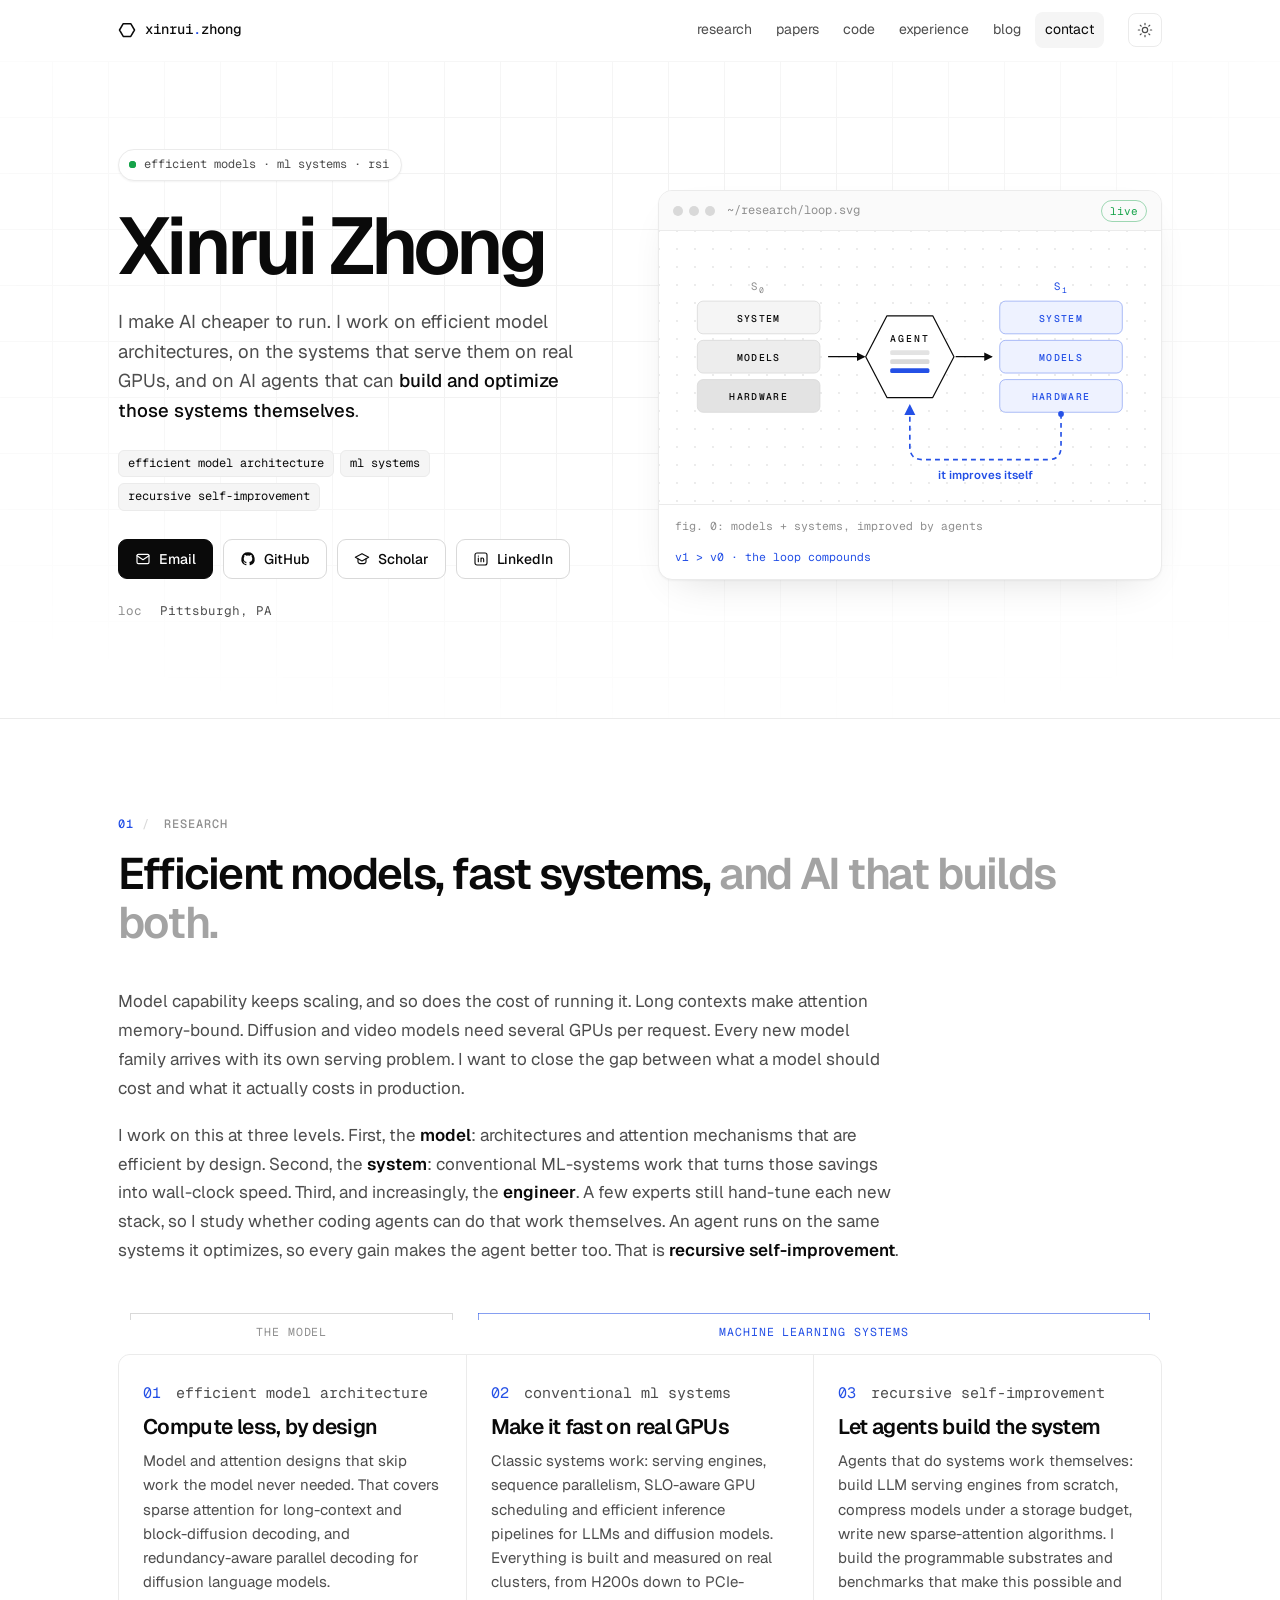
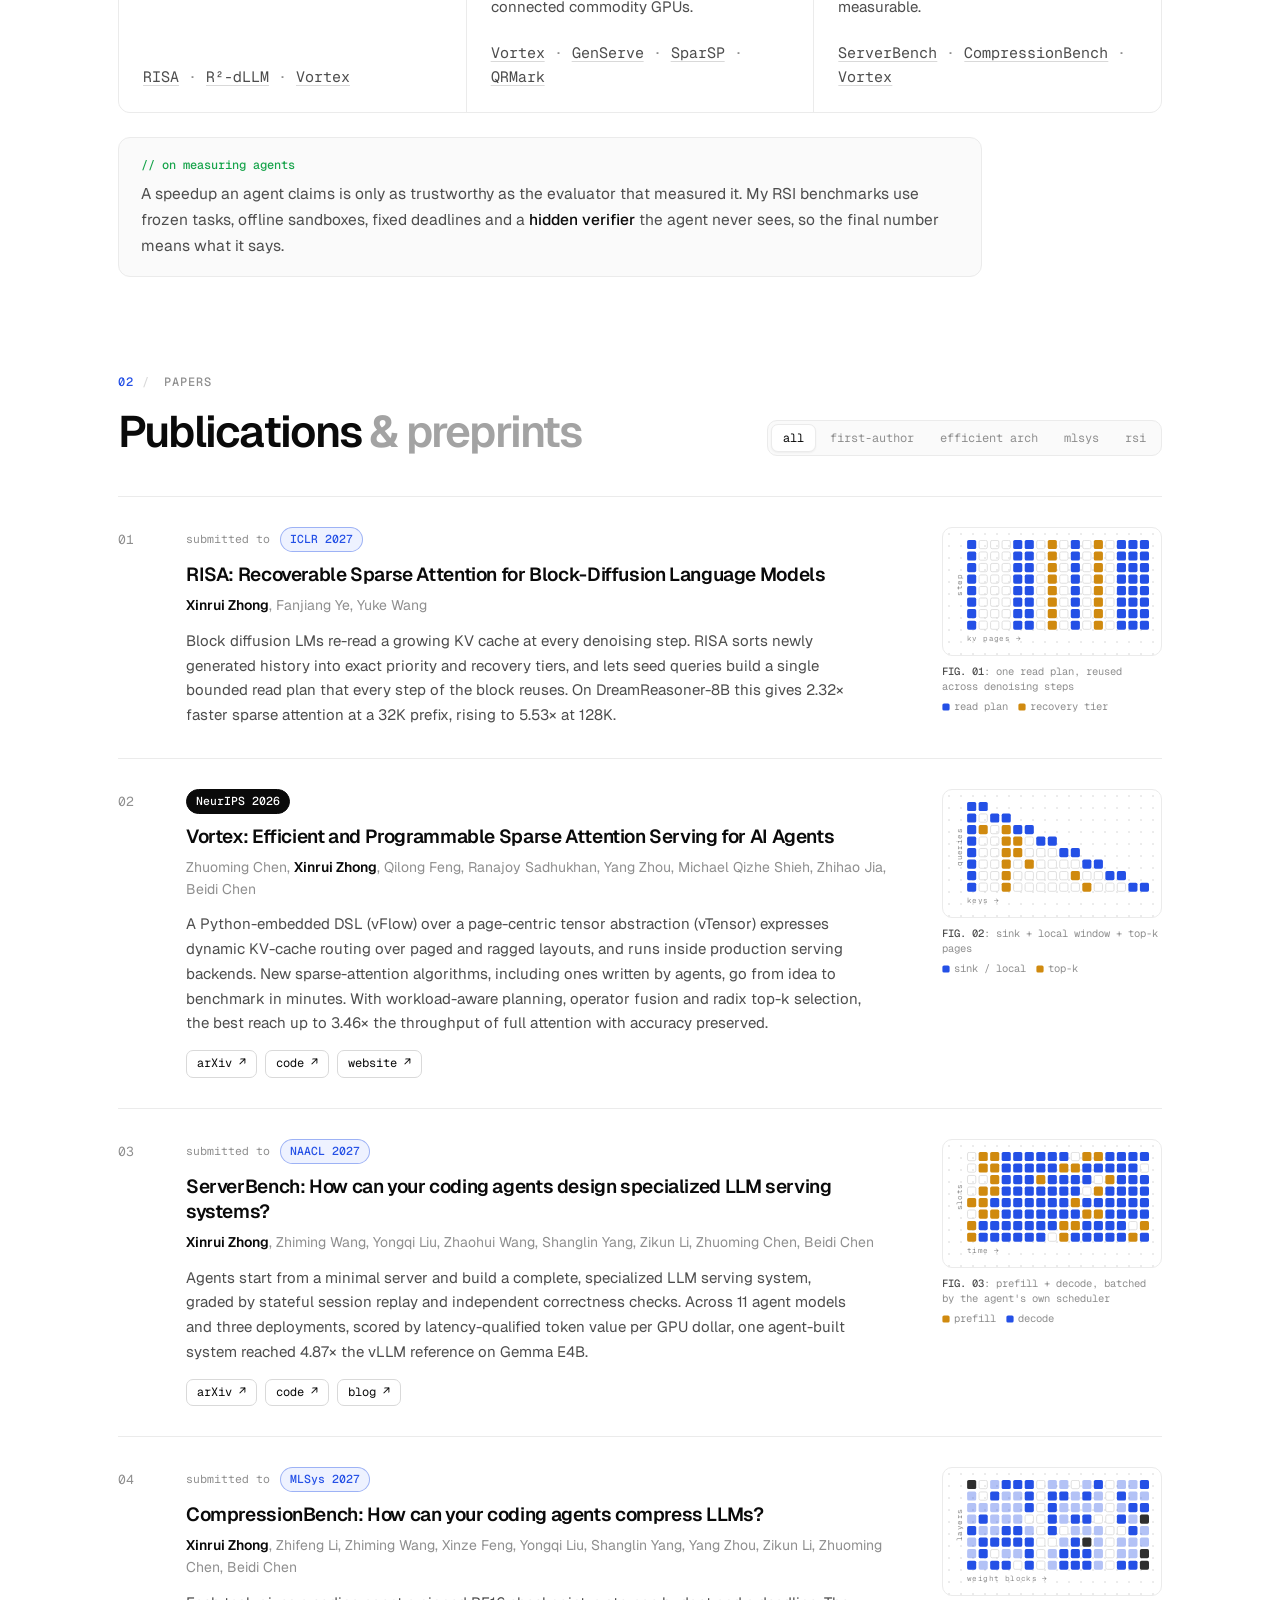
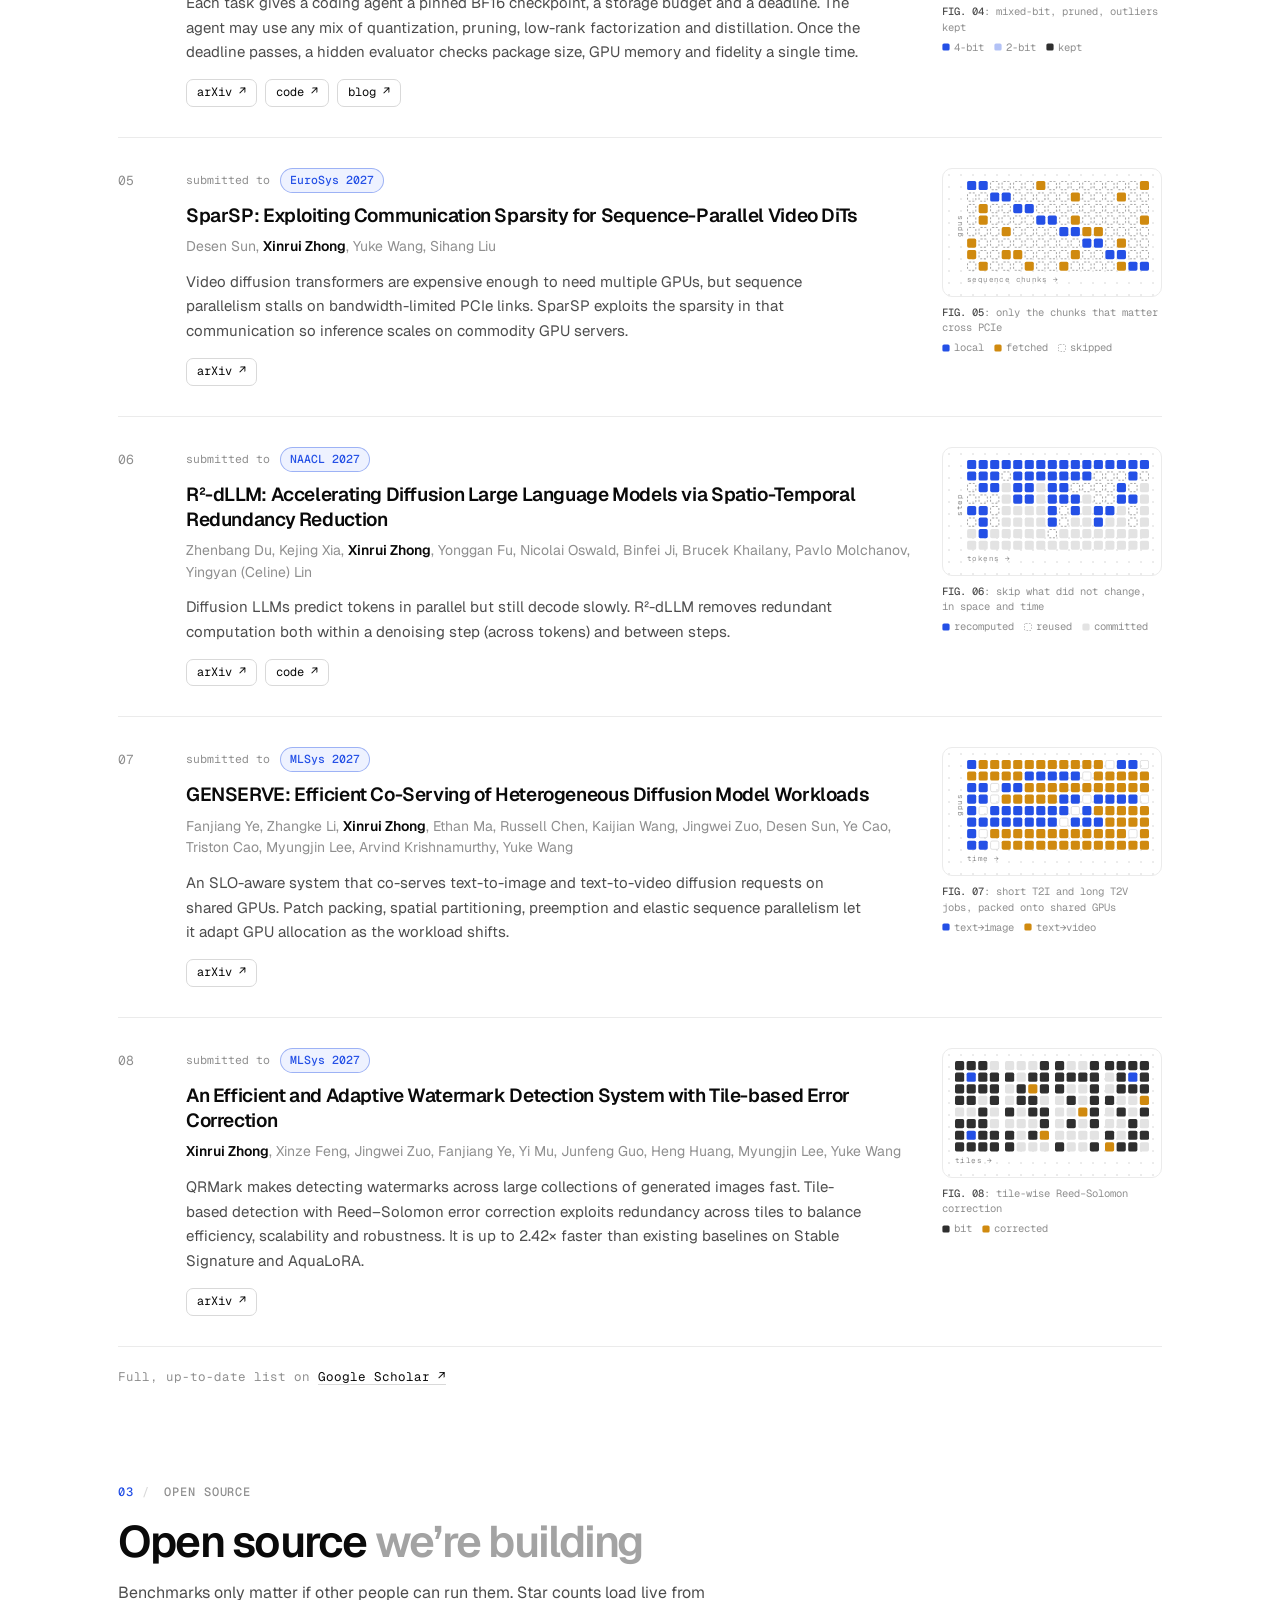
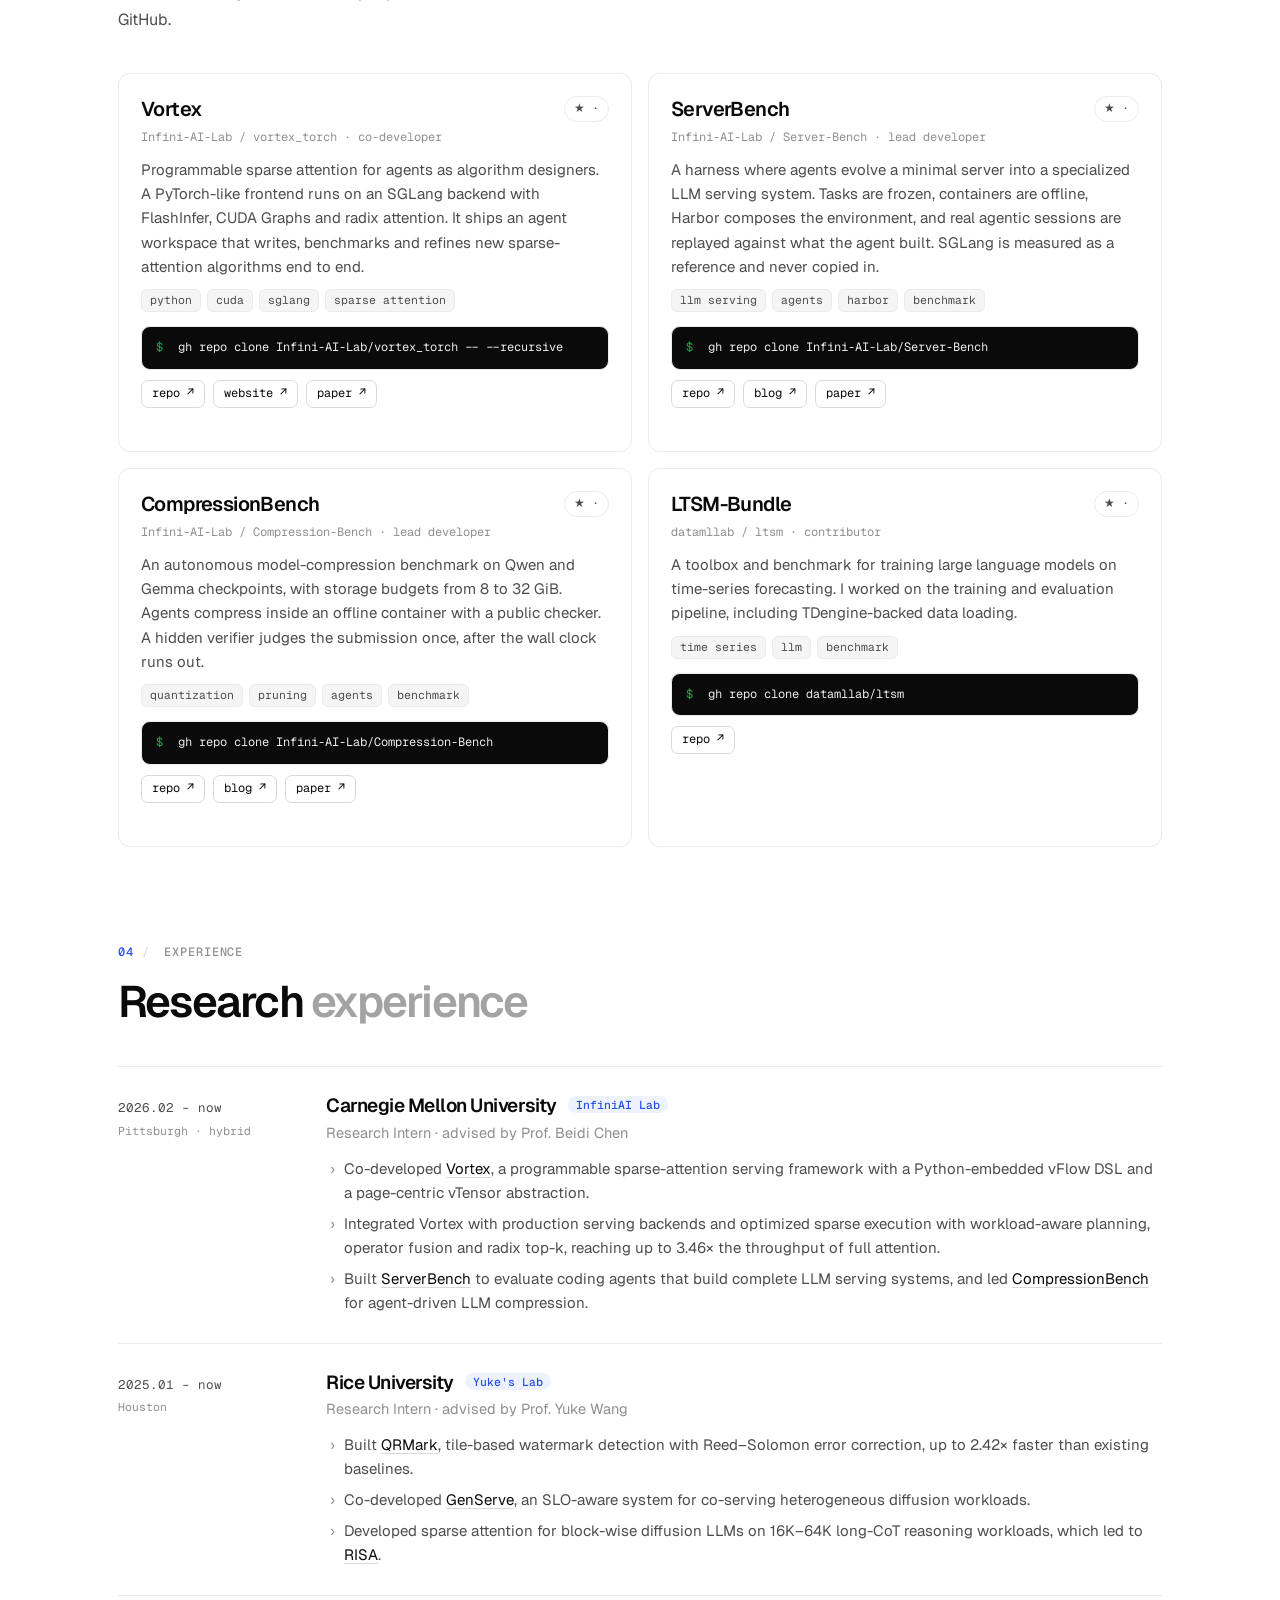
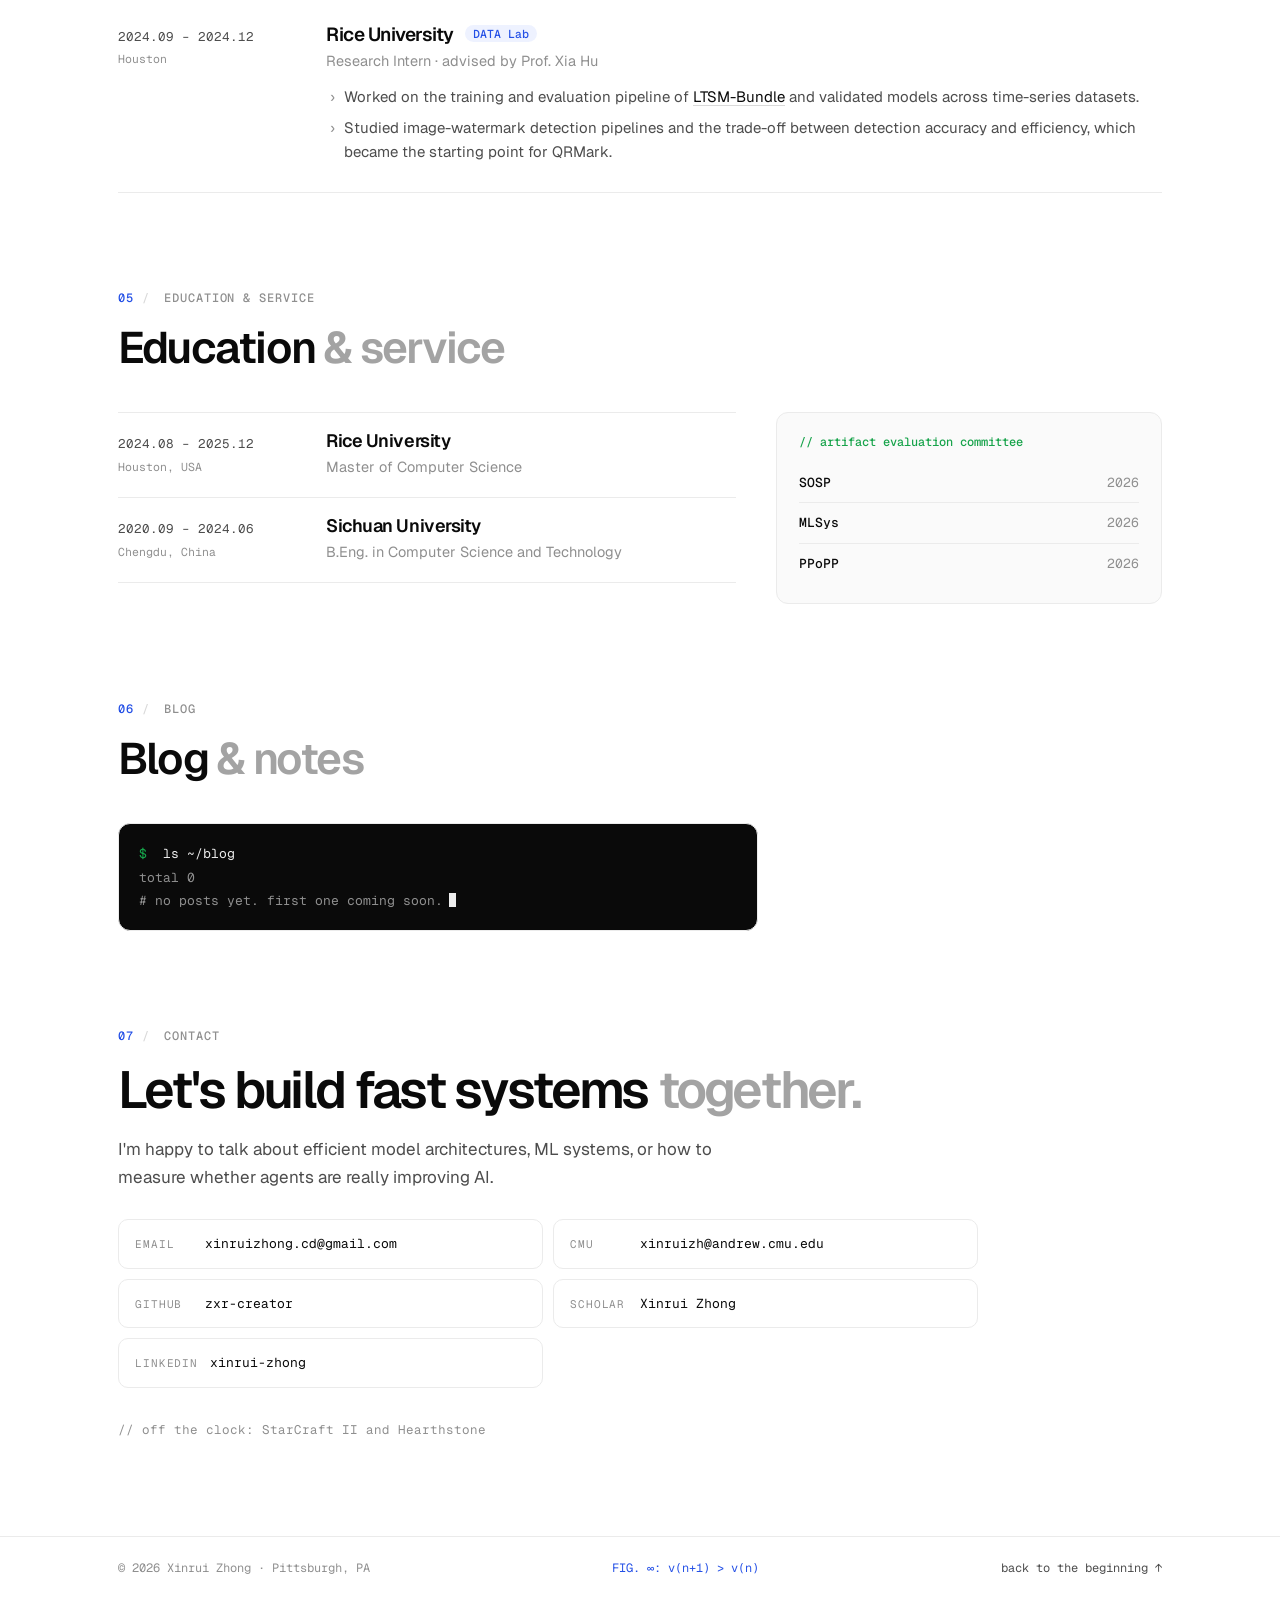
==== index.html @ 5c2dce3d "Link public ServerBench/CompressionBench repos and blogs; add Blog section - Papers and open-source " ====
<!doctype html>
<html lang="en">
<head>
  <meta charset="utf-8" />
  <meta name="viewport" content="width=device-width, initial-scale=1" />
  <title>Xinrui Zhong</title>
  <meta name="description" content="Xinrui Zhong works on efficient model architectures, machine learning systems, and recursive self-improvement: sparse attention, LLM and diffusion serving, and benchmarks for AI agents that build ML systems." />
  <meta name="author" content="Xinrui Zhong" />
  <meta property="og:title" content="Xinrui Zhong" />
  <meta property="og:description" content="Efficient model architecture · ML systems · recursive self-improvement." />
  <meta property="og:type" content="website" />
  <meta property="og:url" content="https://zxr-creator.github.io/" />
  <meta name="theme-color" content="#ffffff" media="(prefers-color-scheme: light)" />
  <meta name="theme-color" content="#000000" media="(prefers-color-scheme: dark)" />
  <link rel="icon" href="assets/favicon.svg" type="image/svg+xml" />
  <link rel="canonical" href="https://zxr-creator.github.io/" />

  <script>
    // Apply a saved theme before first paint so there is no flash.
    (function () {
      var t = null;
      try { t = localStorage.getItem("theme"); } catch (e) {}
      if (t === "light" || t === "dark") document.documentElement.setAttribute("data-theme", t);
    })();
  </script>

  <link rel="preconnect" href="https://fonts.googleapis.com" />
  <link rel="preconnect" href="https://fonts.gstatic.com" crossorigin />
  <link href="https://fonts.googleapis.com/css2?family=Geist:wght@300..700&family=Geist+Mono:wght@400..600&display=swap" rel="stylesheet" />
  <link rel="stylesheet" href="assets/css/style.css" />
</head>

<body>
  <a class="skip" href="#research">Skip to content</a>

  <!-- ─────────────────────────── nav ─────────────────────────── -->
  <header class="nav" id="top">
    <div class="wrap nav__inner">
      <a class="brand" href="#top" aria-label="Back to top">
        <svg class="brand__mark" viewBox="0 0 24 24" aria-hidden="true"><path d="M7 3.5h10L22 12l-5 8.5H7L2 12z" /></svg>
        <span>xinrui<span class="brand__dot">.</span>zhong</span>
      </a>
      <nav class="nav__links" aria-label="Sections">
        <a href="#research">research</a>
        <a href="#papers">papers</a>
        <a href="#code">code</a>
        <a href="#experience">experience</a>
        <a href="#blog">blog</a>
        <a href="#contact">contact</a>
      </nav>
      <button class="theme" id="theme-toggle" type="button" aria-label="Toggle dark mode" title="Toggle theme (t)">
        <svg class="theme__sun" viewBox="0 0 24 24" aria-hidden="true"><circle cx="12" cy="12" r="4" /><path d="M12 2v2M12 20v2M4.9 4.9l1.4 1.4M17.7 17.7l1.4 1.4M2 12h2M20 12h2M4.9 19.1l1.4-1.4M17.7 6.3l1.4-1.4" /></svg>
        <svg class="theme__moon" viewBox="0 0 24 24" aria-hidden="true"><path d="M20 14.5A8 8 0 0 1 9.5 4a8 8 0 1 0 10.5 10.5z" /></svg>
      </button>
    </div>
  </header>

  <main>
    <!-- ─────────────────────────── hero ─────────────────────────── -->
    <section class="hero-band" aria-labelledby="name">
      <div class="hero wrap">
        <div class="hero__text">
          <p class="status"><span class="status__dot" aria-hidden="true"></span>efficient models · ml systems · rsi</p>
          <h1 id="name">Xinrui Zhong</h1>
          <p class="lede">
            I make AI cheaper to run. I work on efficient model architectures, on the systems that serve
            them on real GPUs, and on AI agents that can <em>build and optimize those systems themselves</em>.
          </p>
          <ul class="focus" aria-label="Research interests">
            <li>efficient model architecture</li>
            <li>ml systems</li>
            <li>recursive self-improvement</li>
          </ul>
          <div class="cta">
            <a class="btn btn--primary js-mail" data-u="xinruizhong.cd" data-d="gmail.com" href="#contact">
              <svg viewBox="0 0 24 24" aria-hidden="true"><rect x="3" y="5" width="18" height="14" rx="2" /><path d="m3 7 9 6 9-6" /></svg>Email
            </a>
            <a class="btn" href="https://github.com/zxr-creator">
              <svg viewBox="0 0 24 24" aria-hidden="true" class="fill"><path d="M12 2a10 10 0 0 0-3.16 19.49c.5.09.68-.22.68-.48v-1.7c-2.78.6-3.37-1.34-3.37-1.34-.45-1.16-1.11-1.47-1.11-1.47-.91-.62.07-.6.07-.6 1 .07 1.53 1.03 1.53 1.03.9 1.52 2.34 1.08 2.91.83.09-.65.35-1.09.63-1.34-2.22-.25-4.55-1.11-4.55-4.94 0-1.09.39-1.98 1.03-2.68-.1-.25-.45-1.27.1-2.64 0 0 .84-.27 2.75 1.02a9.58 9.58 0 0 1 5 0c1.91-1.29 2.75-1.02 2.75-1.02.55 1.37.2 2.39.1 2.64.64.7 1.03 1.59 1.03 2.68 0 3.84-2.34 4.68-4.57 4.93.36.31.68.92.68 1.85v2.74c0 .27.18.58.69.48A10 10 0 0 0 12 2z" /></svg>GitHub
            </a>
            <a class="btn" href="https://scholar.google.com/citations?user=-AMCkEIAAAAJ&amp;hl=en">
              <svg viewBox="0 0 24 24" aria-hidden="true"><path d="M2 9.5 12 4l10 5.5L12 15z" /><path d="M6 11.8V16c0 1.7 2.7 3 6 3s6-1.3 6-3v-4.2" /></svg>Scholar
            </a>
            <a class="btn" href="https://www.linkedin.com/in/xinrui-zhong/">
              <svg viewBox="0 0 24 24" aria-hidden="true"><rect x="3" y="3" width="18" height="18" rx="3" /><path d="M8 10.5V16M8 7.6v.01M12 16v-3.2c0-1.4.9-2.3 2.1-2.3s1.9.9 1.9 2.3V16M12 10.5V16" /></svg>LinkedIn
            </a>
          </div>
          <p class="hero__loc"><span>loc</span> Pittsburgh, PA</p>
        </div>

        <figure class="window" aria-label="Diagram: an agent improves the system stack it runs on, and the improved stack becomes the next agent">
          <div class="window__bar">
            <span class="window__dots" aria-hidden="true"><i></i><i></i><i></i></span>
            <span class="window__title">~/research/loop.svg</span>
            <span class="window__tag">live</span>
          </div>
          <div class="window__body">
            <svg class="loop" viewBox="0 0 560 290" role="img" aria-labelledby="loop-title">
              <title id="loop-title">The self-improvement loop: the system stack S0 feeds an agent, the agent produces an improved stack S1, and S1 becomes the next agent.</title>
              <defs>
                <marker id="arrow" viewBox="0 0 10 10" refX="8.5" refY="5" markerWidth="7" markerHeight="7" orient="auto-start-reverse">
                  <path d="M0 0L10 5L0 10z" class="loop__head" />
                </marker>
                <marker id="arrow-acc" viewBox="0 0 10 10" refX="8.5" refY="5" markerWidth="7" markerHeight="7" orient="auto-start-reverse">
                  <path d="M0 0L10 5L0 10z" class="loop__head--acc" />
                </marker>
              </defs>

              <text class="loop__label" x="95" y="40" text-anchor="middle">S<tspan class="loop__sub" dy="4" id="v-left">0</tspan></text>
              <g class="stack">
                <rect x="20" y="54" width="150" height="40" rx="7" class="tier tier--1" />
                <text x="95" y="79" text-anchor="middle" class="tier__t">SYSTEM</text>
                <rect x="20" y="102" width="150" height="40" rx="7" class="tier tier--2" />
                <text x="95" y="127" text-anchor="middle" class="tier__t">MODELS</text>
                <rect x="20" y="150" width="150" height="40" rx="7" class="tier tier--3" />
                <text x="95" y="175" text-anchor="middle" class="tier__t">HARDWARE</text>
              </g>

              <line x1="180" y1="122" x2="224" y2="122" class="loop__edge" marker-end="url(#arrow)" />
              <line x1="336" y1="122" x2="380" y2="122" class="loop__edge" marker-end="url(#arrow)" />

              <g class="agent">
                <path d="M252 72h56l26 50-26 50h-56l-26-50z" class="agent__hex" />
                <text x="280" y="104" text-anchor="middle" class="agent__t">AGENT</text>
                <rect x="256" y="114" width="48" height="6" rx="2" class="agent__bar" />
                <rect x="256" y="125" width="48" height="6" rx="2" class="agent__bar agent__bar--b" />
                <rect x="256" y="136" width="48" height="6" rx="2" class="agent__bar agent__bar--c" />
              </g>

              <text class="loop__label loop__label--acc" x="465" y="40" text-anchor="middle">S<tspan class="loop__sub" dy="4" id="v-right">1</tspan></text>
              <g class="stack stack--acc">
                <rect x="390" y="54" width="150" height="40" rx="7" class="tier tier--1" />
                <text x="465" y="79" text-anchor="middle" class="tier__t">SYSTEM</text>
                <rect x="390" y="102" width="150" height="40" rx="7" class="tier tier--2" />
                <text x="465" y="127" text-anchor="middle" class="tier__t">MODELS</text>
                <rect x="390" y="150" width="150" height="40" rx="7" class="tier tier--3" />
                <text x="465" y="175" text-anchor="middle" class="tier__t">HARDWARE</text>
              </g>

              <path d="M465 192v40q0 16-16 16H296q-16 0-16-16v-50" class="loop__back" marker-end="url(#arrow-acc)" />
              <circle cx="465" cy="192" r="3.5" class="loop__dot" />
              <text x="372" y="272" text-anchor="middle" class="loop__note">it improves itself</text>
            </svg>
          </div>
          <figcaption class="figcap">
            <span>fig. 0: models + systems, improved by agents</span>
            <span class="figcap__acc"><span id="v-cap">v1 &gt; v0</span> · the loop compounds</span>
          </figcaption>
        </figure>
      </div>
    </section>

    <!-- ─────────────────────────── research ─────────────────────────── -->
    <section class="section wrap" id="research" aria-labelledby="research-h">
      <header class="section__head">
        <p class="kicker"><span class="num">01</span> research</p>
        <h2 id="research-h">Efficient models, fast systems, <span class="dim">and AI that builds both.</span></h2>
      </header>

      <div class="prose">
        <p>
          Model capability keeps scaling, and so does the cost of running it. Long contexts make attention
          memory-bound. Diffusion and video models need several GPUs per request. Every new model family
          arrives with its own serving problem. I want to close the gap between what a model should cost
          and what it actually costs in production.
        </p>
        <p>
          I work on this at three levels. First, the <strong>model</strong>: architectures and attention
          mechanisms that are efficient by design. Second, the <strong>system</strong>: conventional
          ML-systems work that turns those savings into wall-clock speed. Third, and increasingly, the
          <strong>engineer</strong>. A few experts still hand-tune each new stack, so I study whether coding
          agents can do that work themselves. An agent runs on the same systems it optimizes, so every gain
          makes the agent better too. That is <strong>recursive self-improvement</strong>.
        </p>
      </div>

      <div class="areas">
        <div class="areas__groups" aria-hidden="true">
          <span class="areas__group areas__group--a">the model</span>
          <span class="areas__group areas__group--b">machine learning systems</span>
        </div>
        <ol class="pillars">
          <li class="pillar">
            <p class="pillar__idx"><span>01</span> efficient model architecture</p>
            <h3>Compute less, by design</h3>
            <p>
              Model and attention designs that skip work the model never needed. That covers sparse
              attention for long-context and block-diffusion decoding, and redundancy-aware parallel
              decoding for diffusion language models.
            </p>
            <p class="pillar__refs"><a href="#p-risa">RISA</a> · <a href="#p-r2dllm">R²-dLLM</a> · <a href="#p-vortex">Vortex</a></p>
          </li>
          <li class="pillar">
            <p class="pillar__idx"><span>02</span> conventional ml systems</p>
            <h3>Make it fast on real GPUs</h3>
            <p>
              Classic systems work: serving engines, sequence parallelism, SLO-aware GPU scheduling and
              efficient inference pipelines for LLMs and diffusion models. Everything is built and measured on
              real clusters, from H200s down to PCIe-connected commodity GPUs.
            </p>
            <p class="pillar__refs"><a href="#p-vortex">Vortex</a> · <a href="#p-genserve">GenServe</a> · <a href="#p-sparsp">SparSP</a> · <a href="#p-qrmark">QRMark</a></p>
          </li>
          <li class="pillar">
            <p class="pillar__idx"><span>03</span> recursive self-improvement</p>
            <h3>Let agents build the system</h3>
            <p>
              Agents that do systems work themselves: build LLM serving engines from scratch, compress models
              under a storage budget, write new sparse-attention algorithms. I build the programmable
              substrates and benchmarks that make this possible and measurable.
            </p>
            <p class="pillar__refs"><a href="#p-serverbench">ServerBench</a> · <a href="#p-compressionbench">CompressionBench</a> · <a href="#p-vortex">Vortex</a></p>
          </li>
        </ol>
      </div>

      <aside class="principle">
        <p class="kicker">// on measuring agents</p>
        <p>
          A speedup an agent claims is only as trustworthy as the evaluator that measured it. My RSI
          benchmarks use frozen tasks, offline sandboxes, fixed deadlines and a <em>hidden verifier</em>
          the agent never sees, so the final number means what it says.
        </p>
      </aside>
    </section>

    <!-- ─────────────────────────── papers ─────────────────────────── -->
    <section class="section wrap" id="papers" aria-labelledby="papers-h">
      <header class="section__head section__head--row">
        <div>
          <p class="kicker"><span class="num">02</span> papers</p>
          <h2 id="papers-h">Publications <span class="dim">&amp; preprints</span></h2>
        </div>
        <div class="filters" role="group" aria-label="Filter papers">
          <button type="button" class="chip" data-filter="all" aria-pressed="true">all</button>
          <button type="button" class="chip" data-filter="first" aria-pressed="false">first-author</button>
          <button type="button" class="chip" data-filter="arch" aria-pressed="false">efficient arch</button>
          <button type="button" class="chip" data-filter="sys" aria-pressed="false">mlsys</button>
          <button type="button" class="chip" data-filter="rsi" aria-pressed="false">rsi</button>
        </div>
      </header>

      <ol class="pubs" id="pubs">
        <!-- RISA -->
        <li class="pub" id="p-risa" data-tags="first arch sys">
          <div class="pub__body">
            <p class="pub__venue"><span class="pub__status">submitted to</span><span class="badge badge--review">ICLR 2027</span></p>
            <h3 class="pub__title">RISA: Recoverable Sparse Attention for Block-Diffusion Language Models</h3>
            <p class="pub__authors"><b>Xinrui Zhong</b>, Fanjiang Ye, Yuke Wang</p>
            <p class="pub__tldr">
              Block diffusion LMs re-read a growing KV cache at every denoising step. RISA sorts newly
              generated history into exact priority and recovery tiers, and lets seed queries build a
              single bounded read plan that every step of the block reuses. On DreamReasoner-8B this gives
              2.32× faster sparse attention at a 32K prefix, rising to 5.53× at 128K.
            </p>
          </div>
          <figure class="plate" data-glyph="risa" data-cap="one read plan, reused across denoising steps"></figure>
        </li>

        <!-- Vortex -->
        <li class="pub" id="p-vortex" data-tags="arch sys rsi">
          <div class="pub__body">
            <p class="pub__venue"><span class="badge badge--accept">NeurIPS 2026</span></p>
            <h3 class="pub__title">Vortex: Efficient and Programmable Sparse Attention Serving for AI Agents</h3>
            <p class="pub__authors">Zhuoming Chen, <b>Xinrui Zhong</b>, Qilong Feng, Ranajoy Sadhukhan, Yang Zhou, Michael Qizhe Shieh, Zhihao Jia, Beidi Chen</p>
            <p class="pub__tldr">
              A Python-embedded DSL (vFlow) over a page-centric tensor abstraction (vTensor) expresses
              dynamic KV-cache routing over paged and ragged layouts, and runs inside production serving
              backends. New sparse-attention algorithms, including ones written by agents, go from idea to
              benchmark in minutes. With workload-aware planning, operator fusion and radix top-k
              selection, the best reach up to 3.46× the throughput of full attention with accuracy preserved.
            </p>
            <p class="pub__links">
              <a href="https://arxiv.org/abs/2606.06453">arXiv ↗</a>
              <a href="https://github.com/Infini-AI-Lab/vortex_torch">code ↗</a>
              <a href="https://infini-ai-lab.github.io/vortex_torch/">website ↗</a>
            </p>
          </div>
          <figure class="plate" data-glyph="vortex" data-cap="sink + local window + top-k pages"></figure>
        </li>

        <!-- ServerBench -->
        <li class="pub" id="p-serverbench" data-tags="first sys rsi">
          <div class="pub__body">
            <p class="pub__venue"><span class="pub__status">submitted to</span><span class="badge badge--review">NAACL 2027</span></p>
            <h3 class="pub__title">ServerBench: How can your coding agents design specialized LLM serving systems?</h3>
            <p class="pub__authors"><b>Xinrui Zhong</b>, Zhiming Wang, Yongqi Liu, Zhaohui Wang, Shanglin Yang, Zikun Li, Zhuoming Chen, Beidi Chen</p>
            <p class="pub__tldr">
              Agents start from a minimal server and build a complete, specialized LLM serving system,
              graded by stateful session replay and independent correctness checks. Across 11 agent models
              and three deployments, scored by latency-qualified token value per GPU dollar, one
              agent-built system reached 4.87× the vLLM reference on Gemma E4B.
            </p>
            <p class="pub__links">
              <a href="https://arxiv.org/abs/2611.06841">arXiv ↗</a>
              <a href="https://github.com/Infini-AI-Lab/Server-Bench">code ↗</a>
              <a href="https://infini-ai-lab.github.io/Server-Bench/">blog ↗</a>
            </p>
          </div>
          <figure class="plate" data-glyph="serverbench" data-cap="prefill + decode, batched by the agent's own scheduler"></figure>
        </li>

        <!-- CompressionBench -->
        <li class="pub" id="p-compressionbench" data-tags="first rsi">
          <div class="pub__body">
            <p class="pub__venue"><span class="pub__status">submitted to</span><span class="badge badge--review">MLSys 2027</span></p>
            <h3 class="pub__title">CompressionBench: How can your coding agents compress LLMs?</h3>
            <p class="pub__authors"><b>Xinrui Zhong</b>, Zhifeng Li, Zhiming Wang, Xinze Feng, Yongqi Liu, Shanglin Yang, Yang Zhou, Zikun Li, Zhuoming Chen, Beidi Chen</p>
            <p class="pub__tldr">
              Each task gives a coding agent a pinned BF16 checkpoint, a storage budget and a deadline. The
              agent may use any mix of quantization, pruning, low-rank factorization and distillation. Once
              the deadline passes, a hidden evaluator checks package size, GPU memory and fidelity a single
              time.
            </p>
            <p class="pub__links">
              <a href="https://arxiv.org/abs/2611.06858">arXiv ↗</a>
              <a href="https://github.com/Infini-AI-Lab/Compression-Bench">code ↗</a>
              <a href="https://infini-ai-lab.github.io/Compression-Bench/">blog ↗</a>
            </p>
          </div>
          <figure class="plate" data-glyph="compressionbench" data-cap="mixed-bit, pruned, outliers kept"></figure>
        </li>

        <!-- SparSP -->
        <li class="pub" id="p-sparsp" data-tags="sys">
          <div class="pub__body">
            <p class="pub__venue"><span class="pub__status">submitted to</span><span class="badge badge--review">EuroSys 2027</span></p>
            <h3 class="pub__title">SparSP: Exploiting Communication Sparsity for Sequence-Parallel Video DiTs</h3>
            <p class="pub__authors">Desen Sun, <b>Xinrui Zhong</b>, Yuke Wang, Sihang Liu</p>
            <p class="pub__tldr">
              Video diffusion transformers are expensive enough to need multiple GPUs, but sequence
              parallelism stalls on bandwidth-limited PCIe links. SparSP exploits the sparsity in that
              communication so inference scales on commodity GPU servers.
            </p>
            <p class="pub__links">
              <a href="https://arxiv.org/abs/2609.32197">arXiv ↗</a>
            </p>
          </div>
          <figure class="plate" data-glyph="sparsp" data-cap="only the chunks that matter cross PCIe"></figure>
        </li>

        <!-- R2-dLLM -->
        <li class="pub" id="p-r2dllm" data-tags="arch">
          <div class="pub__body">
            <p class="pub__venue"><span class="pub__status">submitted to</span><span class="badge badge--review">NAACL 2027</span></p>
            <h3 class="pub__title">R²-dLLM: Accelerating Diffusion Large Language Models via Spatio-Temporal Redundancy Reduction</h3>
            <p class="pub__authors">Zhenbang Du, Kejing Xia, <b>Xinrui Zhong</b>, Yonggan Fu, Nicolai Oswald, Binfei Ji, Brucek Khailany, Pavlo Molchanov, Yingyan (Celine) Lin</p>
            <p class="pub__tldr">
              Diffusion LLMs predict tokens in parallel but still decode slowly. R²-dLLM removes redundant
              computation both within a denoising step (across tokens) and between steps.
            </p>
            <p class="pub__links">
              <a href="https://arxiv.org/abs/2604.18995">arXiv ↗</a>
              <a href="https://github.com/GATECH-EIC/R2-dLLM">code ↗</a>
            </p>
          </div>
          <figure class="plate" data-glyph="r2dllm" data-cap="skip what did not change, in space and time"></figure>
        </li>

        <!-- GenServe -->
        <li class="pub" id="p-genserve" data-tags="sys">
          <div class="pub__body">
            <p class="pub__venue"><span class="pub__status">submitted to</span><span class="badge badge--review">MLSys 2027</span></p>
            <h3 class="pub__title">GENSERVE: Efficient Co-Serving of Heterogeneous Diffusion Model Workloads</h3>
            <p class="pub__authors">Fanjiang Ye, Zhangke Li, <b>Xinrui Zhong</b>, Ethan Ma, Russell Chen, Kaijian Wang, Jingwei Zuo, Desen Sun, Ye Cao, Triston Cao, Myungjin Lee, Arvind Krishnamurthy, Yuke Wang</p>
            <p class="pub__tldr">
              An SLO-aware system that co-serves text-to-image and text-to-video diffusion requests on shared
              GPUs. Patch packing, spatial partitioning, preemption and elastic sequence parallelism let it
              adapt GPU allocation as the workload shifts.
            </p>
            <p class="pub__links">
              <a href="https://arxiv.org/abs/2604.04335">arXiv ↗</a>
            </p>
          </div>
          <figure class="plate" data-glyph="genserve" data-cap="short T2I and long T2V jobs, packed onto shared GPUs"></figure>
        </li>

        <!-- QRMark -->
        <li class="pub" id="p-qrmark" data-tags="first sys">
          <div class="pub__body">
            <p class="pub__venue"><span class="pub__status">submitted to</span><span class="badge badge--review">MLSys 2027</span></p>
            <h3 class="pub__title">An Efficient and Adaptive Watermark Detection System with Tile-based Error Correction</h3>
            <p class="pub__authors"><b>Xinrui Zhong</b>, Xinze Feng, Jingwei Zuo, Fanjiang Ye, Yi Mu, Junfeng Guo, Heng Huang, Myungjin Lee, Yuke Wang</p>
            <p class="pub__tldr">
              QRMark makes detecting watermarks across large collections of generated images fast. Tile-based
              detection with Reed–Solomon error correction exploits redundancy across tiles to balance
              efficiency, scalability and robustness. It is up to 2.42× faster than existing baselines on
              Stable Signature and AquaLoRA.
            </p>
            <p class="pub__links">
              <a href="https://arxiv.org/abs/2509.02447">arXiv ↗</a>
            </p>
          </div>
          <figure class="plate" data-glyph="qrmark" data-cap="tile-wise Reed–Solomon correction"></figure>
        </li>
      </ol>
      <p class="footnote">Full, up-to-date list on <a href="https://scholar.google.com/citations?user=-AMCkEIAAAAJ&amp;hl=en">Google Scholar ↗</a></p>
    </section>

    <!-- ─────────────────────────── open source ─────────────────────────── -->
    <section class="section wrap" id="code" aria-labelledby="code-h">
      <header class="section__head">
        <p class="kicker"><span class="num">03</span> open source</p>
        <h2 id="code-h">Open source <span class="dim">we&rsquo;re building</span></h2>
        <p class="section__sub">Benchmarks only matter if other people can run them. Star counts load live from GitHub.</p>
      </header>

      <div class="repos">
        <article class="repo" data-repo="Infini-AI-Lab/vortex_torch">
          <header class="repo__head">
            <h3><a href="https://github.com/Infini-AI-Lab/vortex_torch">Vortex</a></h3>
            <span class="repo__stars" title="GitHub stars">★ <span data-stars>·</span></span>
          </header>
          <p class="repo__path">Infini-AI-Lab / vortex_torch · co-developer</p>
          <p class="repo__desc">
            Programmable sparse attention for agents as algorithm designers. A PyTorch-like frontend runs on
            an SGLang backend with FlashInfer, CUDA Graphs and radix attention. It ships an agent workspace
            that writes, benchmarks and refines new sparse-attention algorithms end to end.
          </p>
          <ul class="tags"><li>python</li><li>cuda</li><li>sglang</li><li>sparse attention</li></ul>
          <pre class="repo__cmd"><span class="prompt">$</span> gh repo clone Infini-AI-Lab/vortex_torch -- --recursive</pre>
          <p class="repo__links"><a href="https://github.com/Infini-AI-Lab/vortex_torch">repo ↗</a><a href="https://infini-ai-lab.github.io/vortex_torch/">website ↗</a><a href="https://arxiv.org/abs/2606.06453">paper ↗</a></p>
          <p class="repo__meta" data-pushed></p>
        </article>

        <article class="repo" data-repo="Infini-AI-Lab/Server-Bench">
          <header class="repo__head">
            <h3><a href="https://github.com/Infini-AI-Lab/Server-Bench">ServerBench</a></h3>
            <span class="repo__stars" title="GitHub stars">★ <span data-stars>·</span></span>
          </header>
          <p class="repo__path">Infini-AI-Lab / Server-Bench · lead developer</p>
          <p class="repo__desc">
            A harness where agents evolve a minimal server into a specialized LLM serving system. Tasks are
            frozen, containers are offline, Harbor composes the environment, and real agentic sessions are
            replayed against what the agent built. SGLang is measured as a reference and never copied in.
          </p>
          <ul class="tags"><li>llm serving</li><li>agents</li><li>harbor</li><li>benchmark</li></ul>
          <pre class="repo__cmd"><span class="prompt">$</span> gh repo clone Infini-AI-Lab/Server-Bench</pre>
          <p class="repo__links"><a href="https://github.com/Infini-AI-Lab/Server-Bench">repo ↗</a><a href="https://infini-ai-lab.github.io/Server-Bench/">blog ↗</a><a href="https://arxiv.org/abs/2611.06841">paper ↗</a></p>
          <p class="repo__meta" data-pushed></p>
        </article>

        <article class="repo" data-repo="Infini-AI-Lab/Compression-Bench">
          <header class="repo__head">
            <h3><a href="https://github.com/Infini-AI-Lab/Compression-Bench">CompressionBench</a></h3>
            <span class="repo__stars" title="GitHub stars">★ <span data-stars>·</span></span>
          </header>
          <p class="repo__path">Infini-AI-Lab / Compression-Bench · lead developer</p>
          <p class="repo__desc">
            An autonomous model-compression benchmark on Qwen and Gemma checkpoints, with storage budgets from
            8 to 32 GiB. Agents compress inside an offline container with a public checker. A hidden verifier
            judges the submission once, after the wall clock runs out.
          </p>
          <ul class="tags"><li>quantization</li><li>pruning</li><li>agents</li><li>benchmark</li></ul>
          <pre class="repo__cmd"><span class="prompt">$</span> gh repo clone Infini-AI-Lab/Compression-Bench</pre>
          <p class="repo__links"><a href="https://github.com/Infini-AI-Lab/Compression-Bench">repo ↗</a><a href="https://infini-ai-lab.github.io/Compression-Bench/">blog ↗</a><a href="https://arxiv.org/abs/2611.06858">paper ↗</a></p>
          <p class="repo__meta" data-pushed></p>
        </article>

        <article class="repo" data-repo="datamllab/ltsm">
          <header class="repo__head">
            <h3><a href="https://github.com/datamllab/ltsm">LTSM-Bundle</a></h3>
            <span class="repo__stars" title="GitHub stars">★ <span data-stars>·</span></span>
          </header>
          <p class="repo__path">datamllab / ltsm · contributor</p>
          <p class="repo__desc">
            A toolbox and benchmark for training large language models on time-series forecasting. I worked
            on the training and evaluation pipeline, including TDengine-backed data loading.
          </p>
          <ul class="tags"><li>time series</li><li>llm</li><li>benchmark</li></ul>
          <pre class="repo__cmd"><span class="prompt">$</span> gh repo clone datamllab/ltsm</pre>
          <p class="repo__links"><a href="https://github.com/datamllab/ltsm">repo ↗</a></p>
          <p class="repo__meta" data-pushed></p>
        </article>
      </div>
    </section>

    <!-- ─────────────────────────── experience ─────────────────────────── -->
    <section class="section wrap" id="experience" aria-labelledby="exp-h">
      <header class="section__head">
        <p class="kicker"><span class="num">04</span> experience</p>
        <h2 id="exp-h">Research <span class="dim">experience</span></h2>
      </header>

      <ol class="timeline">
        <li class="tl">
          <div class="tl__when"><time>2026.02 – now</time><span>Pittsburgh · hybrid</span></div>
          <div class="tl__what">
            <h3>Carnegie Mellon University <span class="tl__lab">InfiniAI Lab</span></h3>
            <p class="tl__role">Research Intern · advised by Prof. Beidi Chen</p>
            <ul>
              <li>Co-developed <a href="#p-vortex">Vortex</a>, a programmable sparse-attention serving framework with a Python-embedded vFlow DSL and a page-centric vTensor abstraction.</li>
              <li>Integrated Vortex with production serving backends and optimized sparse execution with workload-aware planning, operator fusion and radix top-k, reaching up to 3.46× the throughput of full attention.</li>
              <li>Built <a href="#p-serverbench">ServerBench</a> to evaluate coding agents that build complete LLM serving systems, and led <a href="#p-compressionbench">CompressionBench</a> for agent-driven LLM compression.</li>
            </ul>
          </div>
        </li>
        <li class="tl">
          <div class="tl__when"><time>2025.01 – now</time><span>Houston</span></div>
          <div class="tl__what">
            <h3>Rice University <span class="tl__lab">Yuke's Lab</span></h3>
            <p class="tl__role">Research Intern · advised by Prof. Yuke Wang</p>
            <ul>
              <li>Built <a href="#p-qrmark">QRMark</a>, tile-based watermark detection with Reed–Solomon error correction, up to 2.42× faster than existing baselines.</li>
              <li>Co-developed <a href="#p-genserve">GenServe</a>, an SLO-aware system for co-serving heterogeneous diffusion workloads.</li>
              <li>Developed sparse attention for block-wise diffusion LLMs on 16K–64K long-CoT reasoning workloads, which led to <a href="#p-risa">RISA</a>.</li>
            </ul>
          </div>
        </li>
        <li class="tl">
          <div class="tl__when"><time>2024.09 – 2024.12</time><span>Houston</span></div>
          <div class="tl__what">
            <h3>Rice University <span class="tl__lab">DATA Lab</span></h3>
            <p class="tl__role">Research Intern · advised by Prof. Xia Hu</p>
            <ul>
              <li>Worked on the training and evaluation pipeline of <a href="https://github.com/datamllab/ltsm">LTSM-Bundle</a> and validated models across time-series datasets.</li>
              <li>Studied image-watermark detection pipelines and the trade-off between detection accuracy and efficiency, which became the starting point for QRMark.</li>
            </ul>
          </div>
        </li>
      </ol>
    </section>

    <!-- ─────────────────────────── education & service ─────────────────────────── -->
    <section class="section wrap" id="education" aria-labelledby="edu-h">
      <header class="section__head">
        <p class="kicker"><span class="num">05</span> education &amp; service</p>
        <h2 id="edu-h">Education <span class="dim">&amp; service</span></h2>
      </header>
      <div class="edu">
        <ol class="edu__list">
          <li>
            <div class="tl__when"><time>2024.08 – 2025.12</time><span>Houston, USA</span></div>
            <div><h3>Rice University</h3><p class="tl__role">Master of Computer Science</p></div>
          </li>
          <li>
            <div class="tl__when"><time>2020.09 – 2024.06</time><span>Chengdu, China</span></div>
            <div><h3>Sichuan University</h3><p class="tl__role">B.Eng. in Computer Science and Technology</p></div>
          </li>
        </ol>
        <div class="service">
          <p class="kicker">// artifact evaluation committee</p>
          <ul class="service__list">
            <li><span>SOSP</span> 2026</li>
            <li><span>MLSys</span> 2026</li>
            <li><span>PPoPP</span> 2026</li>
          </ul>
        </div>
      </div>
    </section>

    <!-- ─────────────────────────── blog ─────────────────────────── -->
    <section class="section wrap" id="blog" aria-labelledby="blog-h">
      <header class="section__head">
        <p class="kicker"><span class="num">06</span> blog</p>
        <h2 id="blog-h">Blog <span class="dim">&amp; notes</span></h2>
      </header>
      <div class="empty" role="note">
        <p><span class="prompt">$</span> ls ~/blog</p>
        <p class="empty__out">total 0</p>
        <p class="empty__out"># no posts yet. first one coming soon.</p>
      </div>
    </section>

    <!-- ─────────────────────────── contact ─────────────────────────── -->
    <section class="section wrap contact" id="contact" aria-labelledby="contact-h">
      <p class="kicker"><span class="num">07</span> contact</p>
      <h2 id="contact-h">Let's build fast systems <span class="dim">together.</span></h2>
      <p class="contact__lede">
        I'm happy to talk about efficient model architectures, ML systems, or how to measure whether
        agents are really improving AI.
      </p>
      <ul class="contact__links">
        <li><a class="js-mail" data-show data-u="xinruizhong.cd" data-d="gmail.com" href="#contact"><span class="contact__k">email</span><span class="contact__v">xinruizhong.cd [at] gmail [dot] com</span></a></li>
        <li><a class="js-mail" data-show data-u="xinruizh" data-d="andrew.cmu.edu" href="#contact"><span class="contact__k">cmu</span><span class="contact__v">xinruizh [at] andrew [dot] cmu [dot] edu</span></a></li>
        <li><a href="https://github.com/zxr-creator"><span class="contact__k">github</span><span class="contact__v">zxr-creator</span></a></li>
        <li><a href="https://scholar.google.com/citations?user=-AMCkEIAAAAJ&amp;hl=en"><span class="contact__k">scholar</span><span class="contact__v">Xinrui Zhong</span></a></li>
        <li><a href="https://www.linkedin.com/in/xinrui-zhong/"><span class="contact__k">linkedin</span><span class="contact__v">xinrui-zhong</span></a></li>
      </ul>
      <p class="offclock">// off the clock: StarCraft II and Hearthstone</p>
    </section>
  </main>

  <footer class="footer">
    <div class="wrap footer__inner">
      <span>© <span id="year">2026</span> Xinrui Zhong · Pittsburgh, PA</span>
      <span class="footer__fig">FIG. ∞: v(n+1) &gt; v(n)</span>
      <a href="#top">back to the beginning ↑</a>
    </div>
  </footer>

  <script src="assets/js/main.js" defer></script>
</body>
</html>
---- assets/css/style.css ----
/* ───────────────────────────────────────────────────────────────
   xinrui zhong · personal site
   white canvas · Geist / Geist Mono · one cobalt accent · hairlines
   ─────────────────────────────────────────────────────────────── */

:root {
  --bg: #ffffff;
  --surface: #ffffff;
  --surface-2: #fafafa;
  --ink: #0a0a0a;
  --ink-2: #4d4d4d;
  --ink-3: #8f8f8f;
  --dim: #a3a3a3;
  --line: #ebebeb;
  --line-2: #d9d9d9;
  --grid: #f2f2f2;
  --accent: #2450e6;
  --accent-ink: #ffffff;
  --accent-soft: #eef2ff;
  --amber: #d08a0f;
  --green: #16a34a;
  --tier-1: #f5f5f5;
  --tier-2: #ededed;
  --tier-3: #e3e3e3;
  --dot: rgba(10, 10, 10, 0.08);
  --code-bg: #0a0a0a;
  --code-ink: #ededed;
  --shadow: 0 1px 2px rgba(0, 0, 0, 0.04), 0 16px 40px -20px rgba(0, 0, 0, 0.16);
  --shadow-sm: 0 1px 2px rgba(0, 0, 0, 0.05);

  --sans: "Geist", ui-sans-serif, system-ui, -apple-system, "Segoe UI", Roboto, sans-serif;
  --mono: "Geist Mono", ui-monospace, SFMono-Regular, Menlo, Consolas, monospace;

  --wrap: 1100px;
  --gutter: 28px;
  --radius: 12px;
  color-scheme: light;
}

@media (prefers-color-scheme: dark) {
  :root:not([data-theme="light"]) {
    --bg: #000000;
    --surface: #0a0a0a;
    --surface-2: #111111;
    --ink: #ededed;
    --ink-2: #a1a1a1;
    --ink-3: #737373;
    --dim: #5c5c5c;
    --line: #1f1f1f;
    --line-2: #2e2e2e;
    --grid: #111111;
    --accent: #6f8cff;
    --accent-ink: #000000;
    --accent-soft: #10172e;
    --amber: #e6a83a;
    --green: #3ccf7a;
    --tier-1: #141414;
    --tier-2: #1a1a1a;
    --tier-3: #232323;
    --dot: rgba(237, 237, 237, 0.07);
    --code-bg: #111111;
    --code-ink: #ededed;
    --shadow: 0 0 0 1px rgba(255, 255, 255, 0.02), 0 16px 40px -20px rgba(0, 0, 0, 0.9);
    --shadow-sm: none;
    color-scheme: dark;
  }
}

:root[data-theme="dark"] {
  --bg: #000000;
  --surface: #0a0a0a;
  --surface-2: #111111;
  --ink: #ededed;
  --ink-2: #a1a1a1;
  --ink-3: #737373;
  --dim: #5c5c5c;
  --line: #1f1f1f;
  --line-2: #2e2e2e;
  --grid: #111111;
  --accent: #6f8cff;
  --accent-ink: #000000;
  --accent-soft: #10172e;
  --amber: #e6a83a;
  --green: #3ccf7a;
  --tier-1: #141414;
  --tier-2: #1a1a1a;
  --tier-3: #232323;
  --dot: rgba(237, 237, 237, 0.07);
  --code-bg: #111111;
  --code-ink: #ededed;
  --shadow: 0 0 0 1px rgba(255, 255, 255, 0.02), 0 16px 40px -20px rgba(0, 0, 0, 0.9);
  --shadow-sm: none;
  color-scheme: dark;
}

/* ─────────── base ─────────── */
*,
*::before,
*::after { box-sizing: border-box; }

html { scroll-behavior: smooth; scroll-padding-top: 72px; -webkit-text-size-adjust: 100%; }

body {
  margin: 0;
  background: var(--bg);
  color: var(--ink);
  font-family: var(--sans);
  font-size: 16px;
  line-height: 1.65;
  -webkit-font-smoothing: antialiased;
  -moz-osx-font-smoothing: grayscale;
  text-rendering: optimizeLegibility;
  transition: background-color 0.25s ease, color 0.25s ease;
}

::selection { background: var(--accent); color: var(--accent-ink); }

a { color: var(--ink); text-decoration: underline; text-decoration-color: var(--line-2); text-underline-offset: 3px; text-decoration-thickness: 1px; transition: color 0.15s ease, text-decoration-color 0.15s ease; }
a:hover { color: var(--accent); text-decoration-color: currentColor; }
a:focus-visible, button:focus-visible { outline: 2px solid var(--accent); outline-offset: 3px; border-radius: 4px; }

b, strong { font-weight: 600; color: var(--ink); }
em { font-style: normal; font-weight: 500; color: var(--ink); }
h1, h2, h3 { margin: 0; font-weight: 600; letter-spacing: -0.03em; line-height: 1.12; }
p { margin: 0; }
ul, ol { margin: 0; padding: 0; list-style: none; }

.wrap { max-width: var(--wrap); margin: 0 auto; padding: 0 var(--gutter); }
.muted { color: var(--ink-3); }
.dim { color: var(--dim); }

.skip { position: absolute; left: -999px; top: 8px; background: var(--ink); color: var(--bg); padding: 6px 10px; border-radius: 6px; z-index: 100; }
.skip:focus { left: 8px; }

.kicker {
  font-family: var(--mono);
  font-size: 12px;
  font-weight: 500;
  letter-spacing: 0.08em;
  text-transform: uppercase;
  color: var(--ink-3);
  margin-bottom: 14px;
}
.kicker .num { color: var(--accent); margin-right: 0.5em; }
.kicker .num::after { content: " /"; color: var(--line-2); }

/* ─────────── nav ─────────── */
.nav {
  position: sticky;
  top: 0;
  z-index: 50;
  background: color-mix(in srgb, var(--bg) 78%, transparent);
  backdrop-filter: saturate(1.8) blur(12px);
  -webkit-backdrop-filter: saturate(1.8) blur(12px);
  border-bottom: 1px solid transparent;
  transition: border-color 0.2s ease;
}
.nav.is-scrolled { border-bottom-color: var(--line); }
.nav__inner { display: flex; align-items: center; gap: 24px; height: 60px; }

.brand {
  display: inline-flex; align-items: center; gap: 9px;
  font-family: var(--mono); font-size: 14px; font-weight: 500; color: var(--ink); text-decoration: none;
}
.brand:hover { color: var(--ink); }
.brand__mark { width: 18px; height: 18px; fill: none; stroke: var(--ink); stroke-width: 2; stroke-linejoin: round; transition: transform 0.6s cubic-bezier(.2,.7,.2,1), stroke 0.2s; }
.brand:hover .brand__mark { transform: rotate(60deg); stroke: var(--accent); }
.brand__dot { color: var(--accent); }

.nav__links { display: flex; gap: 4px; margin-left: auto; font-size: 14px; }
.nav__links a { color: var(--ink-2); text-decoration: none; padding: 6px 10px; border-radius: 8px; transition: background 0.15s, color 0.15s; }
.nav__links a:hover { color: var(--ink); background: var(--surface-2); }
.nav__links a.is-active { color: var(--ink); background: var(--tier-1); }

.theme {
  display: grid; place-items: center;
  width: 34px; height: 34px; padding: 0;
  border: 1px solid var(--line); border-radius: 8px; background: var(--surface);
  color: var(--ink-2); cursor: pointer; transition: border-color 0.2s, color 0.2s;
}
.theme:hover { color: var(--ink); border-color: var(--line-2); }
.theme svg { width: 16px; height: 16px; fill: none; stroke: currentColor; stroke-width: 1.8; stroke-linecap: round; stroke-linejoin: round; grid-area: 1 / 1; }
.theme__moon { display: none; }
:root[data-theme="dark"] .theme__sun { display: none; }
:root[data-theme="dark"] .theme__moon { display: block; }
@media (prefers-color-scheme: dark) {
  :root:not([data-theme="light"]) .theme__sun { display: none; }
  :root:not([data-theme="light"]) .theme__moon { display: block; }
}

/* ─────────── hero ─────────── */
.hero-band { position: relative; border-bottom: 1px solid var(--line); overflow: hidden; }
.hero-band::before {
  content: "";
  position: absolute; inset: 0;
  background-image:
    linear-gradient(to right, var(--grid) 1px, transparent 1px),
    linear-gradient(to bottom, var(--grid) 1px, transparent 1px);
  background-size: 56px 56px;
  background-position: center top;
  -webkit-mask-image: radial-gradient(ellipse 75% 70% at 50% 35%, #000 30%, transparent 100%);
  mask-image: radial-gradient(ellipse 75% 70% at 50% 35%, #000 30%, transparent 100%);
  pointer-events: none;
}
.hero {
  position: relative;
  display: grid;
  grid-template-columns: minmax(0, 1fr) minmax(0, 1.04fr);
  gap: 56px;
  align-items: center;
  padding-top: 88px;
  padding-bottom: 96px;
}

.status {
  display: inline-flex; align-items: center; gap: 8px;
  padding: 5px 12px 5px 10px; margin-bottom: 26px;
  border: 1px solid var(--line); border-radius: 999px; background: var(--surface);
  font-family: var(--mono); font-size: 12px; color: var(--ink-2);
  box-shadow: var(--shadow-sm);
}
.status__dot { position: relative; width: 7px; height: 7px; border-radius: 50%; background: var(--green); }
.status__dot::after {
  content: ""; position: absolute; inset: 0; border-radius: 50%; background: var(--green);
  animation: ping 2s cubic-bezier(0, 0, 0.2, 1) infinite;
}
@keyframes ping { 75%, 100% { transform: scale(2.6); opacity: 0; } }

.hero h1 { font-size: clamp(48px, 7vw, 80px); font-weight: 600; letter-spacing: -0.055em; line-height: 0.98; margin-bottom: 22px; }
.lede { font-size: 18.5px; line-height: 1.6; color: var(--ink-2); max-width: 32em; margin-bottom: 24px; }

.focus { display: flex; flex-wrap: wrap; gap: 6px; margin-bottom: 28px; }
.focus li {
  font-family: var(--mono); font-size: 12px; color: var(--ink);
  padding: 3px 9px; border-radius: 6px; background: var(--tier-1); border: 1px solid var(--line);
}

.cta { display: flex; flex-wrap: wrap; gap: 10px; }
.btn {
  display: inline-flex; align-items: center; gap: 8px;
  height: 40px; padding: 0 16px; border-radius: 9px;
  border: 1px solid var(--line-2); background: var(--surface);
  font-size: 14px; font-weight: 500; color: var(--ink); text-decoration: none;
  transition: border-color 0.15s, background 0.15s, transform 0.15s;
}
.btn:hover { color: var(--ink); border-color: var(--ink-3); background: var(--surface-2); }
.btn:active { transform: translateY(1px); }
.btn svg { width: 16px; height: 16px; fill: none; stroke: currentColor; stroke-width: 1.7; stroke-linecap: round; stroke-linejoin: round; }
.btn svg.fill { fill: currentColor; stroke: none; }
.btn--primary { background: var(--ink); border-color: var(--ink); color: var(--bg); }
.btn--primary:hover { background: color-mix(in srgb, var(--ink) 86%, var(--bg)); border-color: transparent; color: var(--bg); }

.hero__loc { margin-top: 22px; font-family: var(--mono); font-size: 12.5px; color: var(--ink-2); }
.hero__loc span { color: var(--ink-3); margin-right: 10px; }

/* window frame around the loop figure */
.window {
  margin: 0;
  background: var(--surface);
  border: 1px solid var(--line);
  border-radius: 14px;
  box-shadow: var(--shadow);
  overflow: hidden;
}
.window__bar {
  display: flex; align-items: center; gap: 12px;
  height: 40px; padding: 0 14px;
  border-bottom: 1px solid var(--line); background: var(--surface-2);
}
.window__dots { display: inline-flex; gap: 6px; }
.window__dots i { width: 10px; height: 10px; border-radius: 50%; background: var(--line-2); }
.window__title { font-family: var(--mono); font-size: 12px; color: var(--ink-3); }
.window__tag {
  margin-left: auto; font-family: var(--mono); font-size: 11px; color: var(--green);
  border: 1px solid color-mix(in srgb, var(--green) 40%, transparent); padding: 1px 8px; border-radius: 999px;
}
.window__body {
  padding: 26px 22px 10px;
  background-image: radial-gradient(var(--dot) 1px, transparent 1.2px);
  background-size: 18px 18px;
  background-position: 9px 9px;
}

.loop { display: block; width: 100%; height: auto; overflow: visible; font-family: var(--mono); }
.tier { stroke: var(--line-2); stroke-width: 1; }
.tier--1 { fill: var(--tier-1); }
.tier--2 { fill: var(--tier-2); }
.tier--3 { fill: var(--tier-3); }
.tier__t { font-size: 12px; letter-spacing: 0.14em; fill: var(--ink); font-weight: 500; }
.stack--acc .tier { fill: var(--accent-soft); stroke: color-mix(in srgb, var(--accent) 45%, transparent); }
.stack--acc .tier__t { fill: var(--accent); }
.loop__label { font-size: 13px; letter-spacing: 0.16em; fill: var(--ink-3); }
.loop__label--acc { fill: var(--accent); }
.loop__sub { font-size: 10px; }
.loop__edge { stroke: var(--ink); stroke-width: 1.5; }
.loop__head { fill: var(--ink); }
.loop__head--acc { fill: var(--accent); }
.agent__hex { fill: var(--surface); stroke: var(--ink); stroke-width: 1.5; stroke-linejoin: round; }
.agent__t { font-size: 12px; letter-spacing: 0.2em; fill: var(--ink); font-weight: 500; }
.agent__bar { fill: var(--tier-3); }
.agent__bar--b { fill: var(--line-2); }
.agent__bar--c { fill: var(--accent); }
.loop__back { fill: none; stroke: var(--accent); stroke-width: 2; stroke-dasharray: 6 5; animation: flow 1.6s linear infinite; }
.loop__dot { fill: var(--accent); }
.loop__note { font-family: var(--sans); font-size: 14px; font-weight: 600; fill: var(--accent); }
@keyframes flow { to { stroke-dashoffset: -22; } }

.agent .agent__bar { transform-box: fill-box; transform-origin: left center; animation: think 3.2s ease-in-out infinite; }
.agent .agent__bar--b { animation-delay: 0.4s; }
.agent .agent__bar--c { animation-delay: 0.8s; }
@keyframes think { 0%, 100% { transform: scaleX(1); } 50% { transform: scaleX(0.55); } }

.loop.is-tick .stack--acc { animation: settle 0.6s ease; }
@keyframes settle { 0% { opacity: 0.35; transform: translateX(-4px); } 100% { opacity: 1; transform: none; } }

.figcap {
  display: flex; justify-content: space-between; gap: 12px; flex-wrap: wrap;
  padding: 12px 16px; border-top: 1px solid var(--line);
  font-family: var(--mono); font-size: 11.5px; color: var(--ink-3);
}
.figcap__acc { color: var(--accent); }

/* ─────────── sections ─────────── */
.section { padding-top: 96px; }
.section__head { margin-bottom: 40px; }
.section__head h2 { font-size: clamp(30px, 4vw, 44px); letter-spacing: -0.04em; }
.section__head--row { display: flex; align-items: flex-end; justify-content: space-between; gap: 24px; flex-wrap: wrap; }
.section__sub { color: var(--ink-2); margin-top: 14px; max-width: 40em; }

/* research */
.prose { max-width: 46em; display: grid; gap: 18px; color: var(--ink-2); font-size: 17px; line-height: 1.7; }

.pillars {
  display: grid; grid-template-columns: repeat(3, minmax(0, 1fr));
  margin-top: 48px;
  border: 1px solid var(--line); border-radius: var(--radius); overflow: hidden;
  background: var(--line); gap: 1px;
}
.pillar { background: var(--surface); padding: 26px 24px 22px; display: flex; flex-direction: column; gap: 10px; transition: background 0.2s ease; }
.pillar:hover { background: var(--surface-2); }
.pillar__idx { font-family: var(--mono); font-size: 12px; color: var(--ink-3); }
.pillar h3 { font-size: 21px; letter-spacing: -0.03em; }
.pillar p { color: var(--ink-2); font-size: 15px; line-height: 1.62; }
.pillar__refs { margin-top: auto; padding-top: 12px; font-family: var(--mono); font-size: 12.5px; color: var(--ink-3) !important; }
.pillar__refs a { color: var(--ink-2); }

.principle {
  margin-top: 24px; padding: 18px 22px;
  border: 1px solid var(--line); border-radius: var(--radius); background: var(--surface-2);
  max-width: 54em;
}
.principle .kicker { margin-bottom: 6px; text-transform: none; letter-spacing: 0; color: var(--green); }
.principle p:last-child { color: var(--ink-2); font-size: 15.5px; }

/* papers */
.filters { display: inline-flex; gap: 2px; padding: 3px; border: 1px solid var(--line); border-radius: 10px; background: var(--surface-2); flex-wrap: wrap; }
.chip {
  font-family: var(--mono); font-size: 12px;
  padding: 5px 11px; border-radius: 7px; cursor: pointer;
  border: 1px solid transparent; background: transparent; color: var(--ink-3);
  transition: all 0.15s ease;
}
.chip:hover { color: var(--ink); }
.chip[aria-pressed="true"] { background: var(--surface); color: var(--ink); border-color: var(--line); box-shadow: var(--shadow-sm); }

.pubs { counter-reset: pub; display: grid; }
.pub {
  counter-increment: pub;
  display: grid; grid-template-columns: 44px minmax(0, 1fr) 220px; gap: 24px;
  padding: 30px 0; border-top: 1px solid var(--line);
}
.pub:last-child { border-bottom: 1px solid var(--line); }
.pub::before { content: counter(pub, decimal-leading-zero); font-family: var(--mono); font-size: 13px; color: var(--ink-3); padding-top: 2px; }
.pub.is-hidden { display: none; }
.pub__venue { display: flex; align-items: center; gap: 10px; margin-bottom: 10px; }
.badge {
  font-family: var(--mono); font-size: 11.5px; font-weight: 500;
  padding: 2px 9px; border-radius: 999px; border: 1px solid var(--line-2); color: var(--ink-2); background: var(--surface);
}
.badge--accept { background: var(--ink); border-color: var(--ink); color: var(--bg); }
.badge--review { border-color: color-mix(in srgb, var(--accent) 40%, transparent); color: var(--accent); background: var(--accent-soft); }
.pub__status { font-family: var(--mono); font-size: 11.5px; color: var(--ink-3); }
.pub__title { font-size: 19px; line-height: 1.32; letter-spacing: -0.02em; margin-bottom: 8px; }
.pub__authors { font-size: 14px; color: var(--ink-3); margin-bottom: 12px; line-height: 1.55; }
.pub__authors b { color: var(--ink); font-weight: 600; }
.pub__tldr { font-size: 15px; color: var(--ink-2); line-height: 1.65; max-width: 45em; }
.pub__links { display: flex; flex-wrap: wrap; align-items: center; gap: 8px; margin-top: 14px; }
.pub__links a {
  font-family: var(--mono); font-size: 12px; color: var(--ink); text-decoration: none;
  padding: 3px 10px; border: 1px solid var(--line-2); border-radius: 7px; transition: border-color 0.15s, color 0.15s;
}
.pub__links a:hover { border-color: var(--ink); color: var(--ink); }
.soon { font-family: var(--mono); font-size: 12px; color: var(--ink-3); padding: 3px 4px; }

.plate { margin: 0; align-self: start; }
.plate__box {
  background-color: var(--surface);
  background-image: radial-gradient(var(--dot) 1px, transparent 1.2px);
  background-size: 12px 12px;
  border: 1px solid var(--line); border-radius: 10px; padding: 12px;
  transition: border-color 0.2s;
}
.plate__box svg { display: block; width: 100%; height: auto; }
.plate figcaption { margin-top: 8px; font-family: var(--mono); font-size: 10.5px; line-height: 1.45; color: var(--ink-3); }
.plate figcaption b { color: var(--ink-2); font-weight: 500; }
.plate__legend { display: flex; flex-wrap: wrap; gap: 4px 10px; margin-top: 5px; }
.plate__legend > span { display: inline-flex; align-items: center; gap: 4px; }
.plate__legend svg { flex: none; width: 8px; height: 8px; }
.g0 { fill: transparent; stroke: var(--line-2); stroke-width: 0.8; }
.g1 { fill: var(--tier-3); }
.g2 { fill: var(--accent); }
.g3 { fill: var(--amber); }
.g4 { fill: var(--ink); opacity: 0.85; }
.g5 { fill: var(--accent); opacity: 0.35; }
.gd { fill: transparent; stroke: var(--ink-3); stroke-width: 0.8; stroke-dasharray: 2 1.6; }
.pub:hover .plate__box { border-color: var(--line-2); }

.footnote { margin-top: 20px; font-family: var(--mono); font-size: 12.5px; color: var(--ink-3); }

/* open source */
.repos { display: grid; grid-template-columns: repeat(2, minmax(0, 1fr)); gap: 16px; }
.repo {
  display: flex; flex-direction: column; gap: 10px;
  background: var(--surface); border: 1px solid var(--line); border-radius: var(--radius);
  padding: 22px; transition: border-color 0.2s ease, box-shadow 0.2s ease;
}
.repo:hover { border-color: var(--line-2); box-shadow: var(--shadow); }
.repo__head { display: flex; justify-content: space-between; align-items: center; gap: 12px; }
.repo__head h3 { font-size: 20px; letter-spacing: -0.03em; }
.repo__head h3 a { color: var(--ink); text-decoration: none; }
.repo__head h3 a:hover { color: var(--accent); }
.repo__stars {
  font-family: var(--mono); font-size: 12px; color: var(--ink-2); white-space: nowrap;
  border: 1px solid var(--line); padding: 2px 9px; border-radius: 999px;
}
.repo__soon {
  font-family: var(--mono); font-size: 11px; white-space: nowrap;
  color: var(--green); border: 1px solid color-mix(in srgb, var(--green) 40%, transparent);
  padding: 2px 9px; border-radius: 999px;
}
.repo__path { font-family: var(--mono); font-size: 12px; color: var(--ink-3); margin-top: -4px; }
.repo__desc { font-size: 15px; color: var(--ink-2); line-height: 1.62; }
.tags { display: flex; flex-wrap: wrap; gap: 6px; }
.tags li { font-family: var(--mono); font-size: 11.5px; color: var(--ink-2); background: var(--tier-1); border: 1px solid var(--line); padding: 1px 8px; border-radius: 6px; }
.repo__cmd {
  margin: 4px 0 0; padding: 11px 14px; border-radius: 9px;
  background: var(--code-bg); border: 1px solid var(--line);
  font-family: var(--mono); font-size: 12px; color: var(--code-ink);
  overflow-x: auto; white-space: pre; scrollbar-width: thin;
}
.repo__cmd .prompt { color: var(--green); margin-right: 8px; user-select: none; }
.repo__meta { margin-top: auto; font-family: var(--mono); font-size: 11.5px; color: var(--ink-3); min-height: 1em; }

/* experience */
.timeline { border-top: 1px solid var(--line); }
.tl { display: grid; grid-template-columns: 180px minmax(0, 1fr); gap: 28px; padding: 28px 0; border-bottom: 1px solid var(--line); }
.tl__when { display: flex; flex-direction: column; gap: 3px; font-family: var(--mono); font-size: 12.5px; color: var(--ink-2); padding-top: 3px; }
.tl__when span { color: var(--ink-3); font-size: 11.5px; }
.tl__what h3 { font-size: 19px; letter-spacing: -0.025em; }
.tl__lab {
  font-family: var(--mono); font-size: 11.5px; font-weight: 500; letter-spacing: 0;
  color: var(--accent); background: var(--accent-soft); padding: 1px 8px; border-radius: 999px;
  margin-left: 8px; vertical-align: 3px;
}
.tl__role { font-size: 14.5px; color: var(--ink-3); margin-top: 4px; }
.tl__what ul { margin-top: 12px; display: grid; gap: 7px; }
.tl__what li { position: relative; padding-left: 18px; font-size: 15px; color: var(--ink-2); line-height: 1.6; }
.tl__what li::before { content: "›"; position: absolute; left: 2px; top: 0; font-family: var(--mono); color: var(--ink-3); }

/* education & service */
.edu { display: grid; grid-template-columns: minmax(0, 1.6fr) minmax(0, 1fr); gap: 40px; align-items: start; }
.edu__list { border-top: 1px solid var(--line); }
.edu__list li { display: grid; grid-template-columns: 180px 1fr; gap: 28px; padding: 18px 0; border-bottom: 1px solid var(--line); }
.edu__list h3 { font-size: 18px; letter-spacing: -0.025em; }
.service { background: var(--surface-2); border: 1px solid var(--line); border-radius: var(--radius); padding: 20px 22px; }
.service .kicker { margin-bottom: 10px; text-transform: none; letter-spacing: 0; color: var(--green); }
.service__list { display: grid; }
.service__list li { display: flex; justify-content: space-between; font-family: var(--mono); font-size: 13px; color: var(--ink-3); padding: 9px 0; border-bottom: 1px solid var(--line); }
.service__list li:last-child { border-bottom: 0; }
.service__list span { color: var(--ink); font-weight: 500; }

/* contact */
.contact { padding-bottom: 96px; }
.contact h2 { font-size: clamp(32px, 4.6vw, 52px); letter-spacing: -0.045em; margin-bottom: 16px; }
.contact__lede { color: var(--ink-2); max-width: 38em; margin-bottom: 28px; font-size: 17px; }
.contact__links { display: grid; grid-template-columns: repeat(auto-fit, minmax(340px, 1fr)); gap: 10px; max-width: 860px; }
.contact__links a {
  display: flex; align-items: baseline; gap: 12px; min-width: 0;
  padding: 13px 16px; border: 1px solid var(--line); border-radius: 10px; background: var(--surface);
  font-family: var(--mono); font-size: 13px; color: var(--ink); text-decoration: none;
  transition: border-color 0.15s ease, background 0.15s ease;
}
.contact__links a:hover { border-color: var(--ink-3); background: var(--surface-2); color: var(--ink); }
.contact__k { color: var(--ink-3); font-size: 11px; text-transform: uppercase; letter-spacing: 0.08em; min-width: 58px; flex: none; }
.contact__v { overflow: hidden; text-overflow: ellipsis; white-space: nowrap; }
.offclock { margin-top: 32px; font-family: var(--mono); font-size: 12.5px; color: var(--ink-3); }

/* footer */
.footer { border-top: 1px solid var(--line); }
.footer__inner {
  display: flex; justify-content: space-between; align-items: center; gap: 16px; flex-wrap: wrap;
  padding-top: 22px; padding-bottom: 28px;
  font-family: var(--mono); font-size: 12px; color: var(--ink-3);
}
.footer a { color: var(--ink-2); text-decoration: none; }
.footer a:hover { color: var(--ink); }
.footer__fig { color: var(--accent); }

/* reveal on scroll */
.reveal { opacity: 0; transform: translateY(10px); transition: opacity 0.6s ease, transform 0.6s cubic-bezier(.2,.7,.2,1); }
.reveal.is-in { opacity: 1; transform: none; }

/* ─────────── responsive ─────────── */
@media (max-width: 960px) {
  .hero { grid-template-columns: 1fr; gap: 48px; padding-top: 60px; padding-bottom: 72px; }
  .pillars { grid-template-columns: 1fr; }
  .pub { grid-template-columns: 36px minmax(0, 1fr) 184px; }
  .edu { grid-template-columns: 1fr; gap: 24px; }
}

@media (max-width: 720px) {
  :root { --gutter: 16px; }
  .nav__links { display: none; }
  .theme { margin-left: auto; }
  .hero { padding-top: 44px; padding-bottom: 56px; }
  .lede { font-size: 17px; }
  .btn { height: 38px; padding: 0 13px; }
  .window__body { padding: 16px 10px 6px; }
  .figcap { font-size: 10.5px; }
  .pub { grid-template-columns: minmax(0, 1fr); gap: 14px; padding: 26px 0; }
  .pub::before { padding-top: 0; }
  .plate { max-width: 300px; }
  .repos { grid-template-columns: 1fr; }
  .tl, .edu__list li { grid-template-columns: 1fr; gap: 8px; }
  .tl__when { flex-direction: row; gap: 10px; }
  .section { padding-top: 72px; }
  .contact__links { grid-template-columns: 1fr; }
  .footer__inner { flex-direction: column; align-items: flex-start; gap: 6px; }
}

@media (prefers-reduced-motion: reduce) {
  html { scroll-behavior: auto; }
  *, *::before, *::after { animation: none !important; transition: none !important; }
  .reveal { opacity: 1; transform: none; }
}

@media print {
  .nav, .theme, .filters, .window, .repo__cmd, .cta { display: none !important; }
  body { background: #fff; color: #000; }
}

/* research areas: model | ml systems (conventional + rsi) */
.areas { margin-top: 48px; }
.areas .pillars { margin-top: 0; }
.areas__groups {
  display: grid; grid-template-columns: repeat(3, minmax(0, 1fr)); gap: 1px;
  margin-bottom: 12px;
  font-family: var(--mono); font-size: 11.5px; letter-spacing: 0.08em; text-transform: uppercase; color: var(--ink-3);
}
.areas__group { position: relative; margin: 0 12px; padding-top: 9px; border-top: 1px solid var(--line-2); text-align: center; }
.areas__group::before, .areas__group::after { content: ""; position: absolute; top: -1px; width: 1px; height: 7px; background: var(--line-2); }
.areas__group::before { left: 0; }
.areas__group::after { right: 0; }
.areas__group--a { grid-column: 1; }
.areas__group--b { grid-column: 2 / span 2; color: var(--accent); border-top-color: color-mix(in srgb, var(--accent) 55%, transparent); }
.areas__group--b::before, .areas__group--b::after { background: color-mix(in srgb, var(--accent) 55%, transparent); }
.pillar__idx span { color: var(--accent); margin-right: 6px; }
@media (max-width: 960px) { .areas__groups { display: none; } }

/* repo link row */
.repo__links { display: flex; flex-wrap: wrap; gap: 8px; }
.repo__links a {
  font-family: var(--mono); font-size: 12px; color: var(--ink); text-decoration: none;
  padding: 3px 10px; border: 1px solid var(--line-2); border-radius: 7px; transition: border-color 0.15s;
}
.repo__links a:hover { border-color: var(--ink); color: var(--ink); }

/* blog: empty state as a terminal */
.empty {
  max-width: 640px; padding: 18px 20px; border-radius: var(--radius);
  background: var(--code-bg); border: 1px solid var(--line);
  font-family: var(--mono); font-size: 13px; line-height: 1.8; color: var(--code-ink);
}
.empty .prompt { color: var(--green); margin-right: 8px; user-select: none; }
.empty__out { color: #8f8f8f; }
.empty__out:last-child::after {
  content: ""; display: inline-block; width: 7px; height: 14px; margin-left: 6px; vertical-align: -2px;
  background: var(--code-ink); animation: blink 1.1s steps(1) infinite;
}
@keyframes blink { 50% { opacity: 0; } }
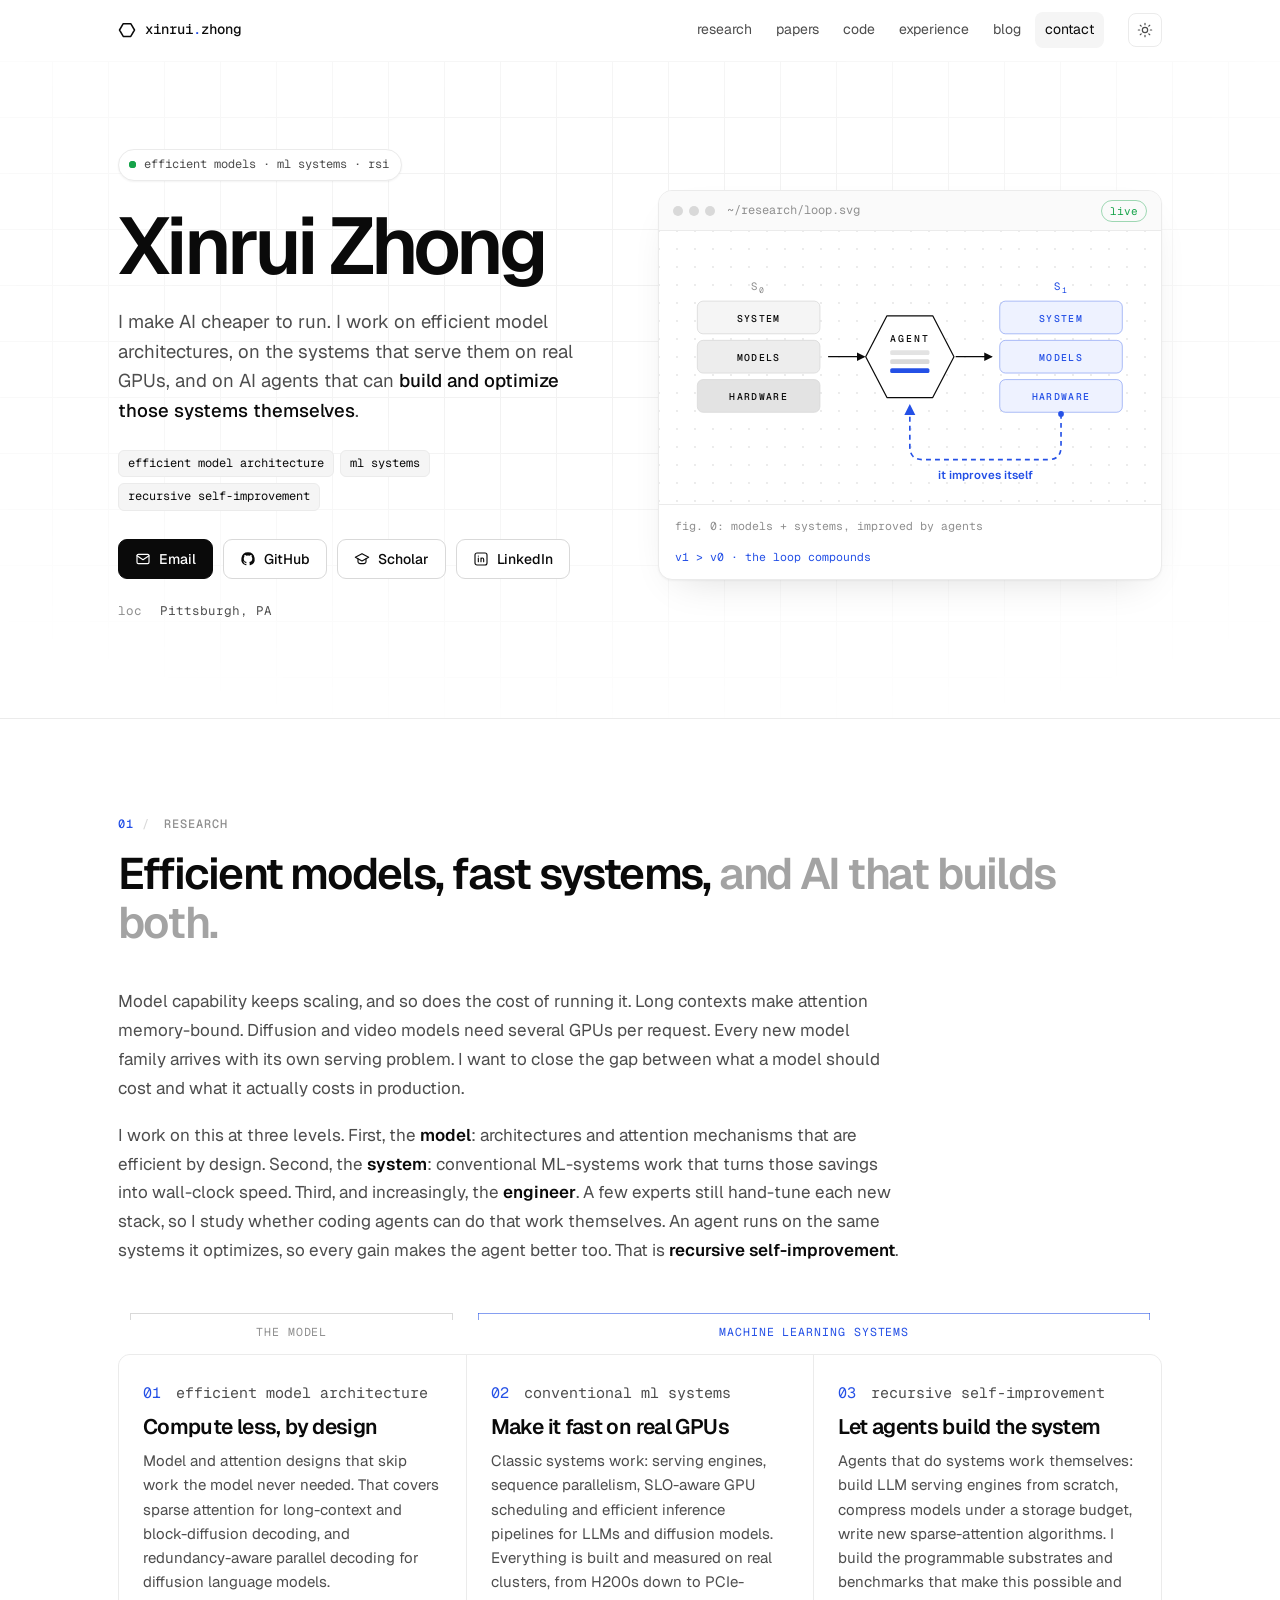
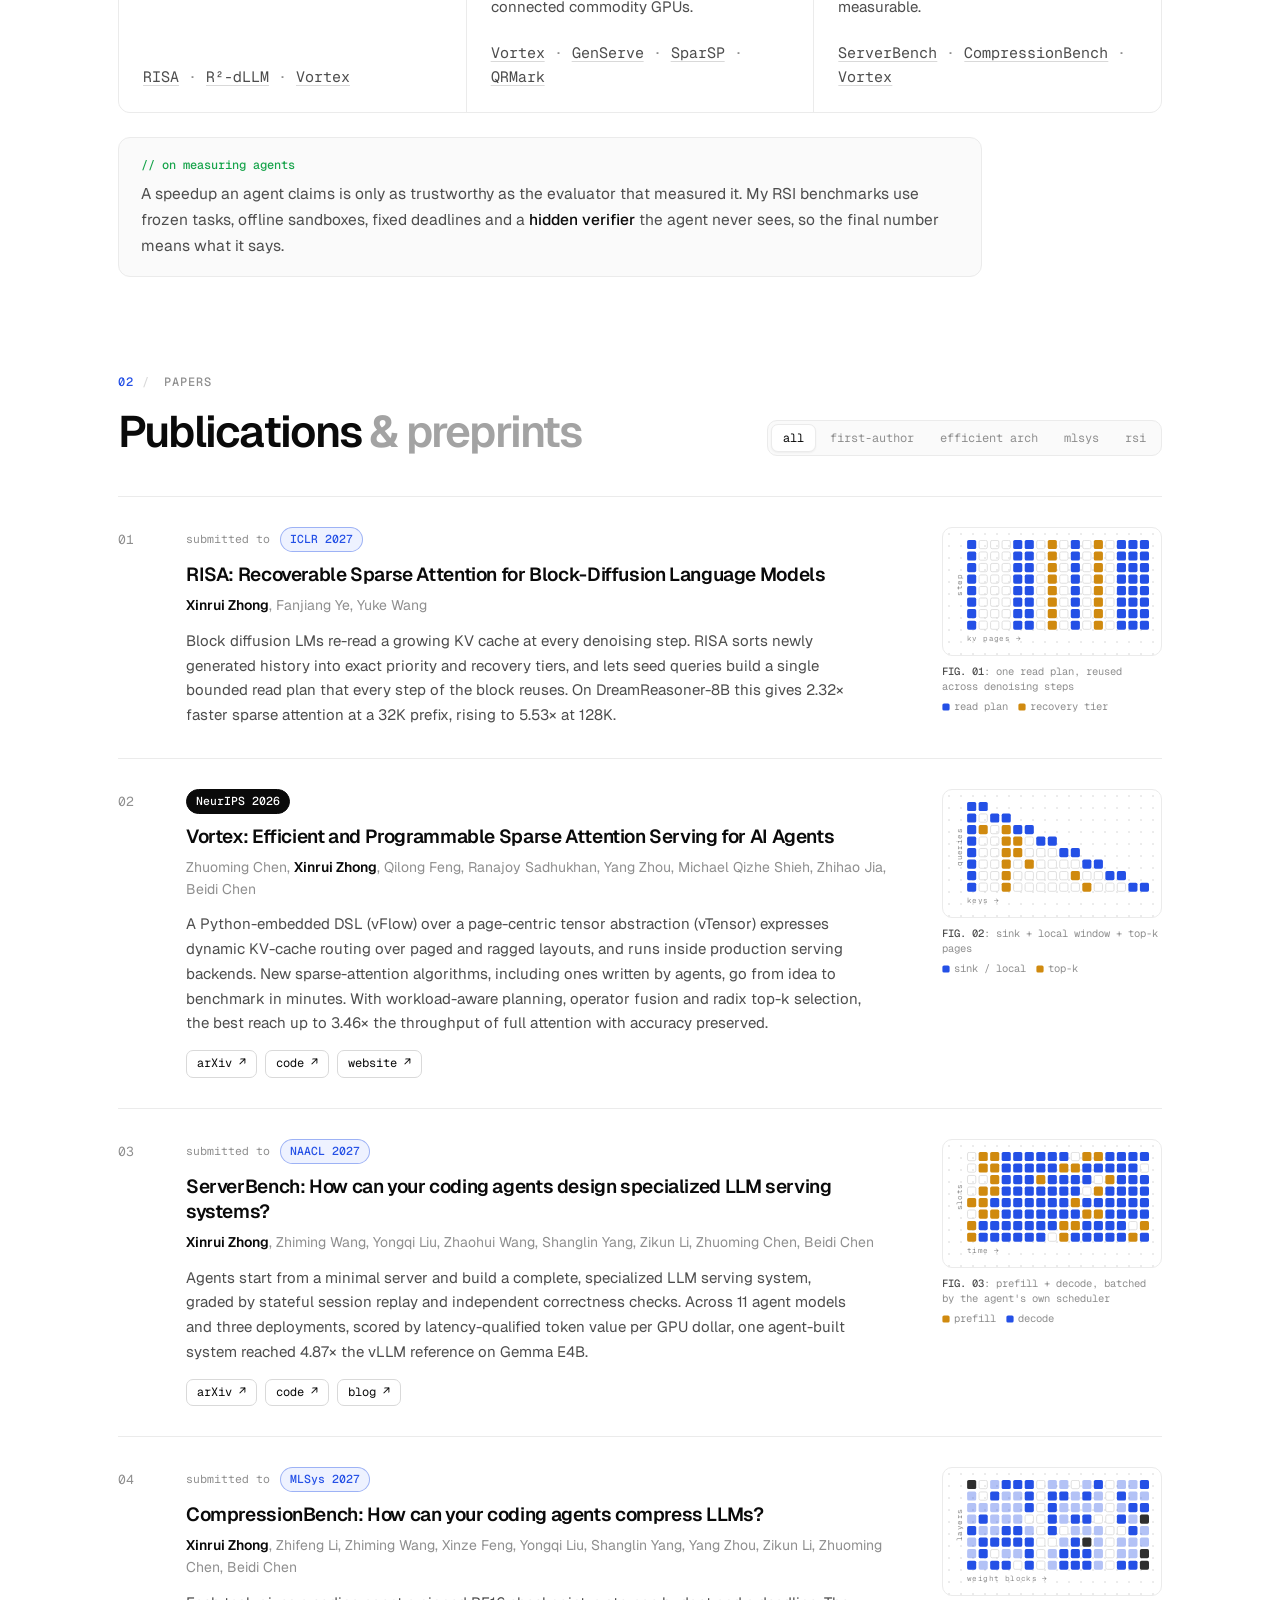
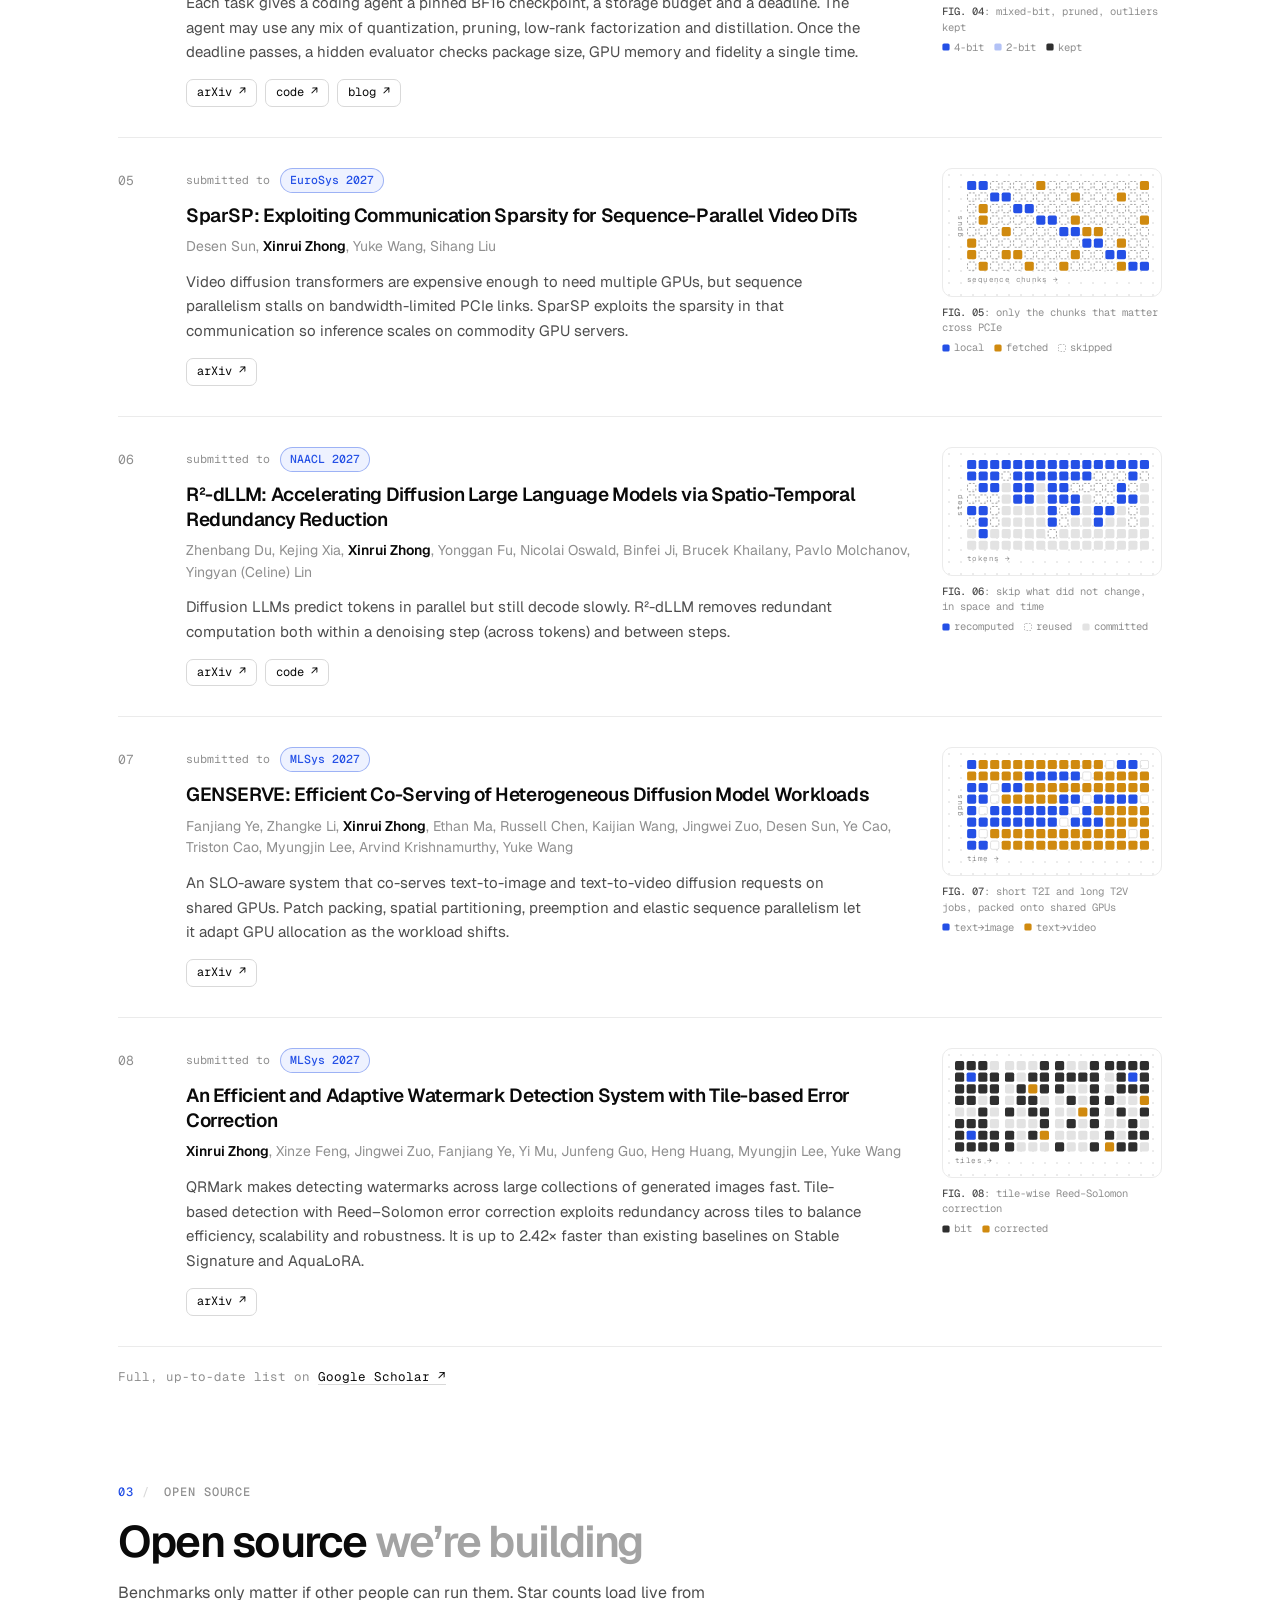
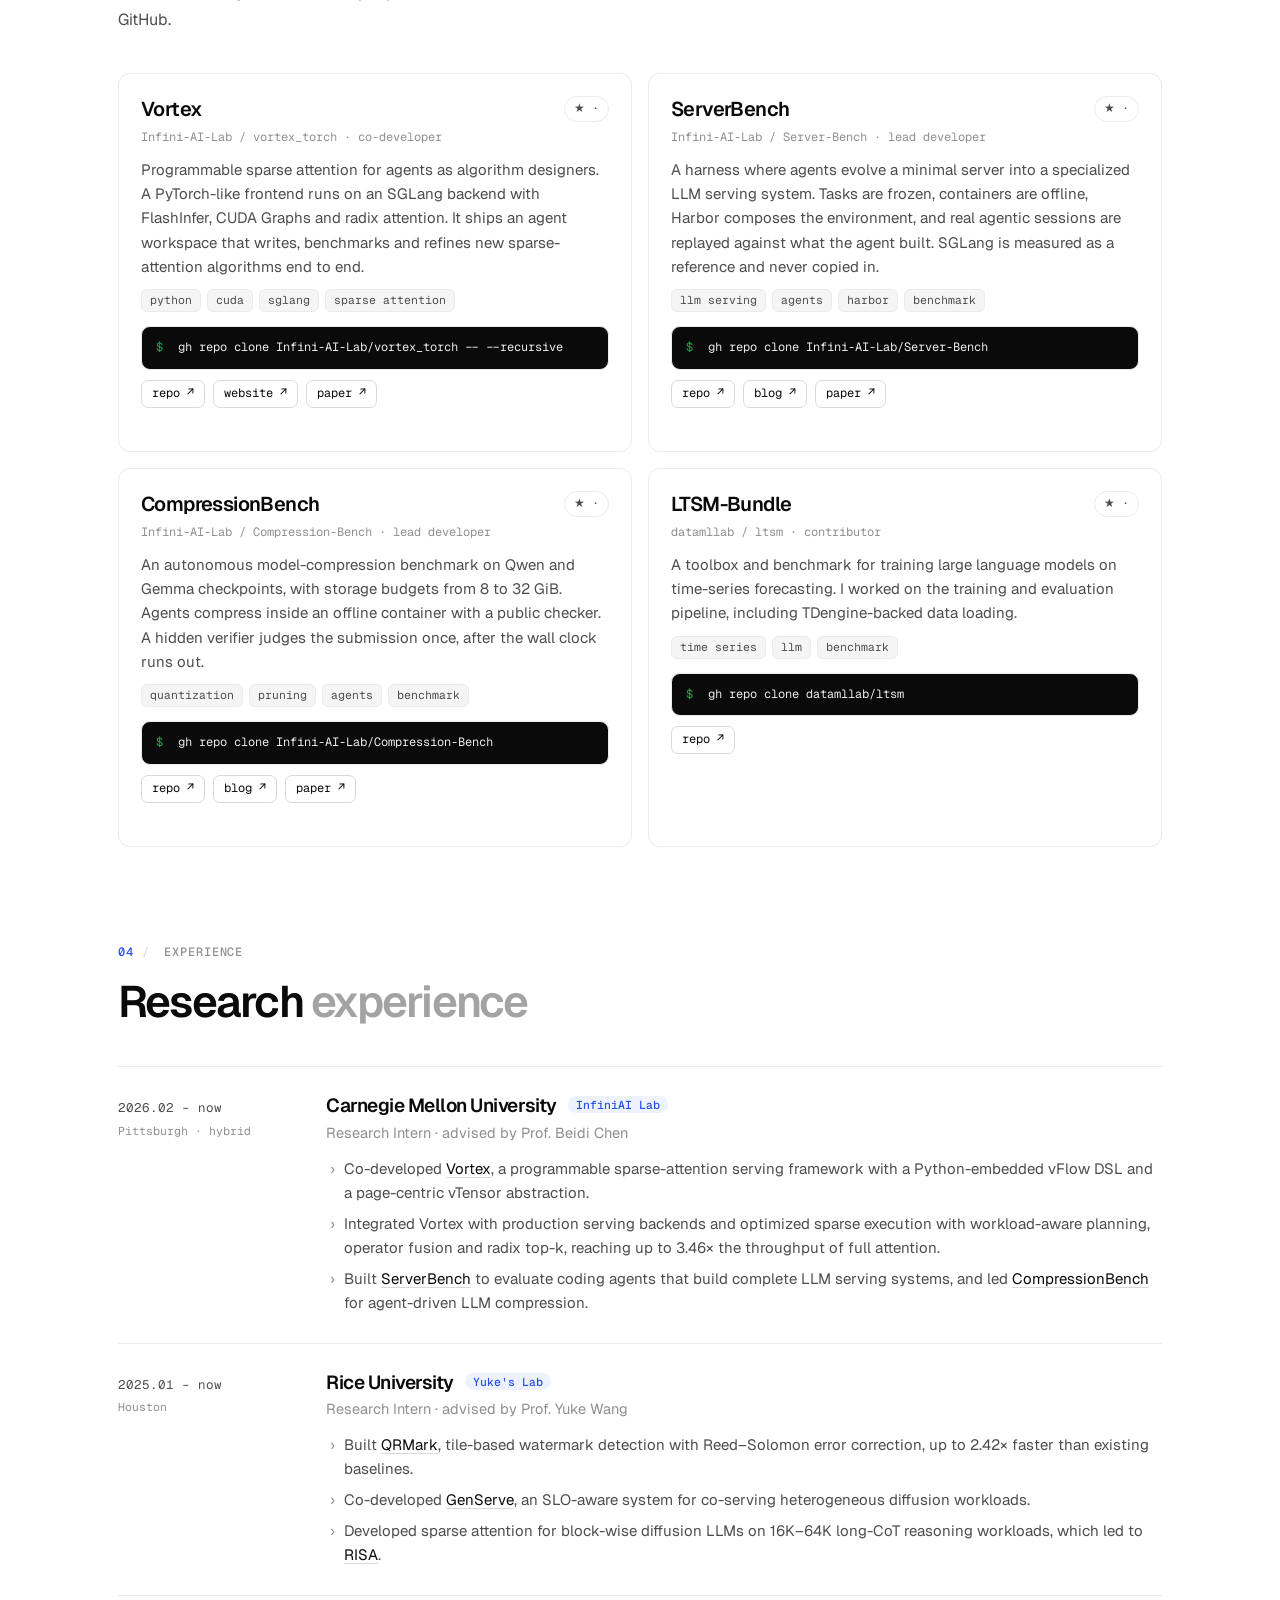
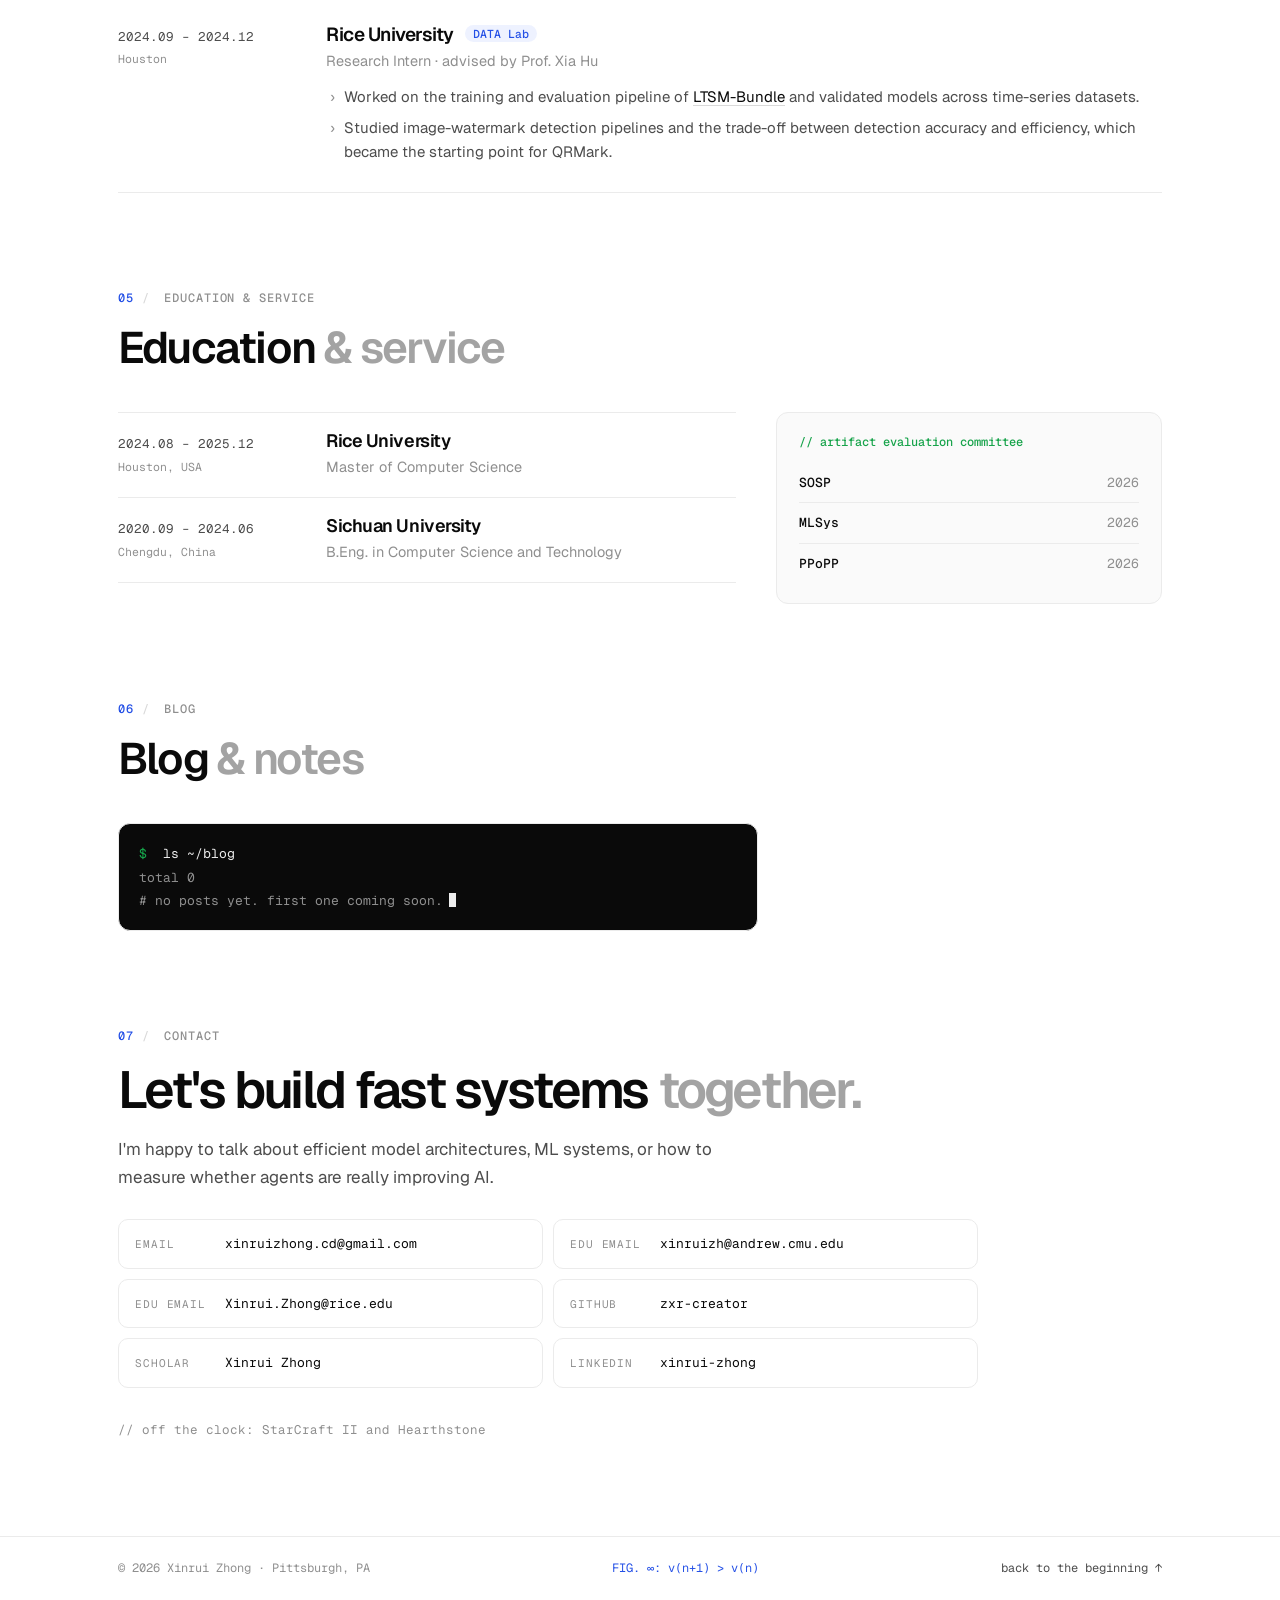
==== commit 075f87ff: "Add Rice email; label CMU and Rice addresses as "edu email" Co-Authored-By: Claude Opus 5.5 <noreply" ====
--- a/index.html
+++ b/index.html
@@ -571,7 +571,8 @@
       </p>
       <ul class="contact__links">
         <li><a class="js-mail" data-show data-u="xinruizhong.cd" data-d="gmail.com" href="#contact"><span class="contact__k">email</span><span class="contact__v">xinruizhong.cd [at] gmail [dot] com</span></a></li>
-        <li><a class="js-mail" data-show data-u="xinruizh" data-d="andrew.cmu.edu" href="#contact"><span class="contact__k">cmu</span><span class="contact__v">xinruizh [at] andrew [dot] cmu [dot] edu</span></a></li>
+        <li><a class="js-mail" data-show data-u="xinruizh" data-d="andrew.cmu.edu" href="#contact"><span class="contact__k">edu email</span><span class="contact__v">xinruizh [at] andrew [dot] cmu [dot] edu</span></a></li>
+        <li><a class="js-mail" data-show data-u="Xinrui.Zhong" data-d="rice.edu" href="#contact"><span class="contact__k">edu email</span><span class="contact__v">Xinrui.Zhong [at] rice [dot] edu</span></a></li>
         <li><a href="https://github.com/zxr-creator"><span class="contact__k">github</span><span class="contact__v">zxr-creator</span></a></li>
         <li><a href="https://scholar.google.com/citations?user=-AMCkEIAAAAJ&amp;hl=en"><span class="contact__k">scholar</span><span class="contact__v">Xinrui Zhong</span></a></li>
         <li><a href="https://www.linkedin.com/in/xinrui-zhong/"><span class="contact__k">linkedin</span><span class="contact__v">xinrui-zhong</span></a></li>
--- a/assets/css/style.css
+++ b/assets/css/style.css
@@ -491,7 +491,7 @@
   transition: border-color 0.15s ease, background 0.15s ease;
 }
 .contact__links a:hover { border-color: var(--ink-3); background: var(--surface-2); color: var(--ink); }
-.contact__k { color: var(--ink-3); font-size: 11px; text-transform: uppercase; letter-spacing: 0.08em; min-width: 58px; flex: none; }
+.contact__k { color: var(--ink-3); font-size: 11px; text-transform: uppercase; letter-spacing: 0.08em; min-width: 78px; flex: none; }
 .contact__v { overflow: hidden; text-overflow: ellipsis; white-space: nowrap; }
 .offclock { margin-top: 32px; font-family: var(--mono); font-size: 12.5px; color: var(--ink-3); }
 
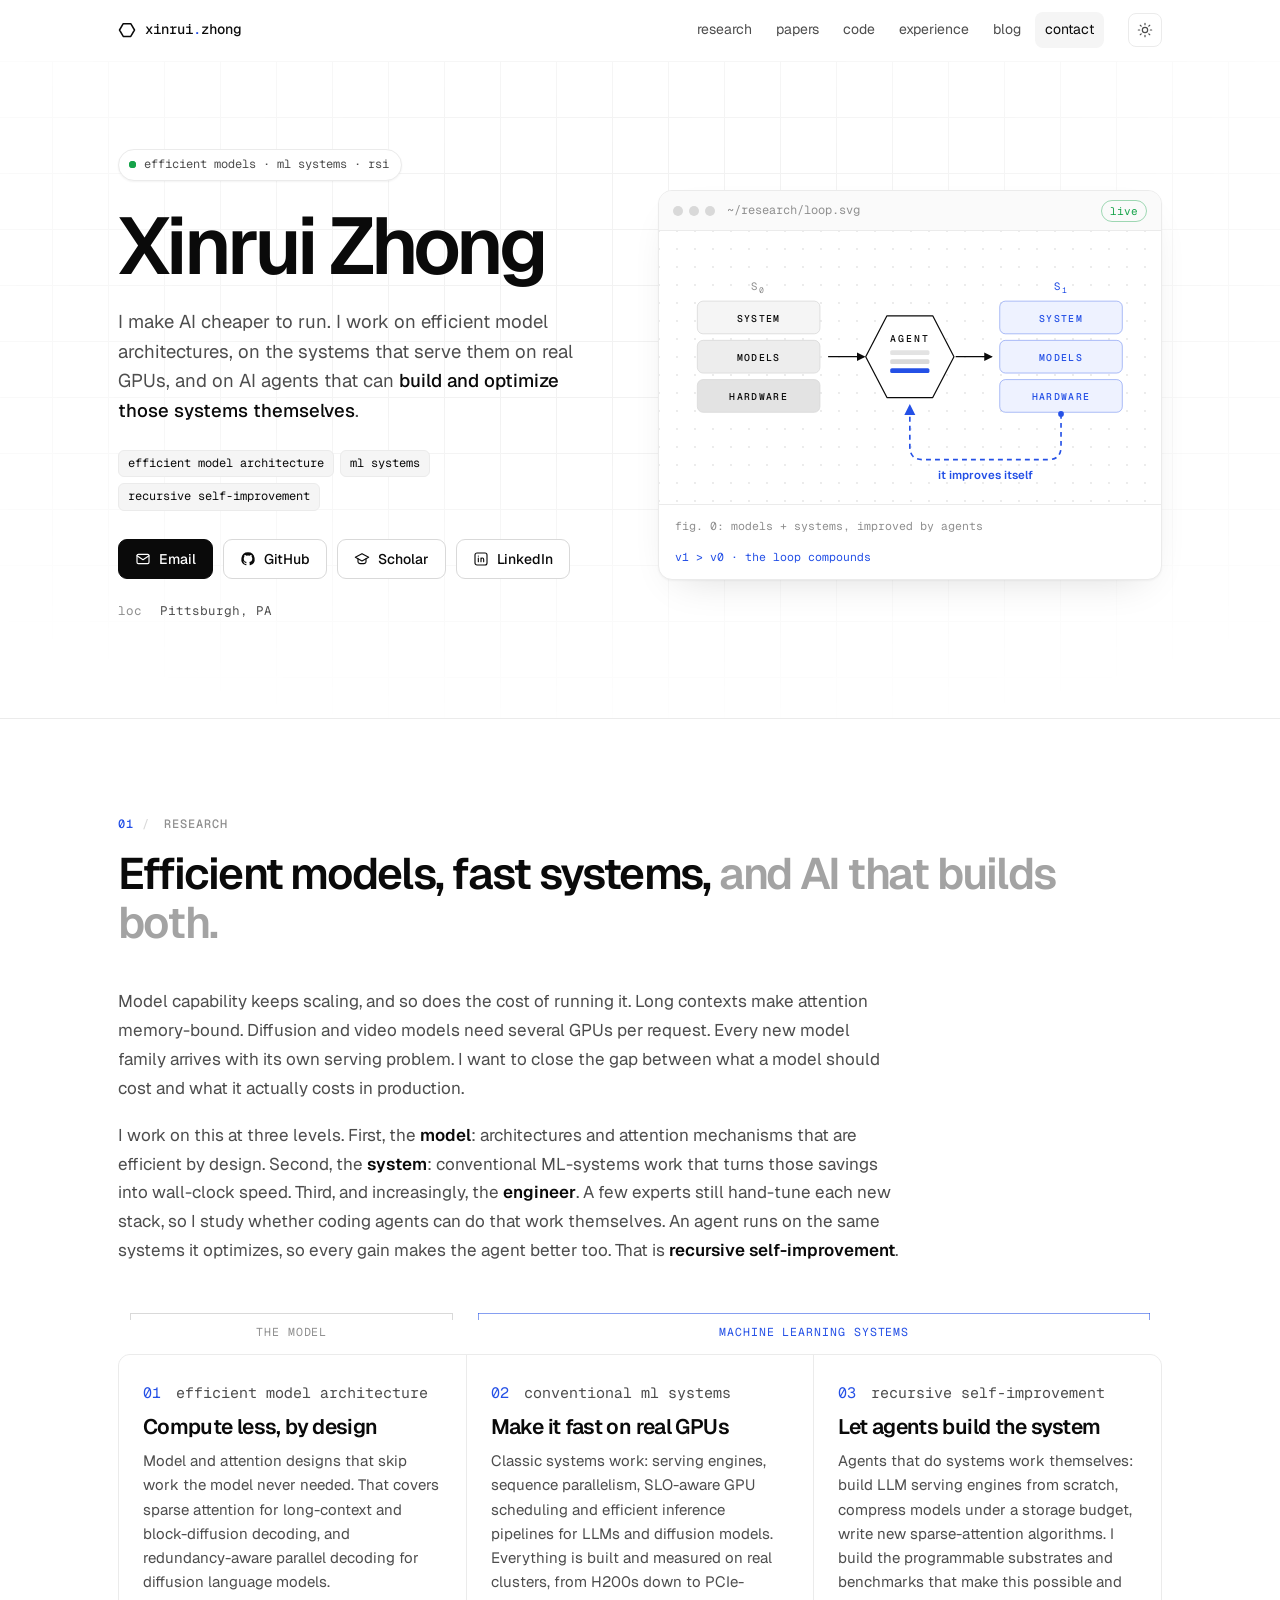
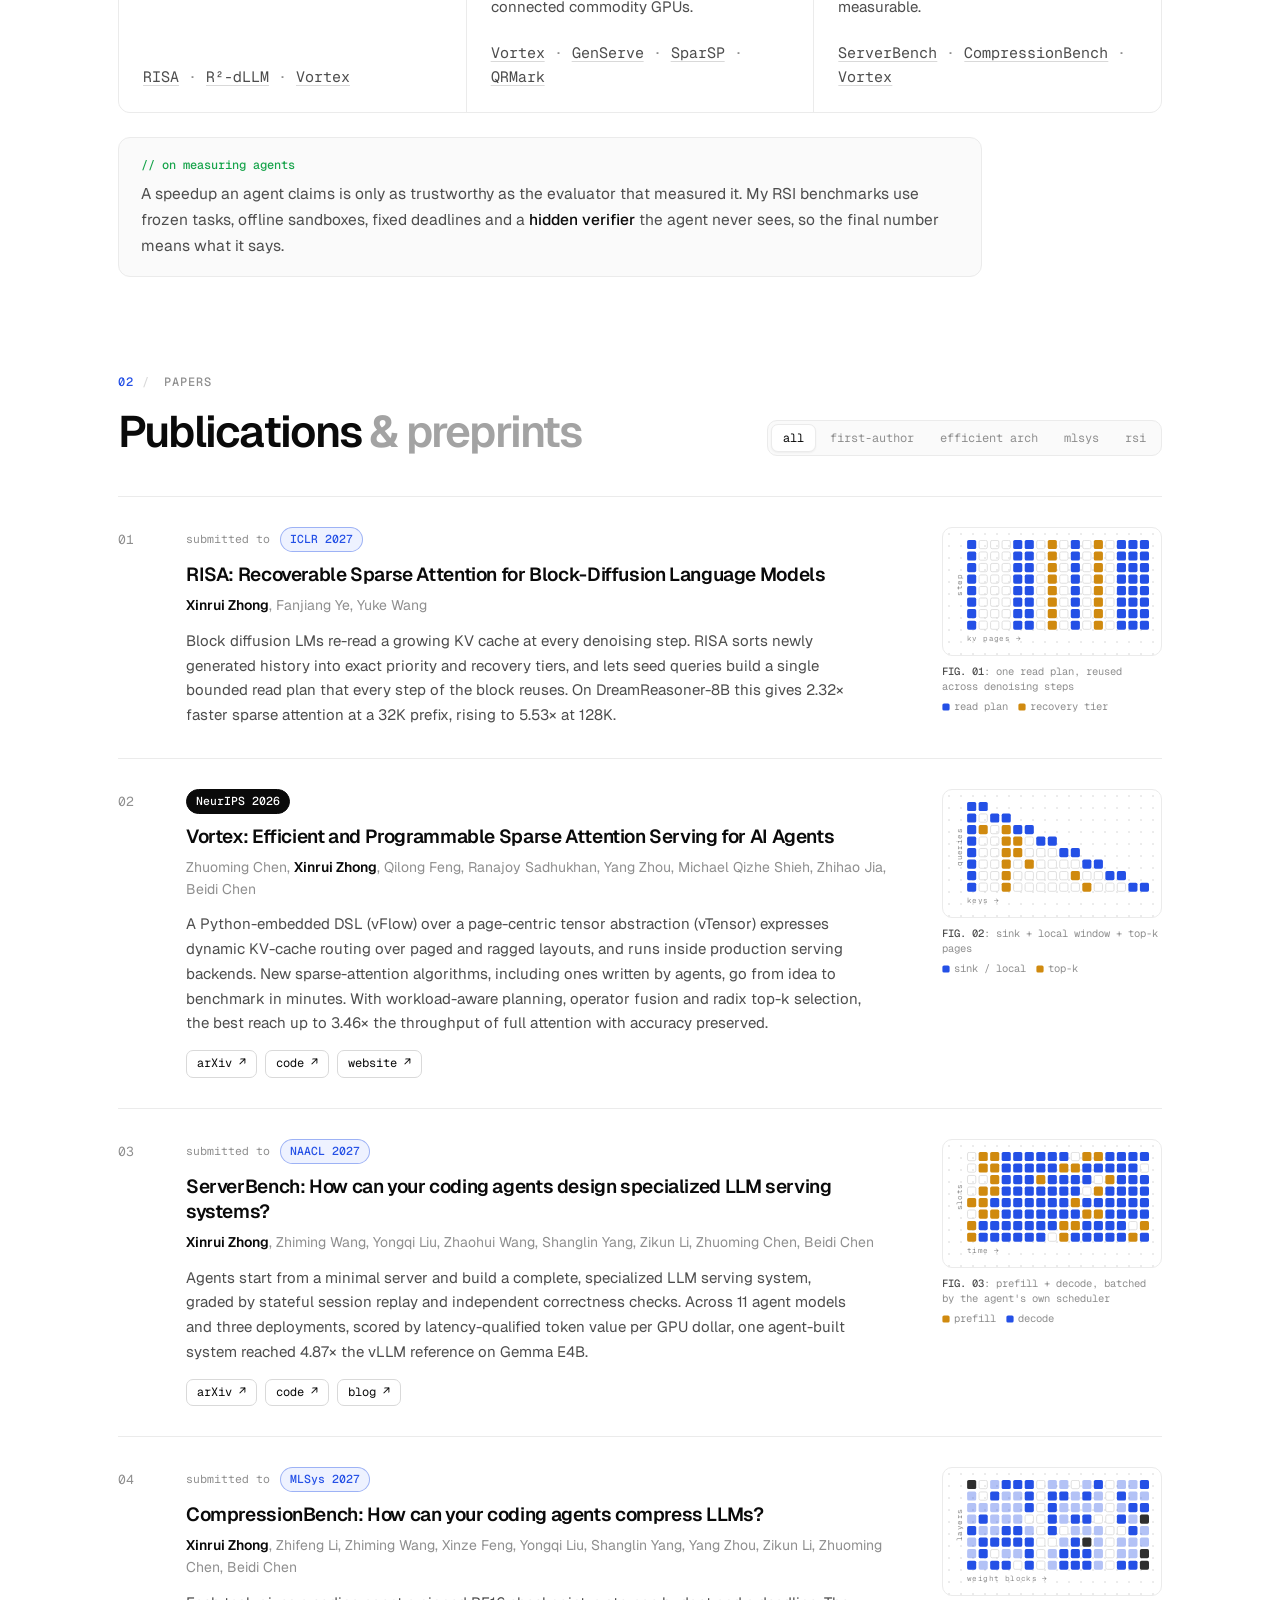
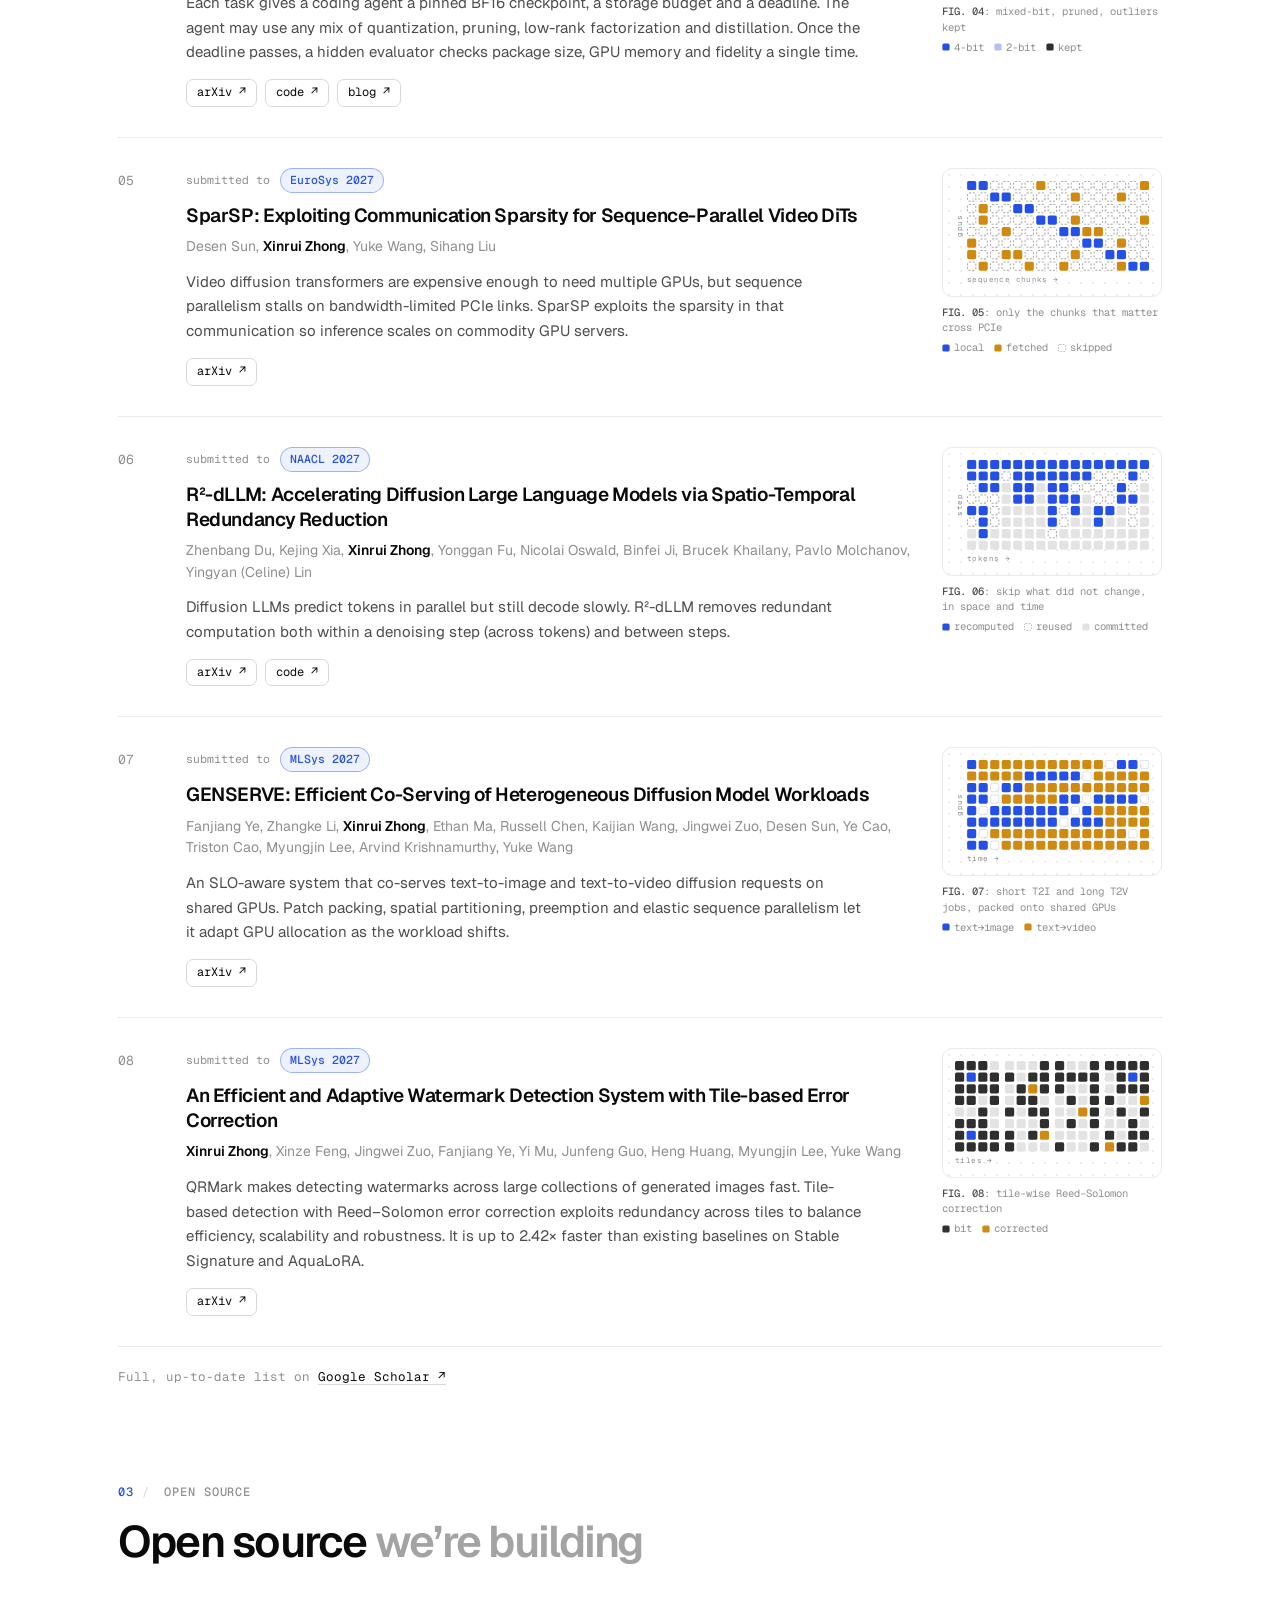
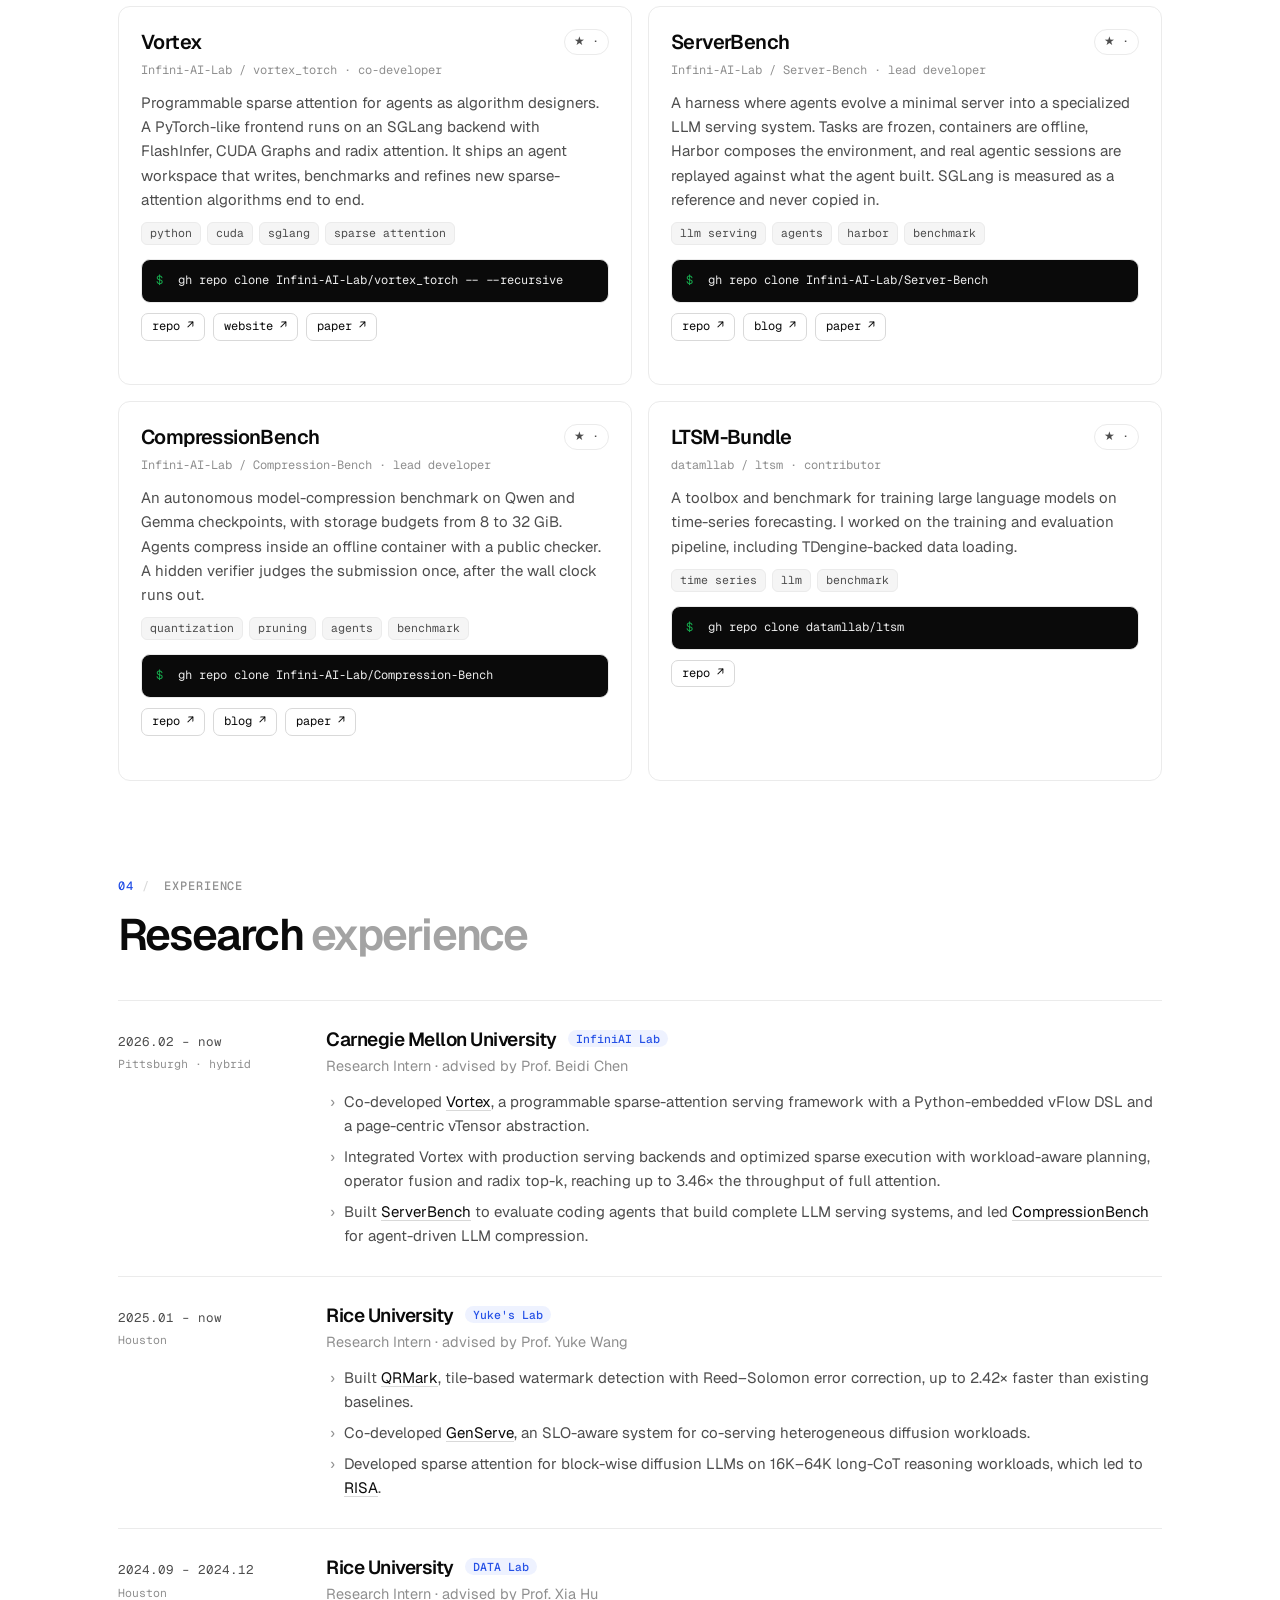
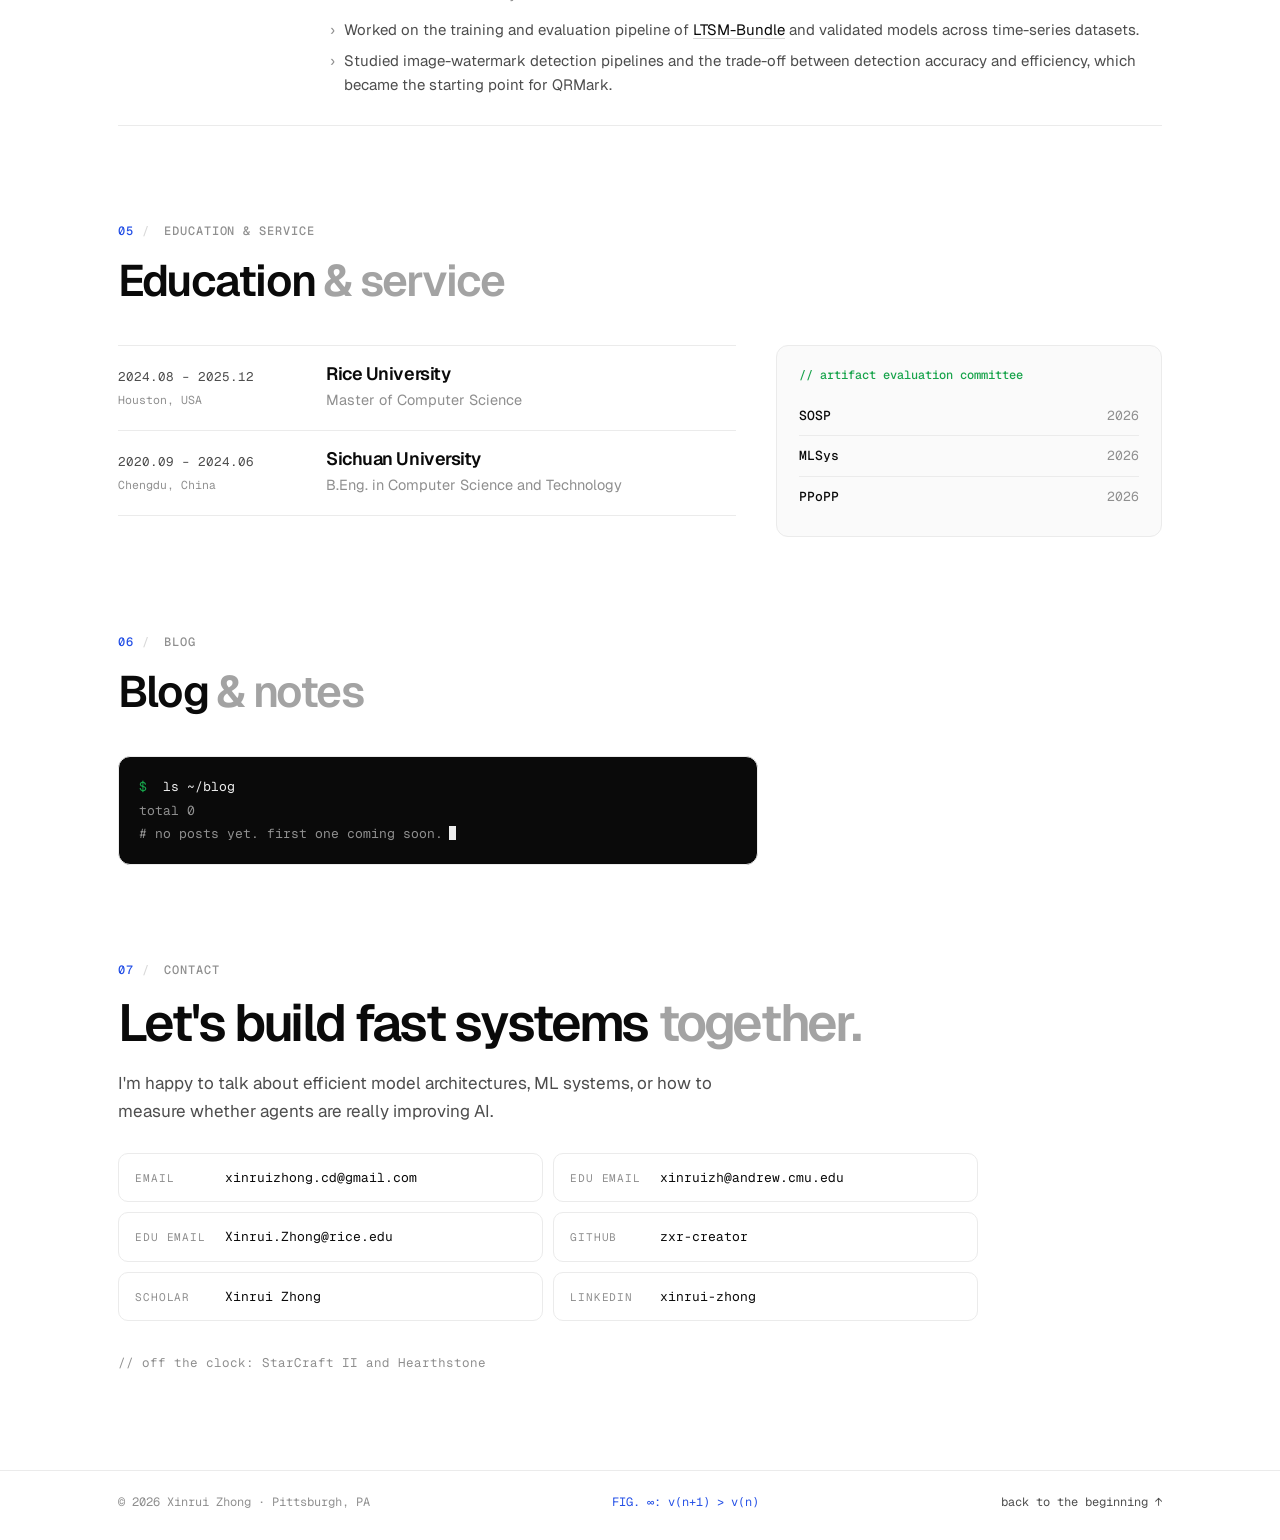
==== commit 60e4cb3b: "Remove open-source section subtitle Co-Authored-By: Claude Opus 5.5 <noreply@anthropic.com>" ====
--- a/index.html
+++ b/index.html
@@ -401,7 +401,6 @@
       <header class="section__head">
         <p class="kicker"><span class="num">03</span> open source</p>
         <h2 id="code-h">Open source <span class="dim">we&rsquo;re building</span></h2>
-        <p class="section__sub">Benchmarks only matter if other people can run them. Star counts load live from GitHub.</p>
       </header>
 
       <div class="repos">
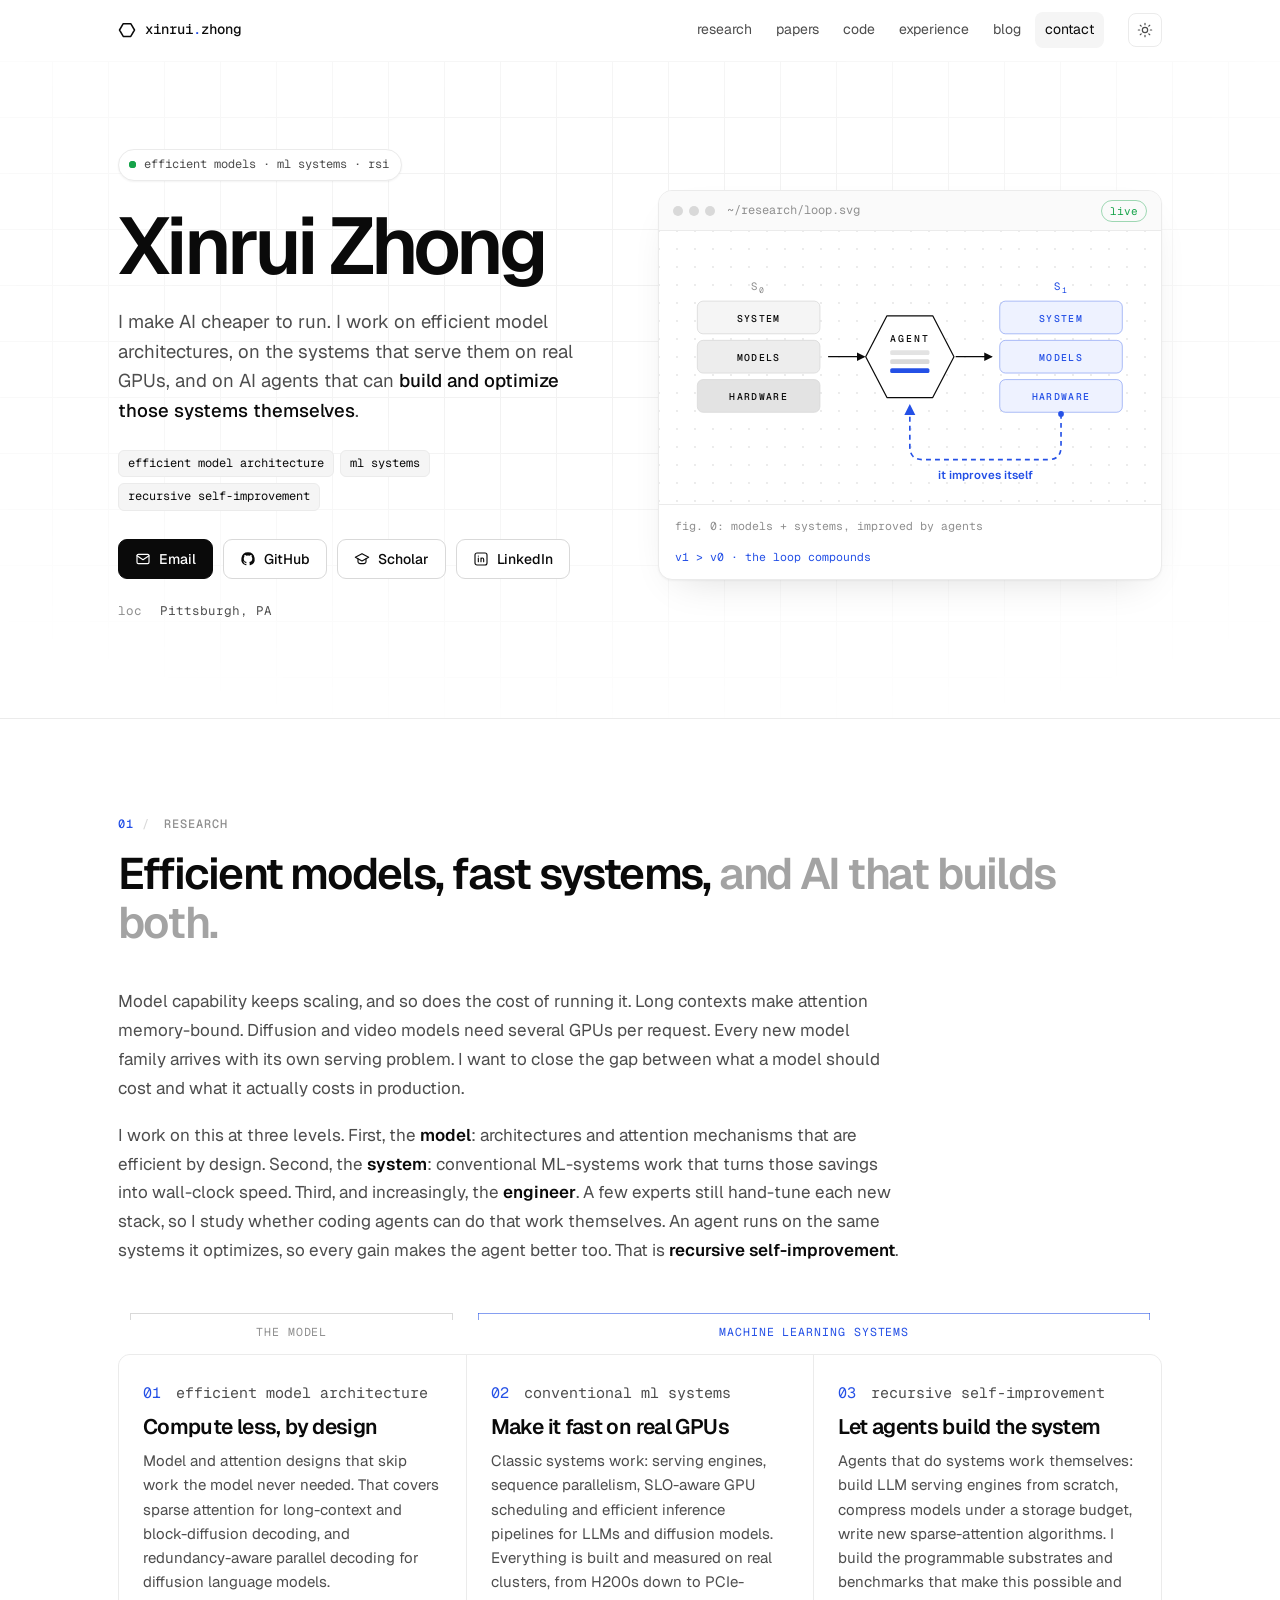
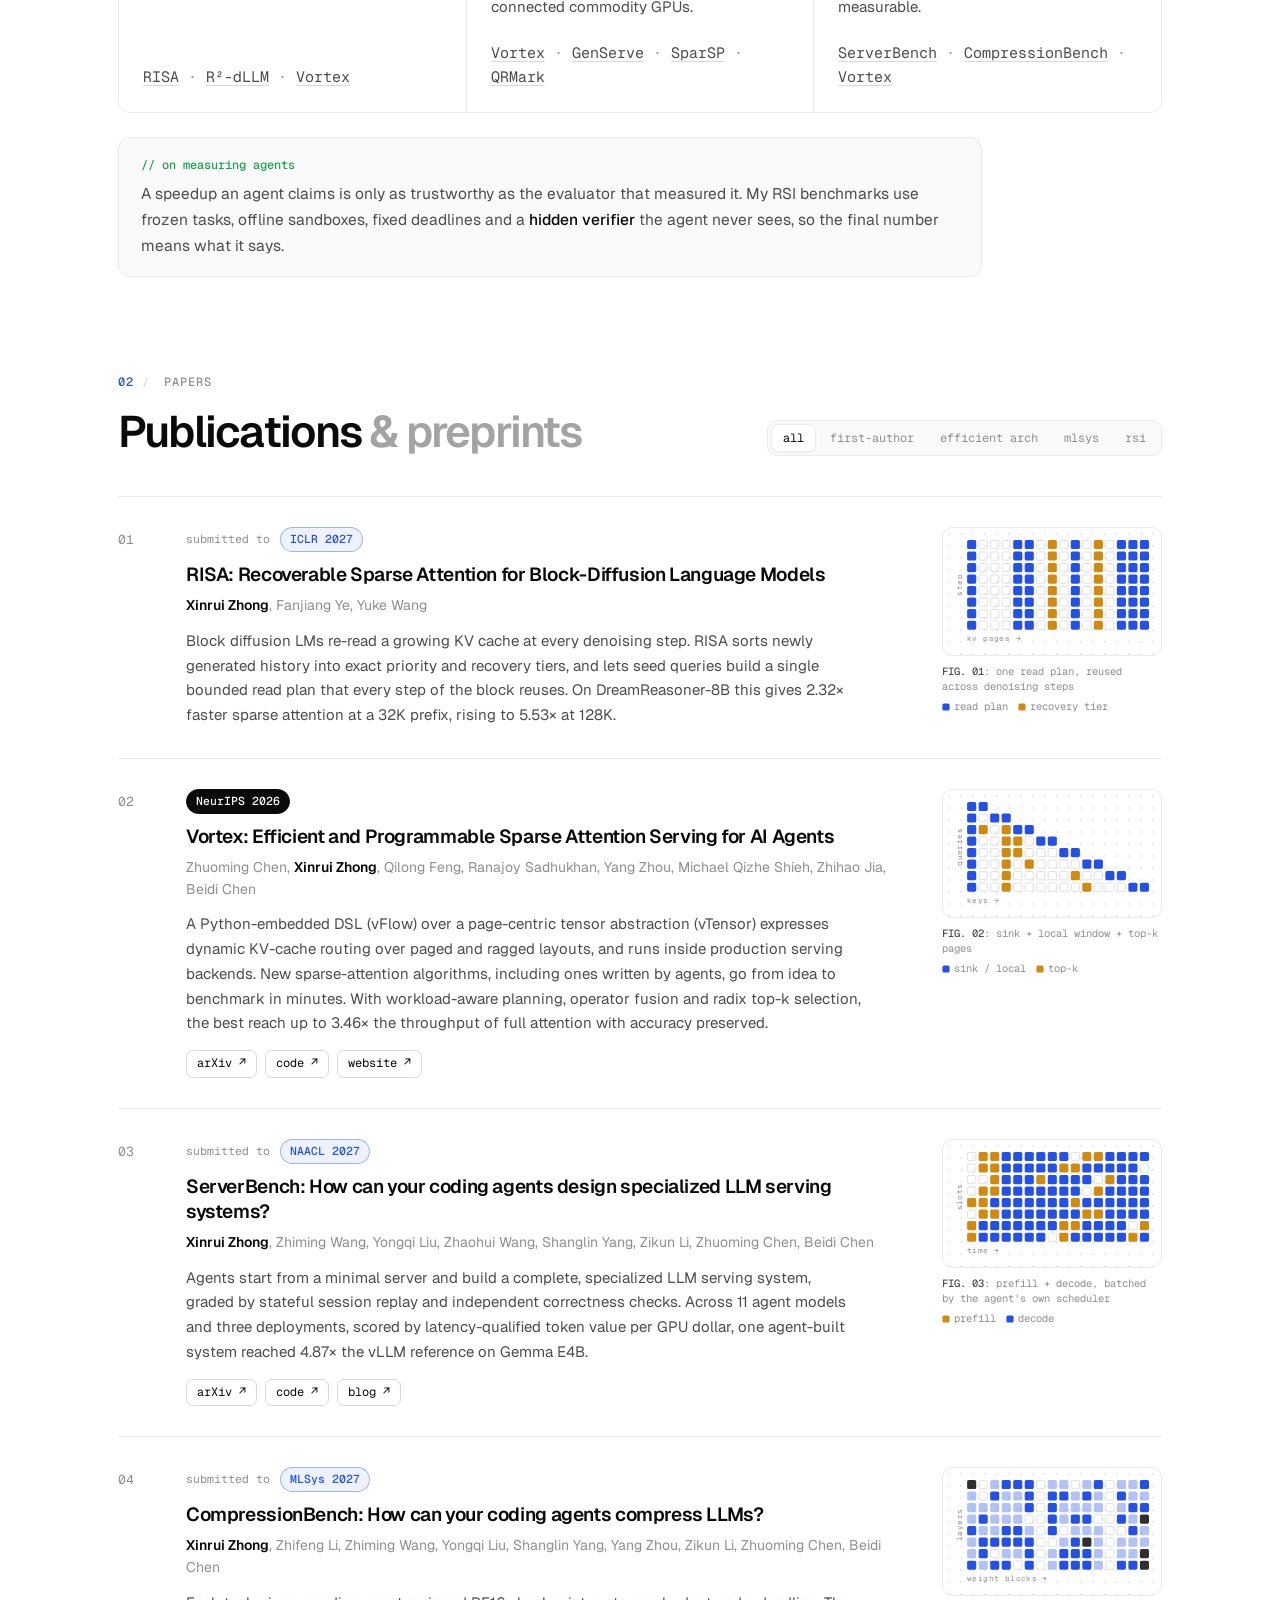
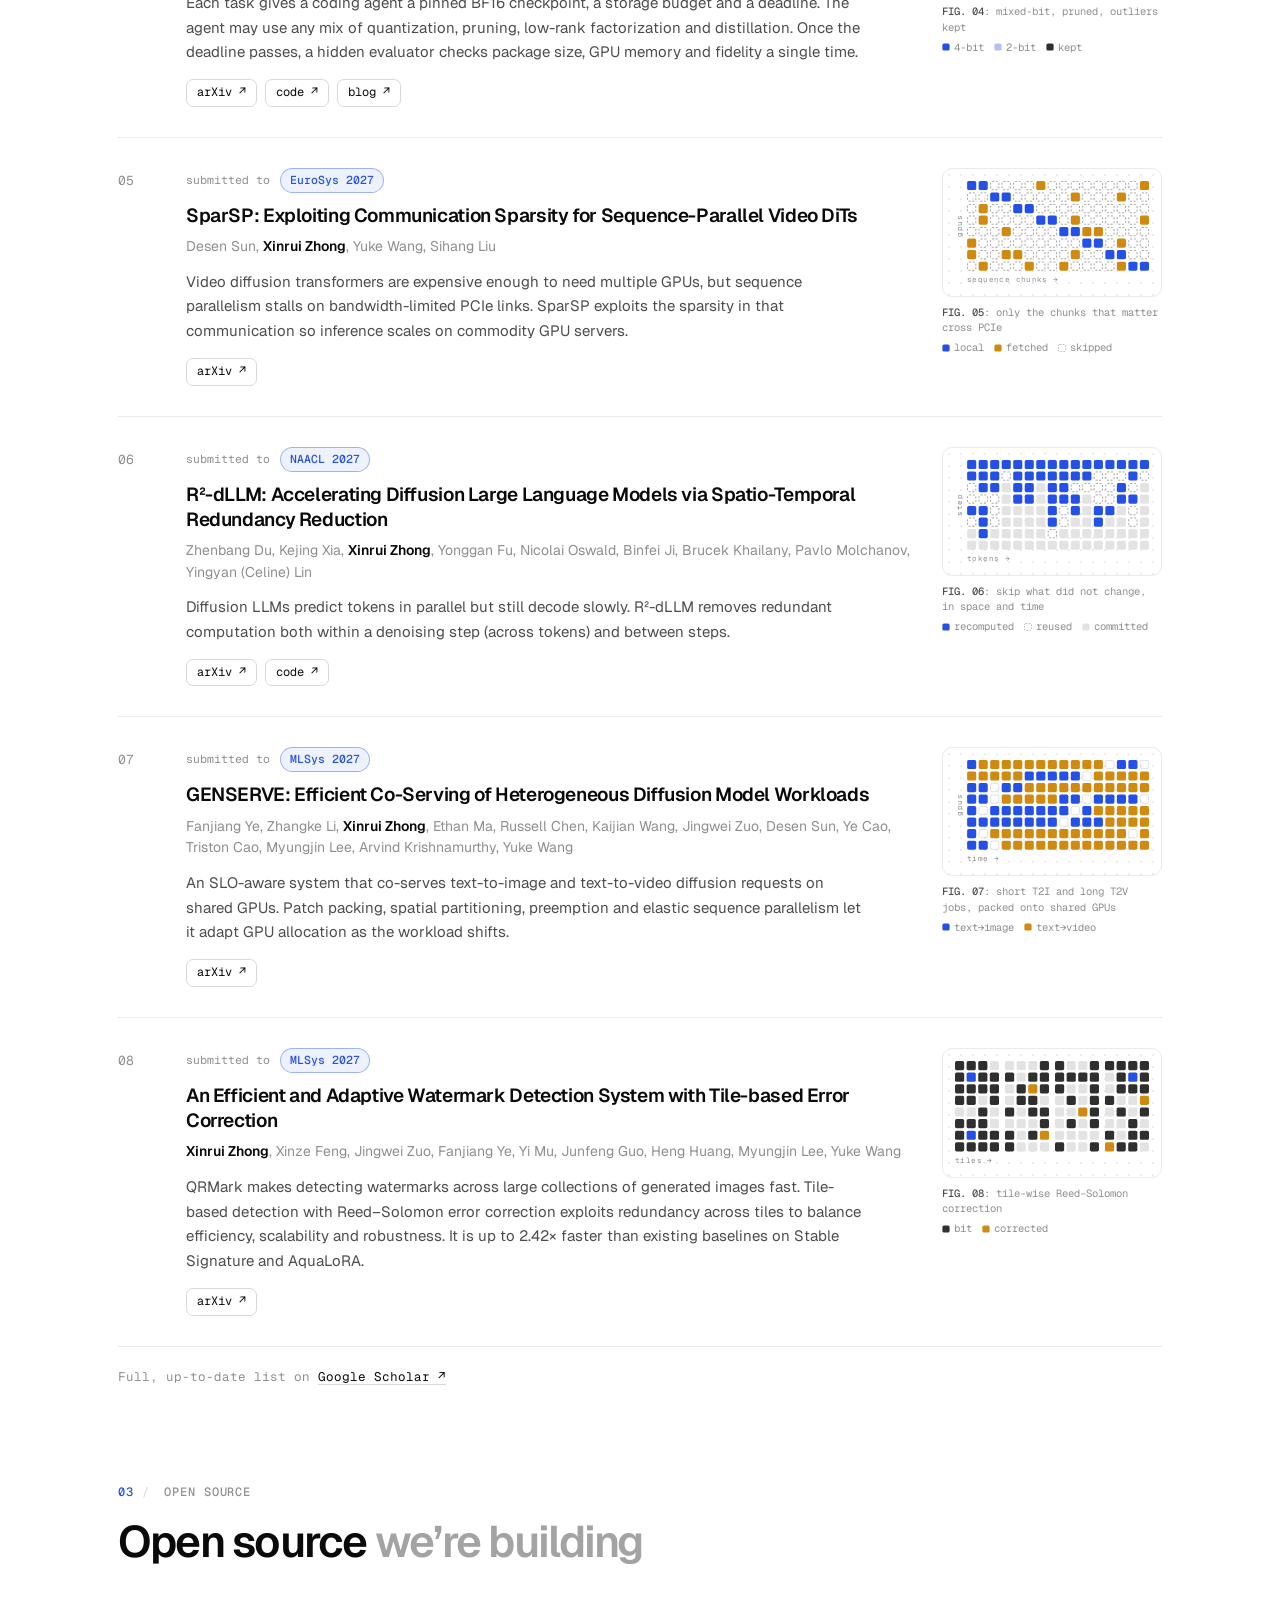
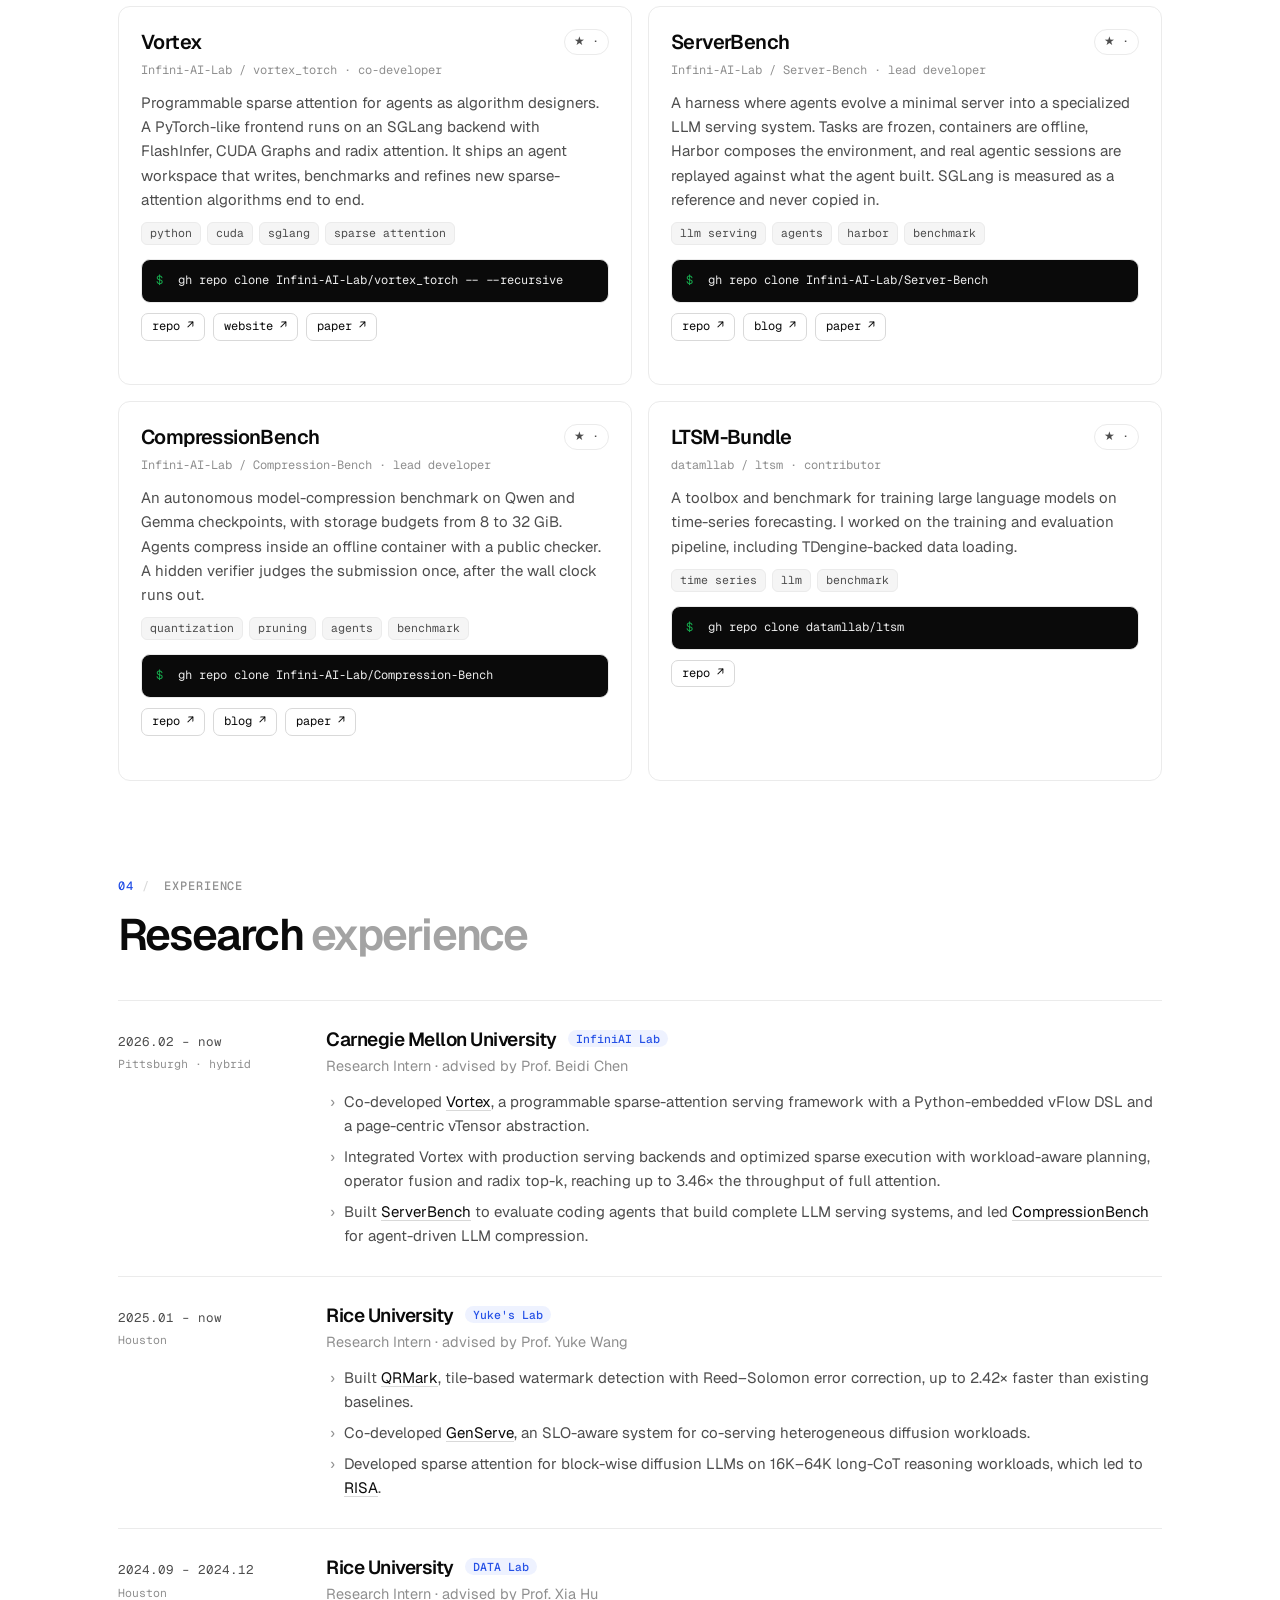
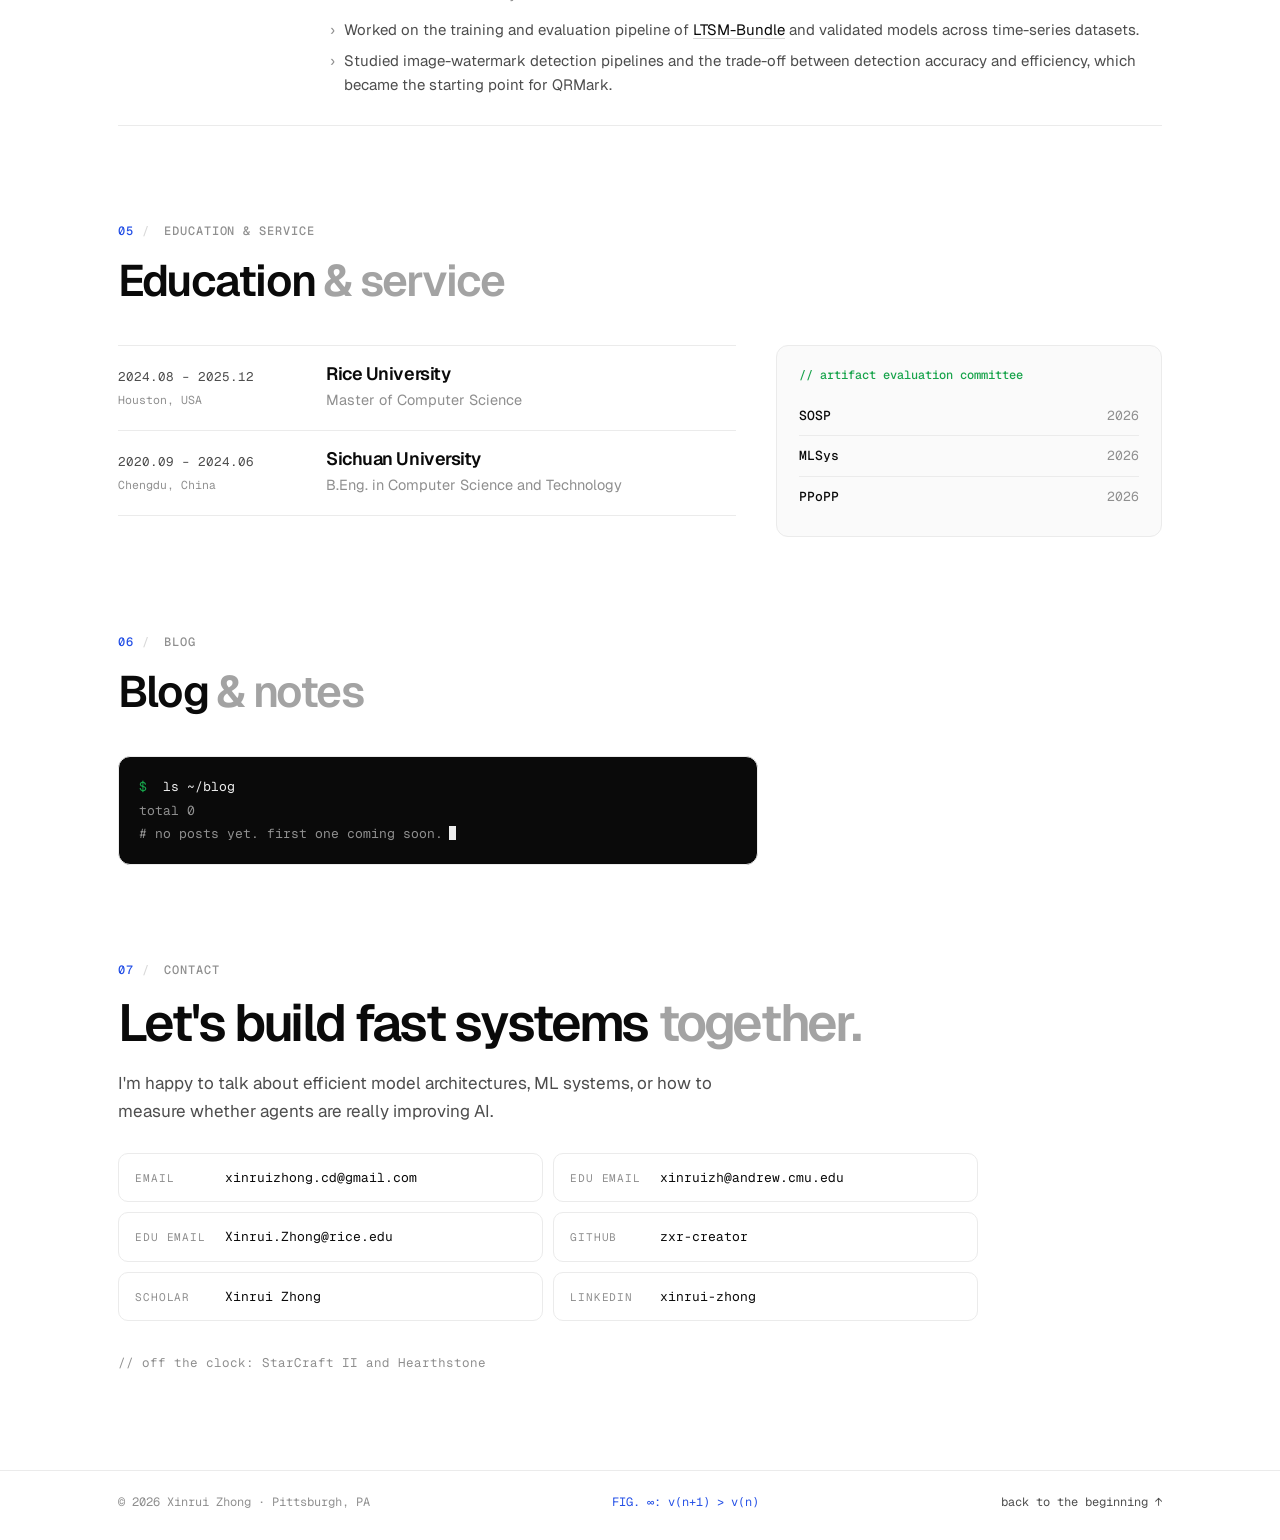
==== commit 6f84419a: "CompressionBench: use arXiv v1 author list and link Co-Authored-By: Claude Opus 5.5 <noreply@anthrop" ====
--- a/index.html
+++ b/index.html
@@ -304,7 +304,7 @@
           <div class="pub__body">
             <p class="pub__venue"><span class="pub__status">submitted to</span><span class="badge badge--review">MLSys 2027</span></p>
             <h3 class="pub__title">CompressionBench: How can your coding agents compress LLMs?</h3>
-            <p class="pub__authors"><b>Xinrui Zhong</b>, Zhifeng Li, Zhiming Wang, Xinze Feng, Yongqi Liu, Shanglin Yang, Yang Zhou, Zikun Li, Zhuoming Chen, Beidi Chen</p>
+            <p class="pub__authors"><b>Xinrui Zhong</b>, Zhifeng Li, Zhiming Wang, Yongqi Liu, Shanglin Yang, Yang Zhou, Zikun Li, Zhuoming Chen, Beidi Chen</p>
             <p class="pub__tldr">
               Each task gives a coding agent a pinned BF16 checkpoint, a storage budget and a deadline. The
               agent may use any mix of quantization, pruning, low-rank factorization and distillation. Once
@@ -312,7 +312,7 @@
               time.
             </p>
             <p class="pub__links">
-              <a href="https://arxiv.org/abs/2611.06858">arXiv ↗</a>
+              <a href="https://arxiv.org/abs/2611.06858v1">arXiv ↗</a>
               <a href="https://github.com/Infini-AI-Lab/Compression-Bench">code ↗</a>
               <a href="https://infini-ai-lab.github.io/Compression-Bench/">blog ↗</a>
             </p>
@@ -451,7 +451,7 @@
           </p>
           <ul class="tags"><li>quantization</li><li>pruning</li><li>agents</li><li>benchmark</li></ul>
           <pre class="repo__cmd"><span class="prompt">$</span> gh repo clone Infini-AI-Lab/Compression-Bench</pre>
-          <p class="repo__links"><a href="https://github.com/Infini-AI-Lab/Compression-Bench">repo ↗</a><a href="https://infini-ai-lab.github.io/Compression-Bench/">blog ↗</a><a href="https://arxiv.org/abs/2611.06858">paper ↗</a></p>
+          <p class="repo__links"><a href="https://github.com/Infini-AI-Lab/Compression-Bench">repo ↗</a><a href="https://infini-ai-lab.github.io/Compression-Bench/">blog ↗</a><a href="https://arxiv.org/abs/2611.06858v1">paper ↗</a></p>
           <p class="repo__meta" data-pushed></p>
         </article>
 
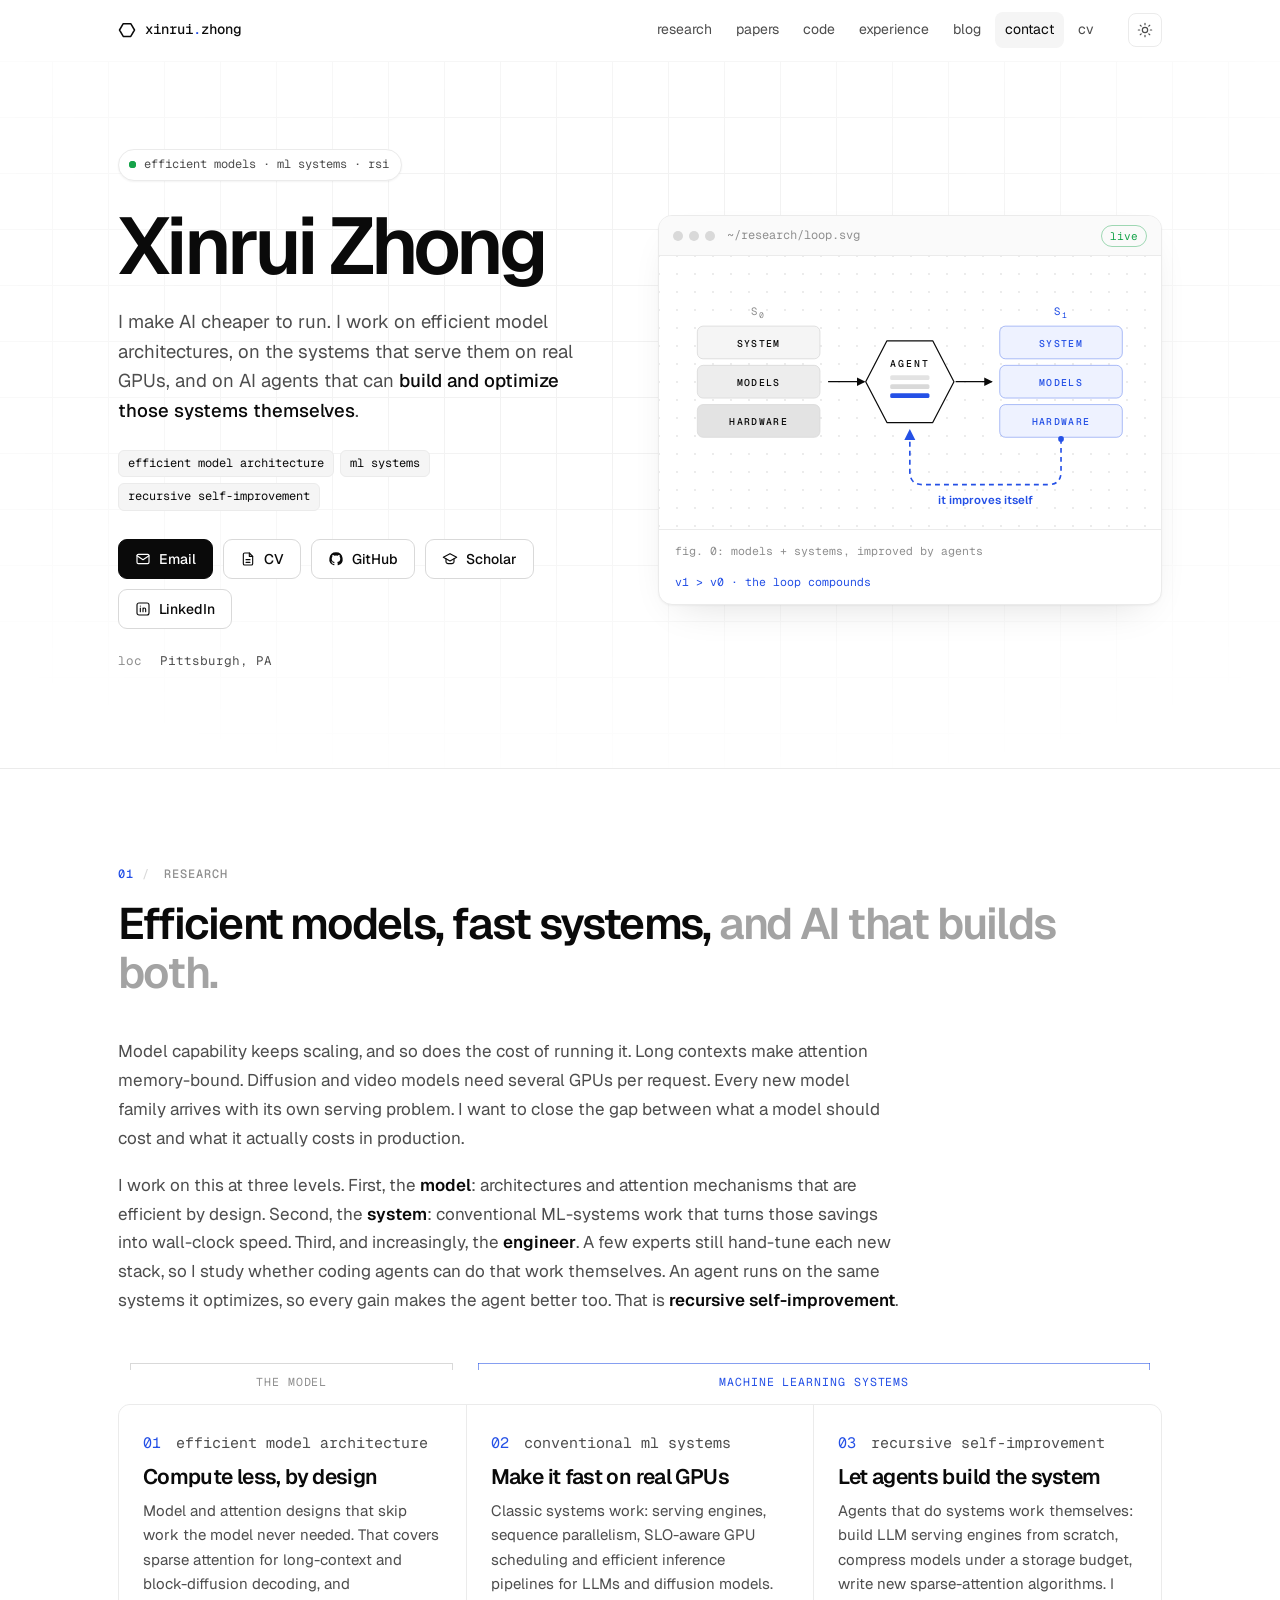
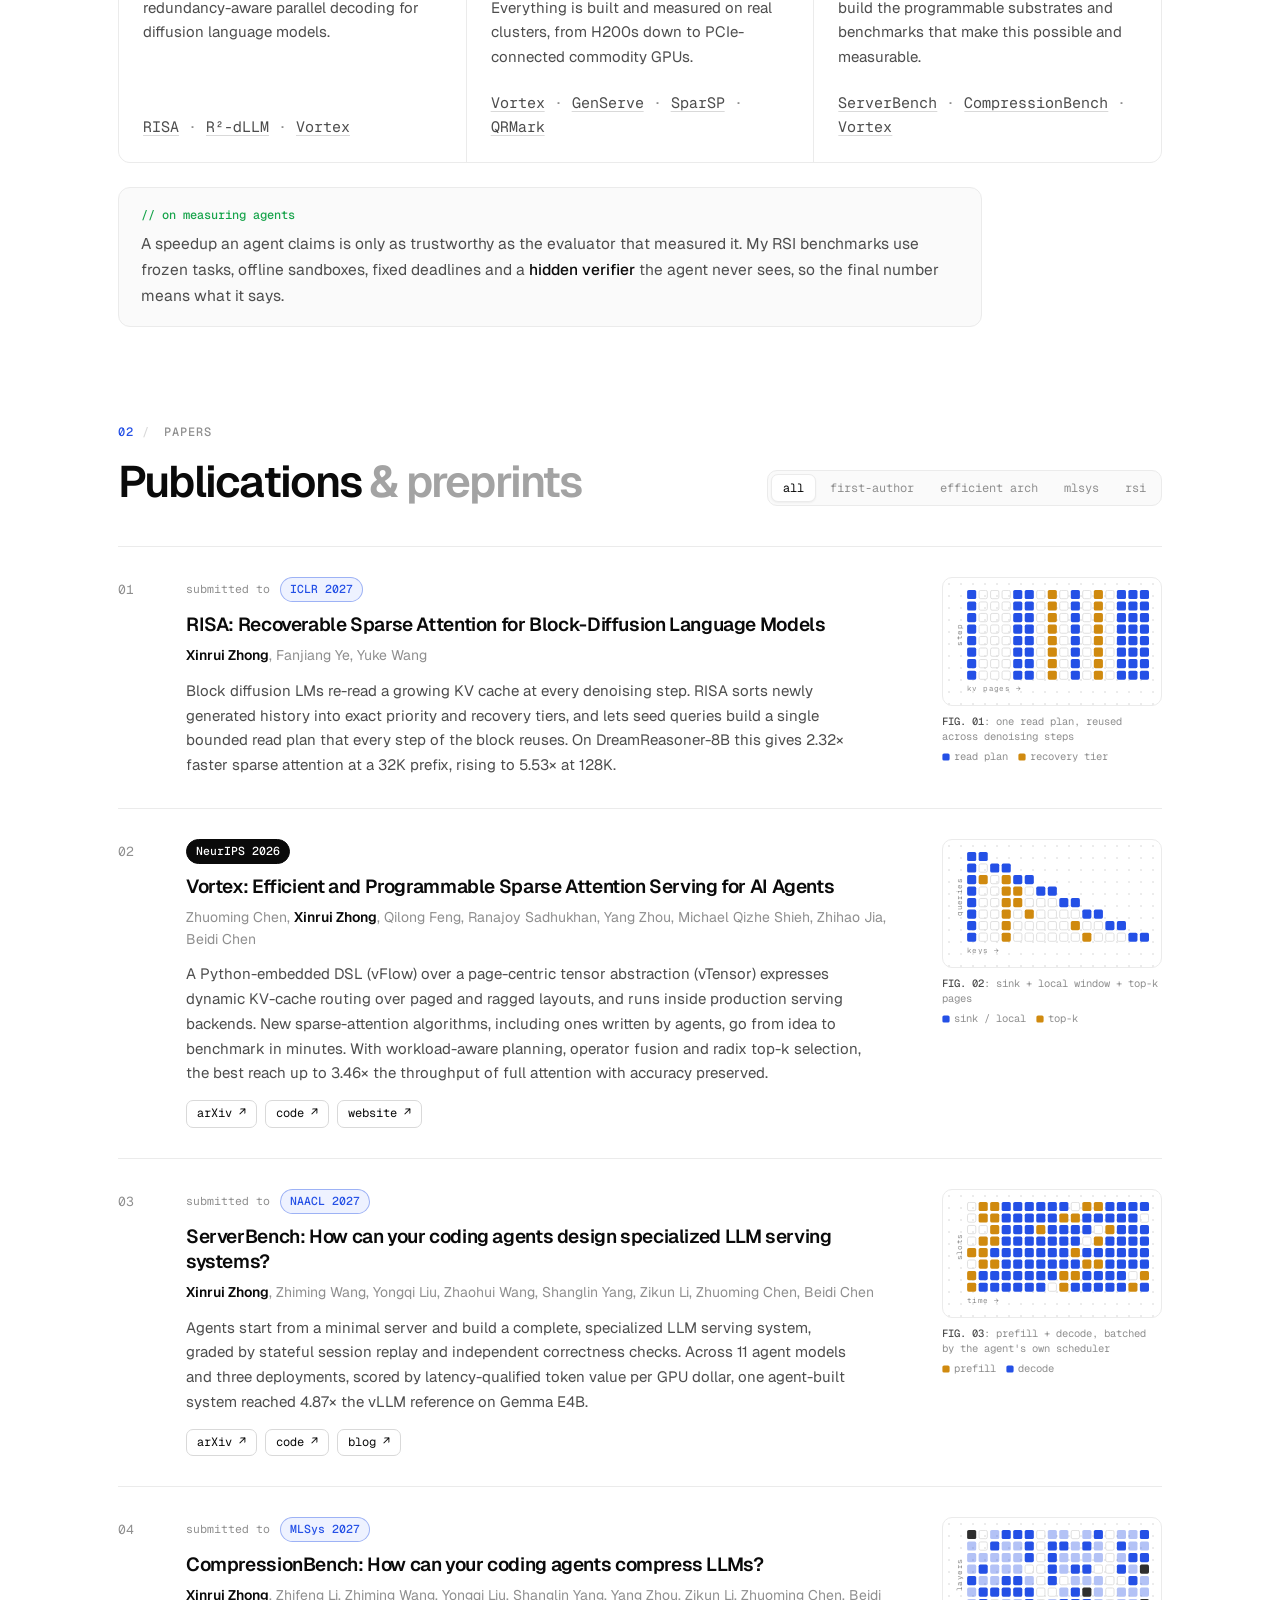
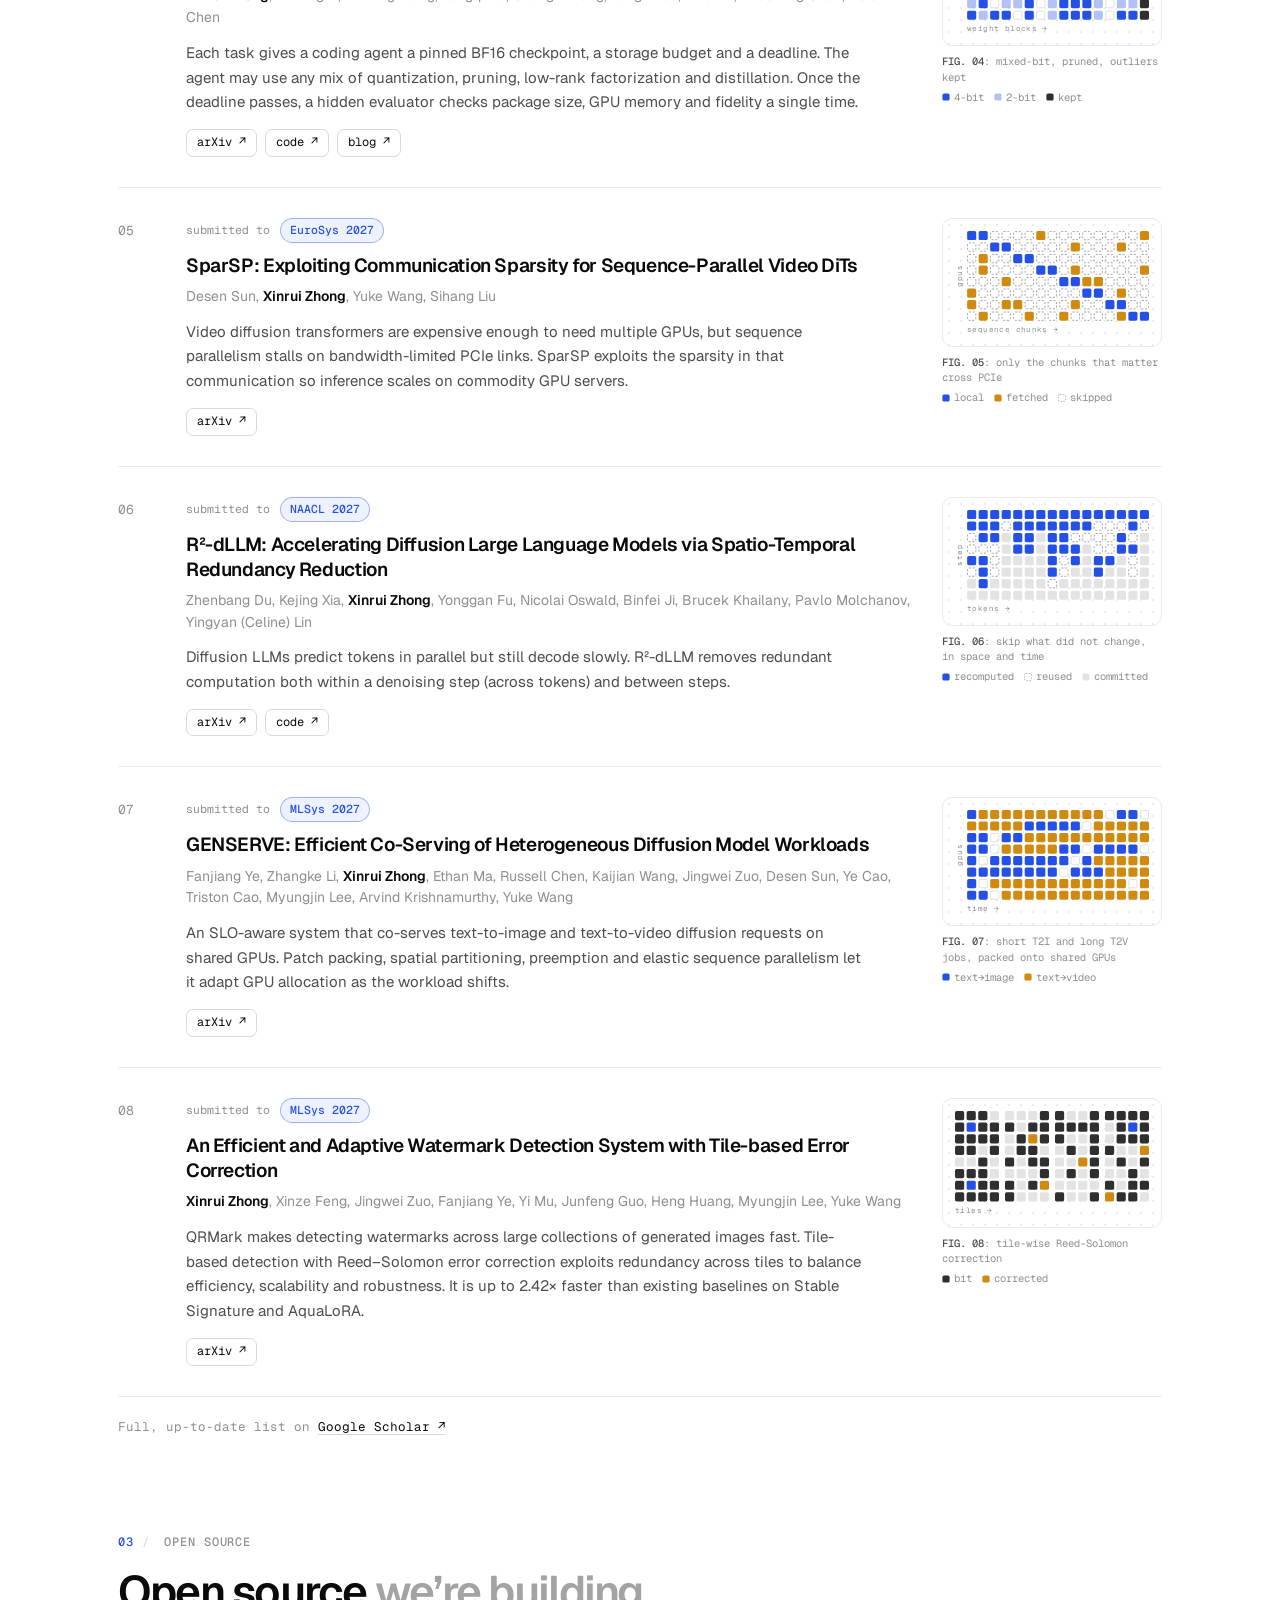
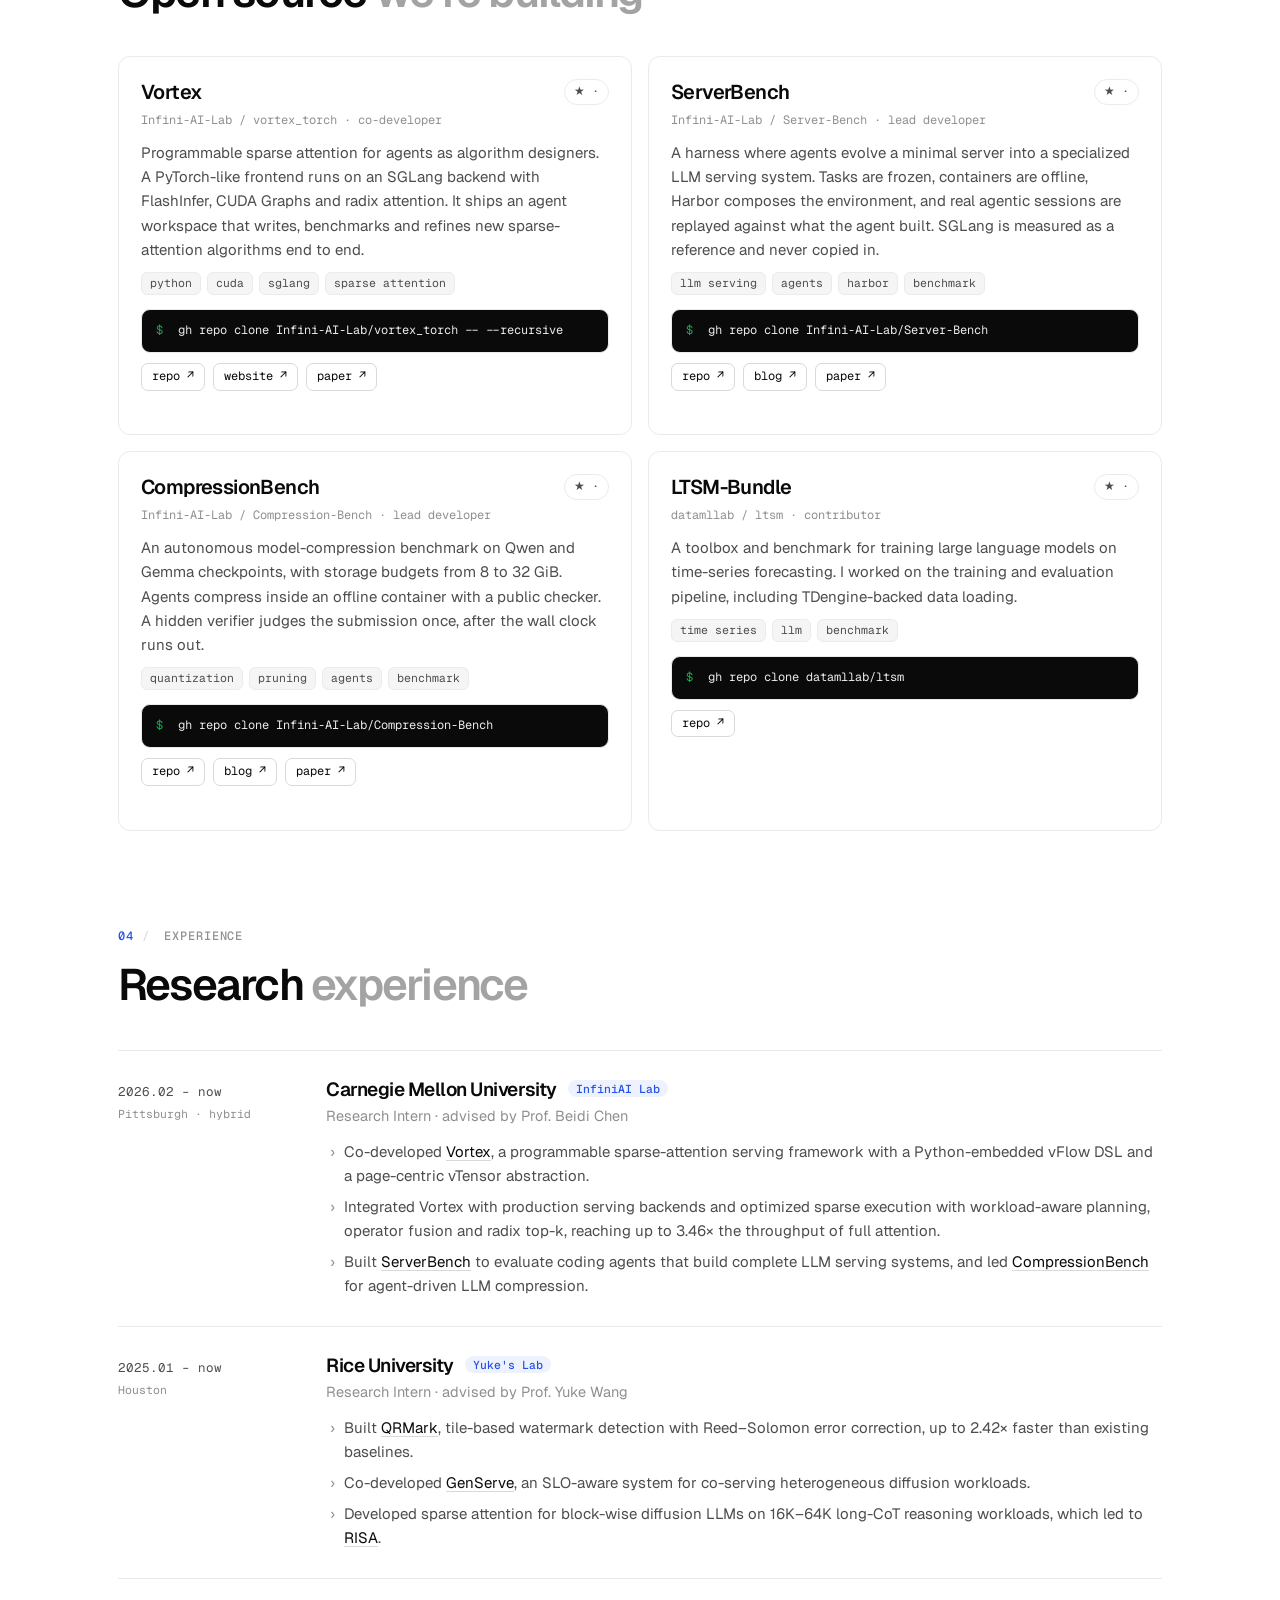
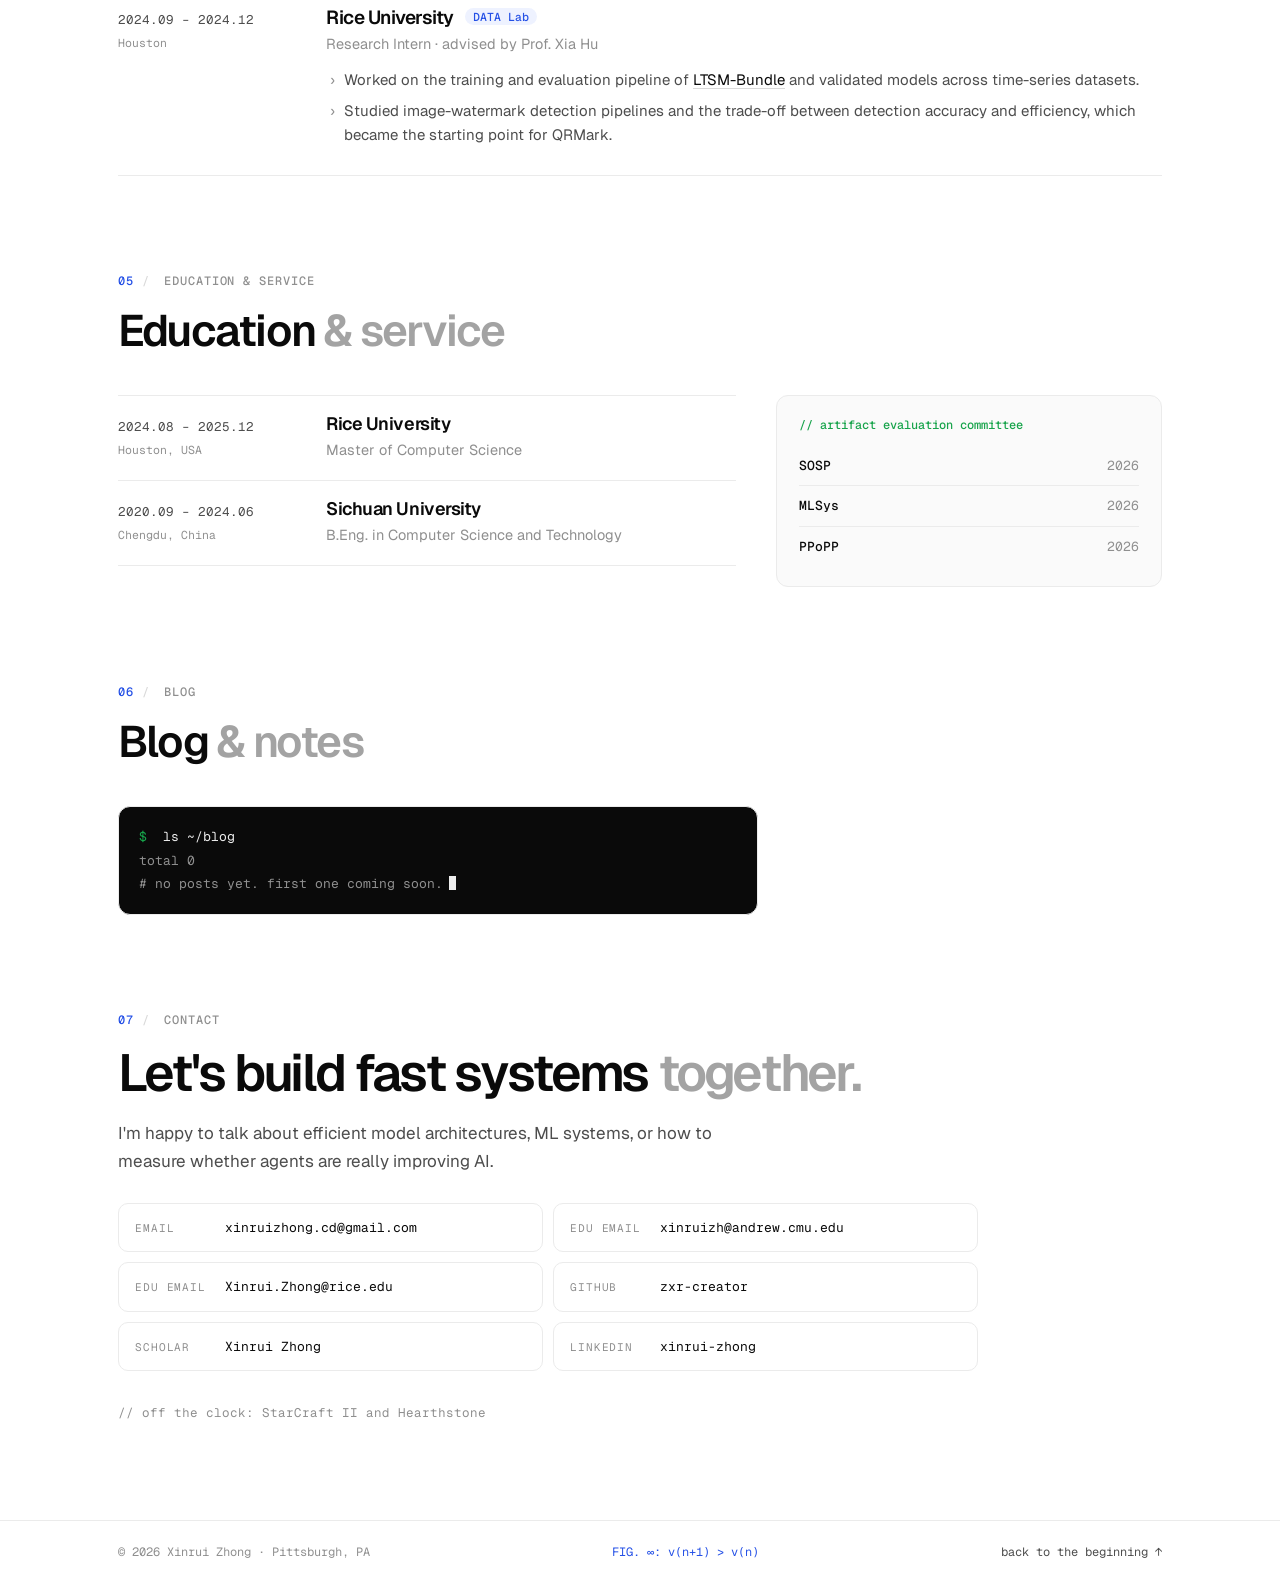
==== commit 66006e75: "Add public CV (email only) with links in the nav and hero Co-Authored-By: Claude Opus 5.5 <noreply@a" ====
--- a/index.html
+++ b/index.html
@@ -47,6 +47,7 @@
         <a href="#experience">experience</a>
         <a href="#blog">blog</a>
         <a href="#contact">contact</a>
+        <a href="Xinrui_Zhong_CV.pdf">cv</a>
       </nav>
       <button class="theme" id="theme-toggle" type="button" aria-label="Toggle dark mode" title="Toggle theme (t)">
         <svg class="theme__sun" viewBox="0 0 24 24" aria-hidden="true"><circle cx="12" cy="12" r="4" /><path d="M12 2v2M12 20v2M4.9 4.9l1.4 1.4M17.7 17.7l1.4 1.4M2 12h2M20 12h2M4.9 19.1l1.4-1.4M17.7 6.3l1.4-1.4" /></svg>
@@ -74,6 +75,9 @@
           <div class="cta">
             <a class="btn btn--primary js-mail" data-u="xinruizhong.cd" data-d="gmail.com" href="#contact">
               <svg viewBox="0 0 24 24" aria-hidden="true"><rect x="3" y="5" width="18" height="14" rx="2" /><path d="m3 7 9 6 9-6" /></svg>Email
+            </a>
+            <a class="btn" href="Xinrui_Zhong_CV.pdf">
+              <svg viewBox="0 0 24 24" aria-hidden="true"><path d="M14 3H7a2 2 0 0 0-2 2v14a2 2 0 0 0 2 2h10a2 2 0 0 0 2-2V8z" /><path d="M14 3v5h5M9 13h6M9 17h6" /></svg>CV
             </a>
             <a class="btn" href="https://github.com/zxr-creator">
               <svg viewBox="0 0 24 24" aria-hidden="true" class="fill"><path d="M12 2a10 10 0 0 0-3.16 19.49c.5.09.68-.22.68-.48v-1.7c-2.78.6-3.37-1.34-3.37-1.34-.45-1.16-1.11-1.47-1.11-1.47-.91-.62.07-.6.07-.6 1 .07 1.53 1.03 1.53 1.03.9 1.52 2.34 1.08 2.91.83.09-.65.35-1.09.63-1.34-2.22-.25-4.55-1.11-4.55-4.94 0-1.09.39-1.98 1.03-2.68-.1-.25-.45-1.27.1-2.64 0 0 .84-.27 2.75 1.02a9.58 9.58 0 0 1 5 0c1.91-1.29 2.75-1.02 2.75-1.02.55 1.37.2 2.39.1 2.64.64.7 1.03 1.59 1.03 2.68 0 3.84-2.34 4.68-4.57 4.93.36.31.68.92.68 1.85v2.74c0 .27.18.58.69.48A10 10 0 0 0 12 2z" /></svg>GitHub
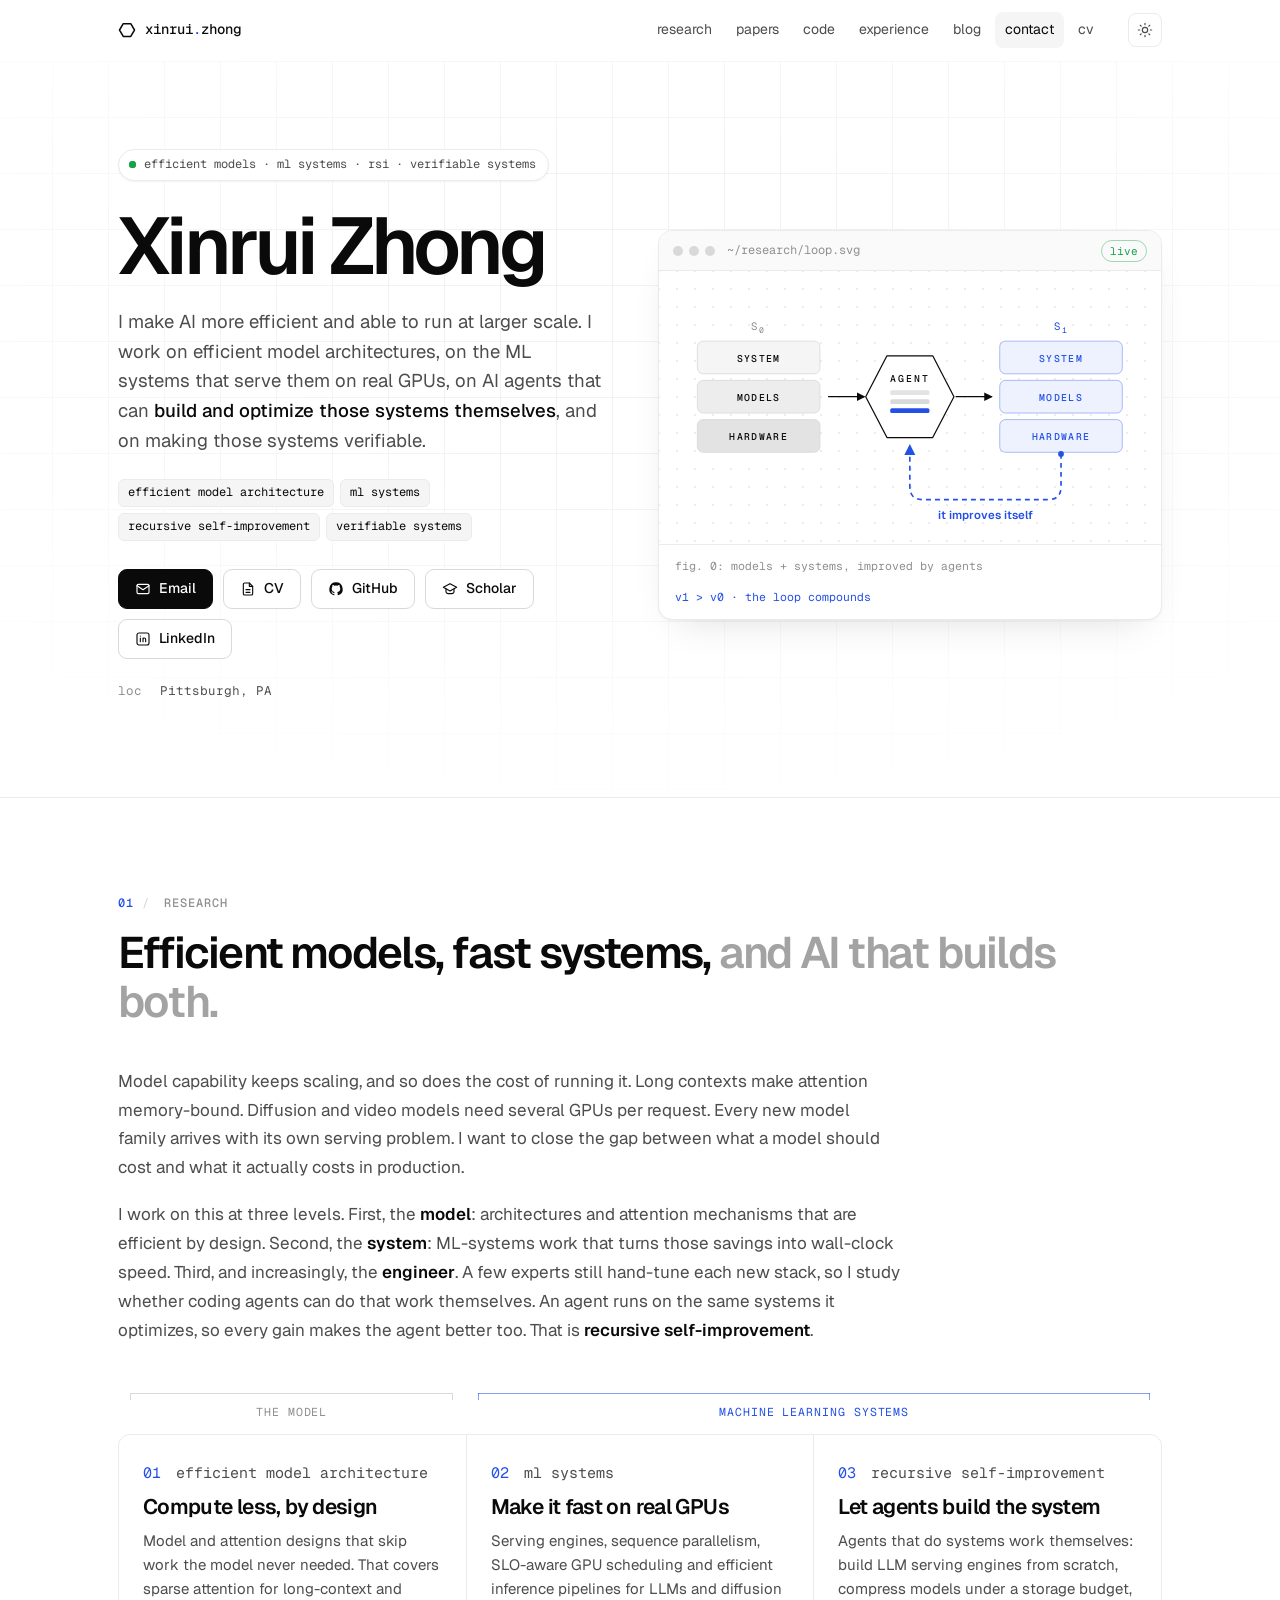
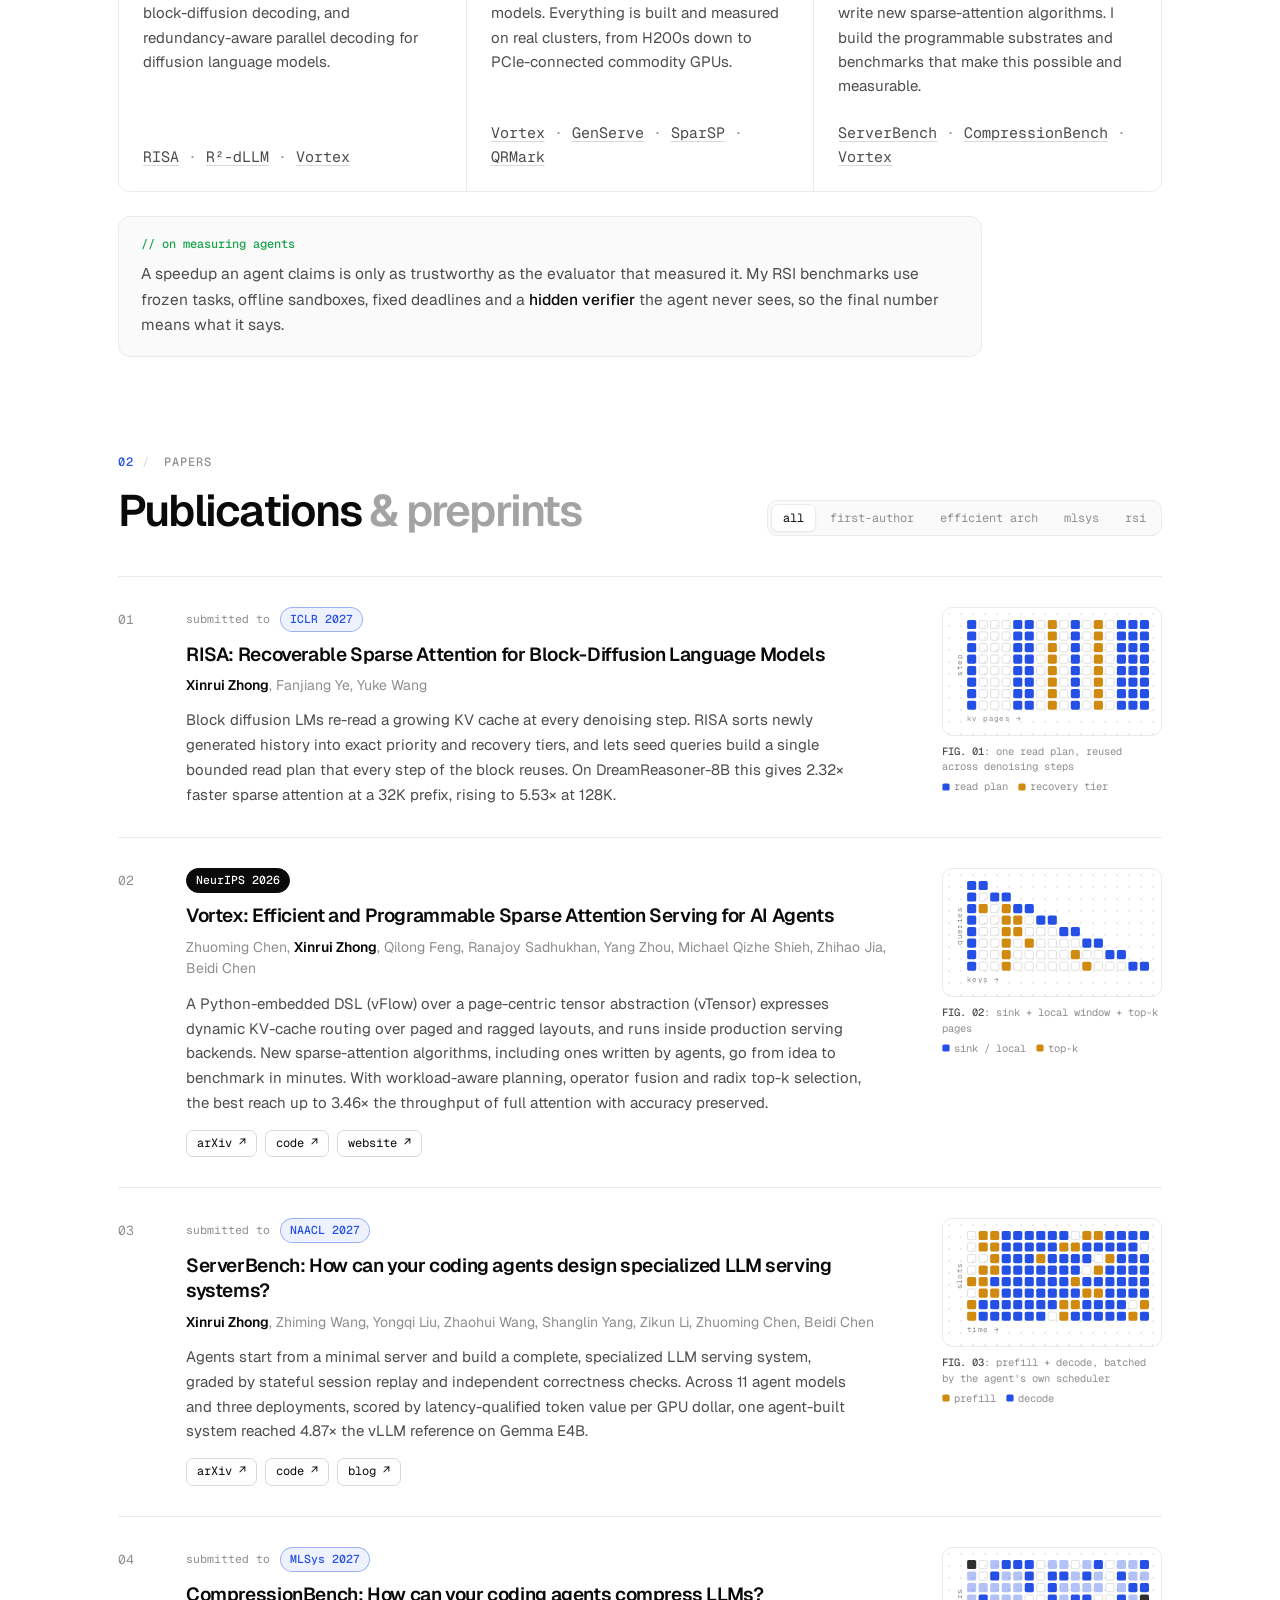
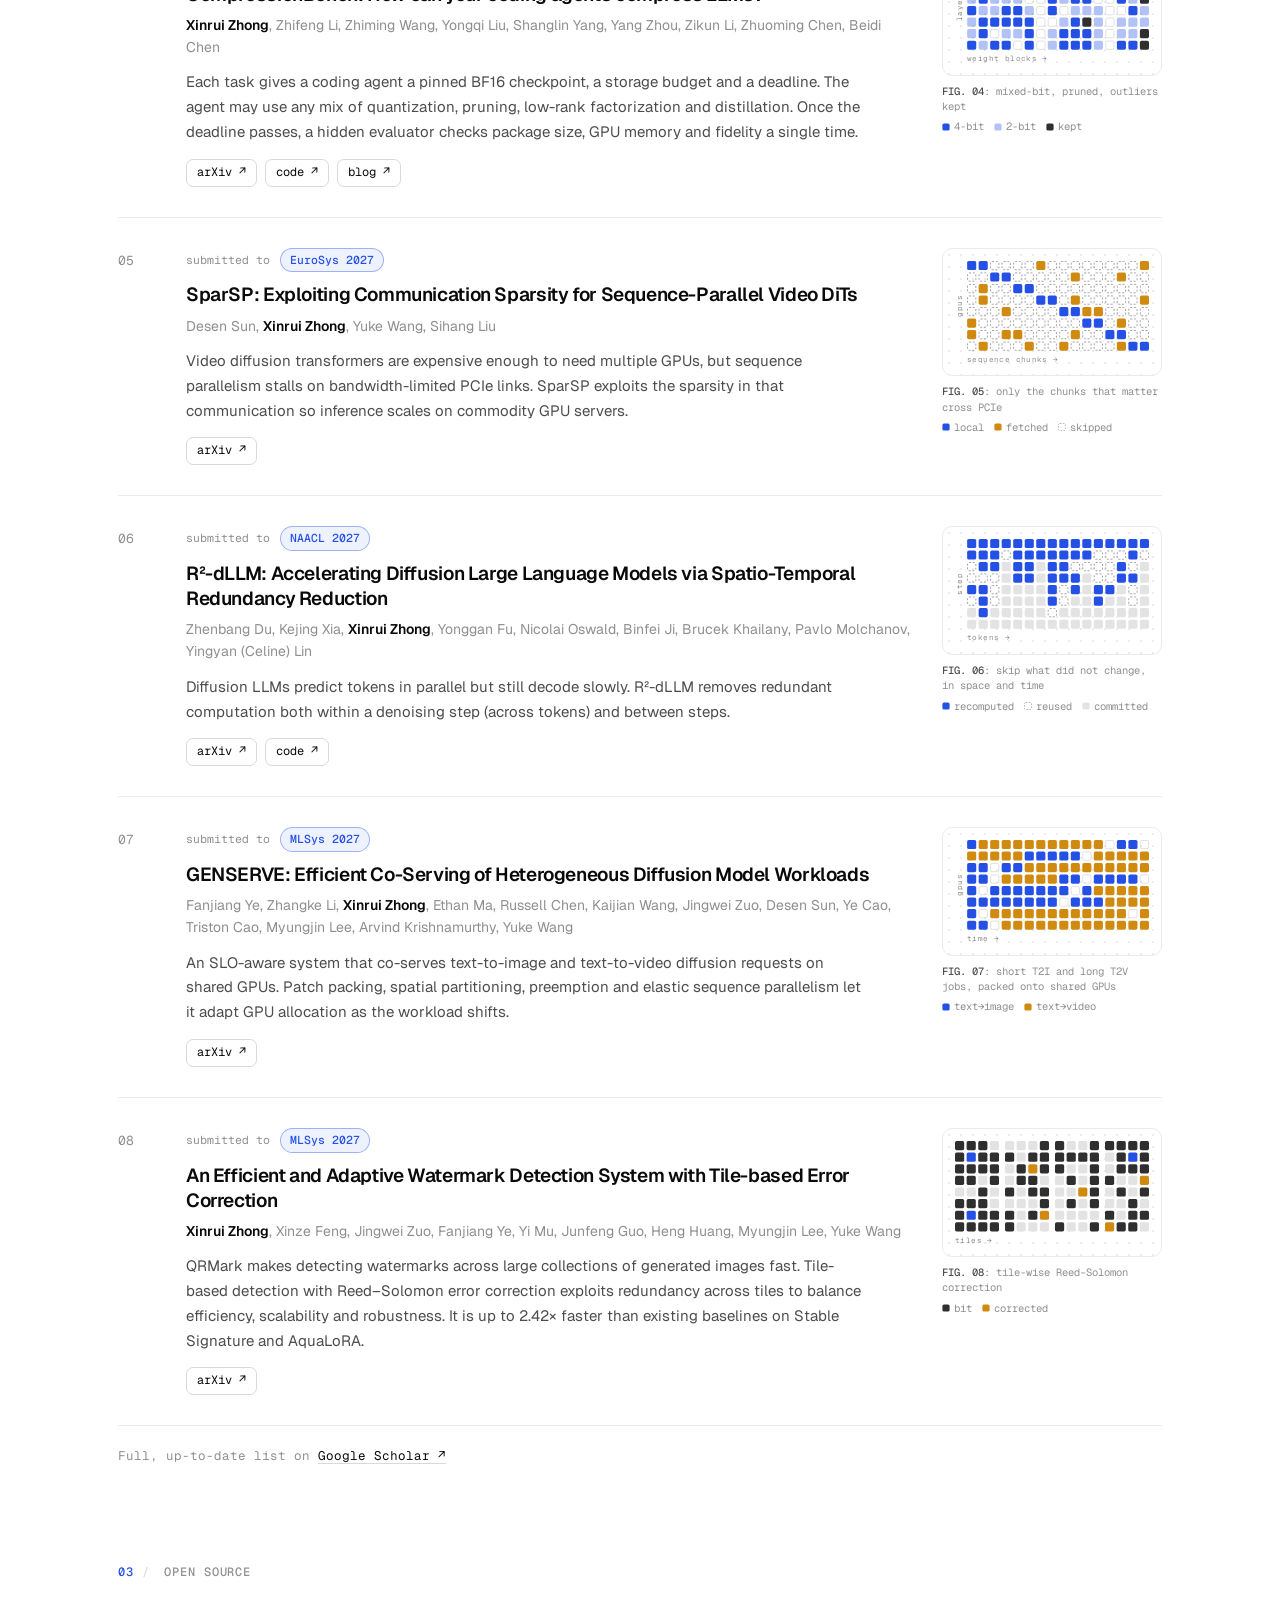
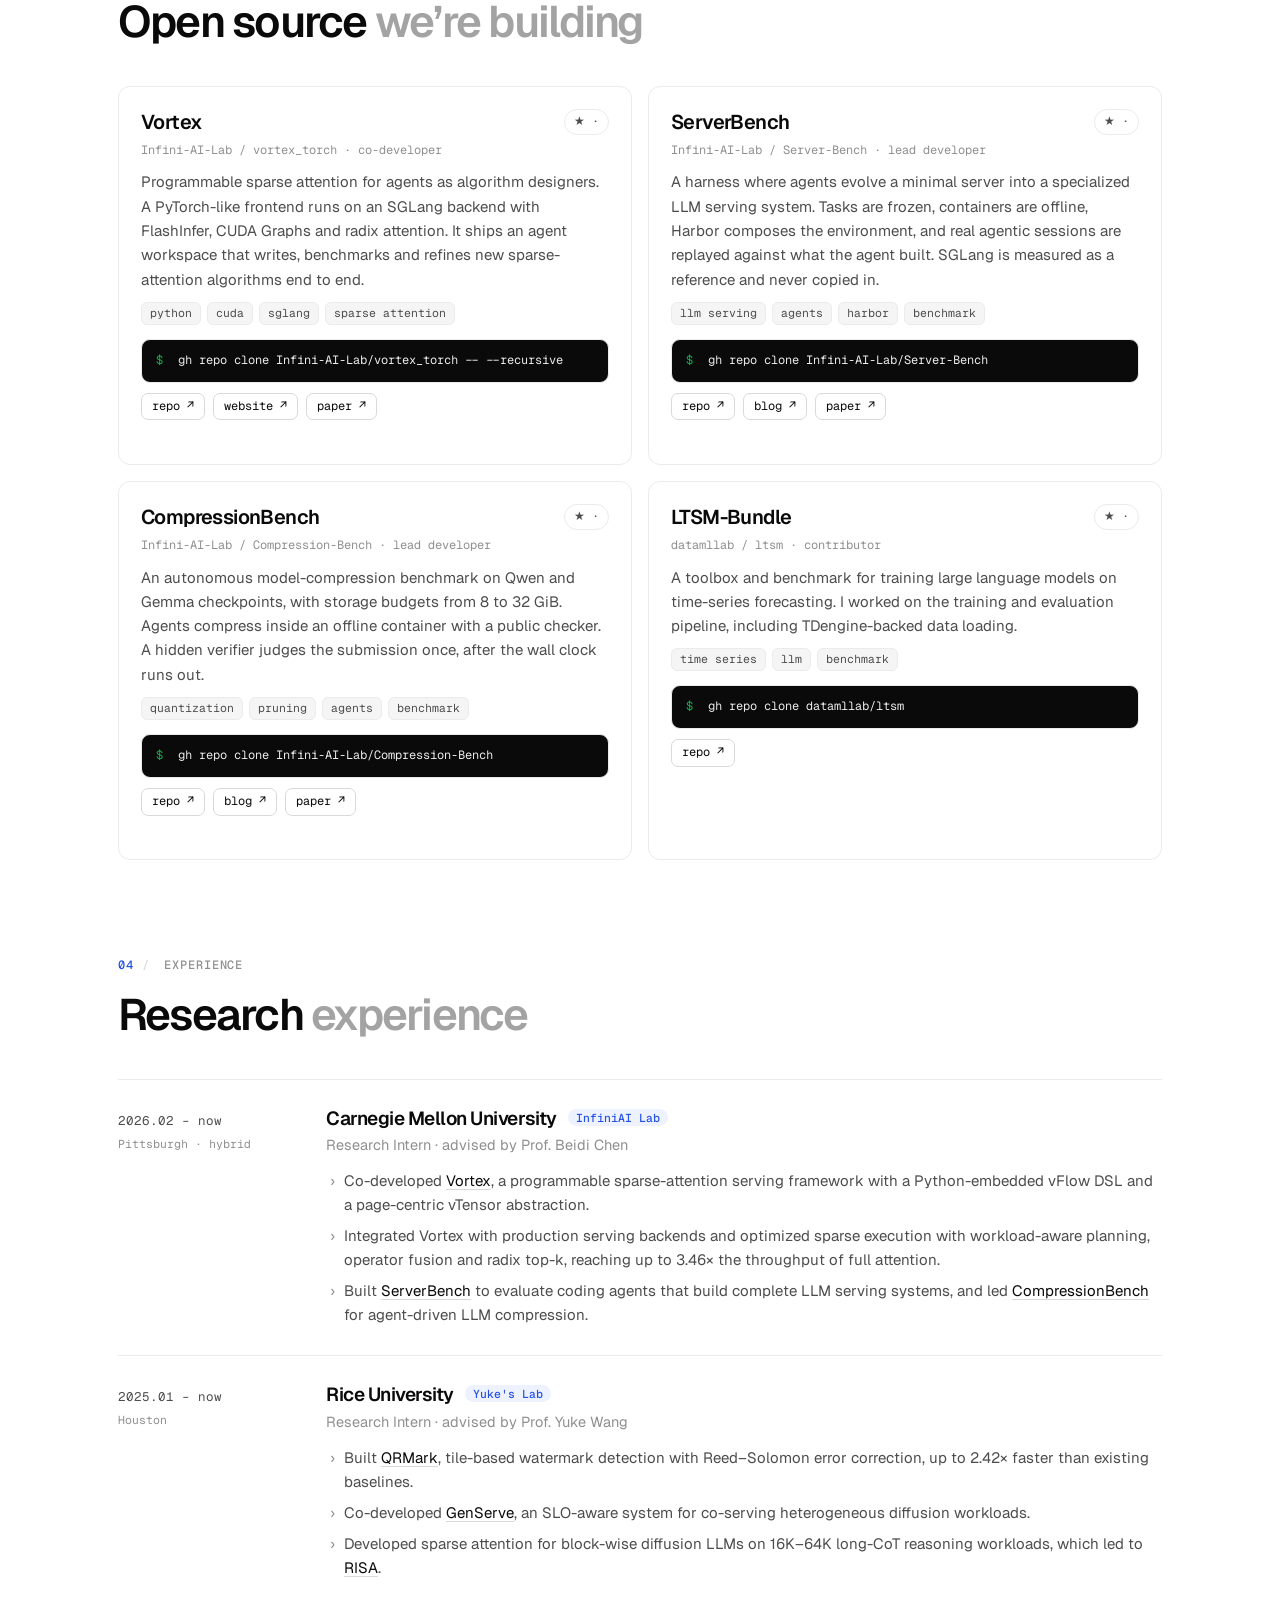
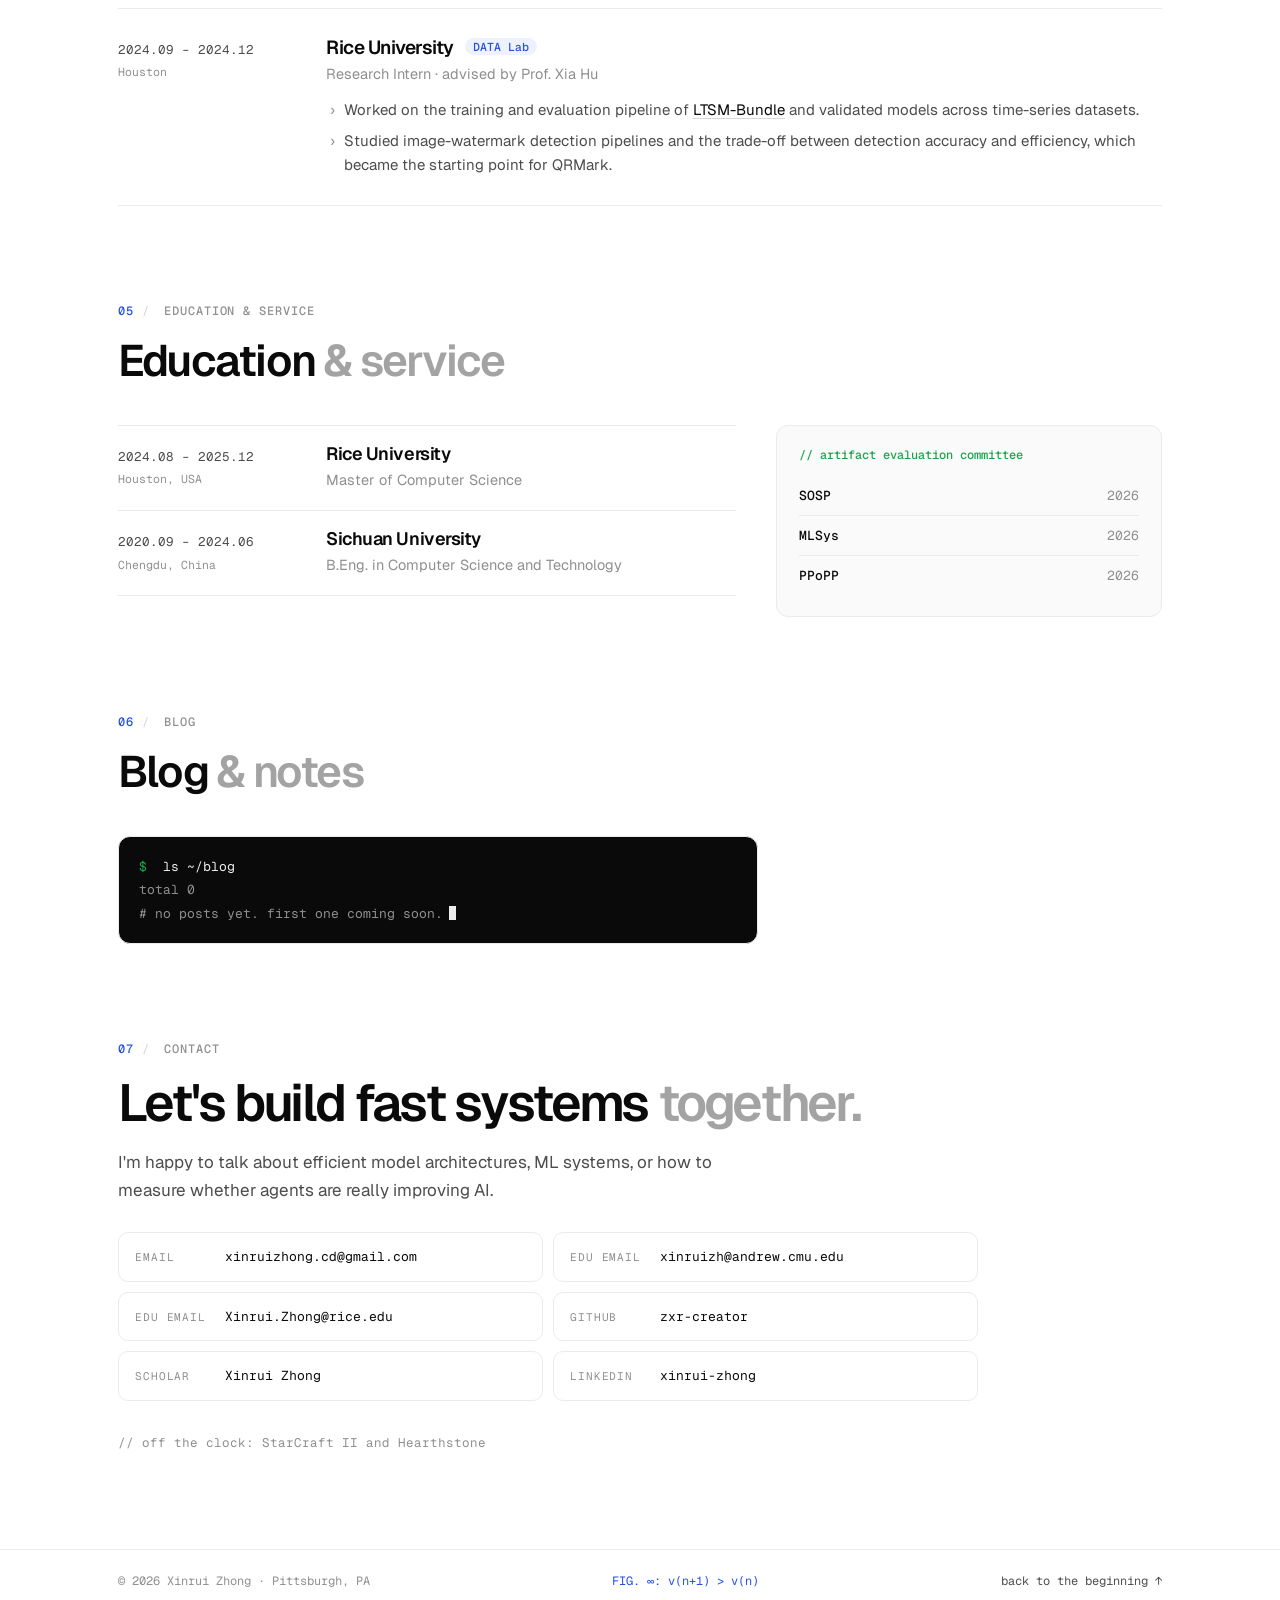
==== commit 149a07cf: "Reword hero; add verifiable systems to research interests; drop "conventional" Co-Authored-By: Claud" ====
--- a/index.html
+++ b/index.html
@@ -4,10 +4,10 @@
   <meta charset="utf-8" />
   <meta name="viewport" content="width=device-width, initial-scale=1" />
   <title>Xinrui Zhong</title>
-  <meta name="description" content="Xinrui Zhong works on efficient model architectures, machine learning systems, and recursive self-improvement: sparse attention, LLM and diffusion serving, and benchmarks for AI agents that build ML systems." />
+  <meta name="description" content="Xinrui Zhong works on efficient model architectures, machine learning systems, recursive self-improvement, and verifiable systems: sparse attention, LLM and diffusion serving, and benchmarks for AI agents that build ML systems." />
   <meta name="author" content="Xinrui Zhong" />
   <meta property="og:title" content="Xinrui Zhong" />
-  <meta property="og:description" content="Efficient model architecture · ML systems · recursive self-improvement." />
+  <meta property="og:description" content="Efficient model architecture · ML systems · recursive self-improvement · verifiable systems." />
   <meta property="og:type" content="website" />
   <meta property="og:url" content="https://zxr-creator.github.io/" />
   <meta name="theme-color" content="#ffffff" media="(prefers-color-scheme: light)" />
@@ -61,16 +61,18 @@
     <section class="hero-band" aria-labelledby="name">
       <div class="hero wrap">
         <div class="hero__text">
-          <p class="status"><span class="status__dot" aria-hidden="true"></span>efficient models · ml systems · rsi</p>
+          <p class="status"><span class="status__dot" aria-hidden="true"></span>efficient models · ml systems · rsi · verifiable systems</p>
           <h1 id="name">Xinrui Zhong</h1>
           <p class="lede">
-            I make AI cheaper to run. I work on efficient model architectures, on the systems that serve
-            them on real GPUs, and on AI agents that can <em>build and optimize those systems themselves</em>.
+            I make AI more efficient and able to run at larger scale. I work on efficient model
+            architectures, on the ML systems that serve them on real GPUs, on AI agents that can
+            <em>build and optimize those systems themselves</em>, and on making those systems verifiable.
           </p>
           <ul class="focus" aria-label="Research interests">
             <li>efficient model architecture</li>
             <li>ml systems</li>
             <li>recursive self-improvement</li>
+            <li>verifiable systems</li>
           </ul>
           <div class="cta">
             <a class="btn btn--primary js-mail" data-u="xinruizhong.cd" data-d="gmail.com" href="#contact">
@@ -170,7 +172,7 @@
         </p>
         <p>
           I work on this at three levels. First, the <strong>model</strong>: architectures and attention
-          mechanisms that are efficient by design. Second, the <strong>system</strong>: conventional
+          mechanisms that are efficient by design. Second, the <strong>system</strong>:
           ML-systems work that turns those savings into wall-clock speed. Third, and increasingly, the
           <strong>engineer</strong>. A few experts still hand-tune each new stack, so I study whether coding
           agents can do that work themselves. An agent runs on the same systems it optimizes, so every gain
@@ -195,10 +197,10 @@
             <p class="pillar__refs"><a href="#p-risa">RISA</a> · <a href="#p-r2dllm">R²-dLLM</a> · <a href="#p-vortex">Vortex</a></p>
           </li>
           <li class="pillar">
-            <p class="pillar__idx"><span>02</span> conventional ml systems</p>
+            <p class="pillar__idx"><span>02</span> ml systems</p>
             <h3>Make it fast on real GPUs</h3>
             <p>
-              Classic systems work: serving engines, sequence parallelism, SLO-aware GPU scheduling and
+              Serving engines, sequence parallelism, SLO-aware GPU scheduling and
               efficient inference pipelines for LLMs and diffusion models. Everything is built and measured on
               real clusters, from H200s down to PCIe-connected commodity GPUs.
             </p>
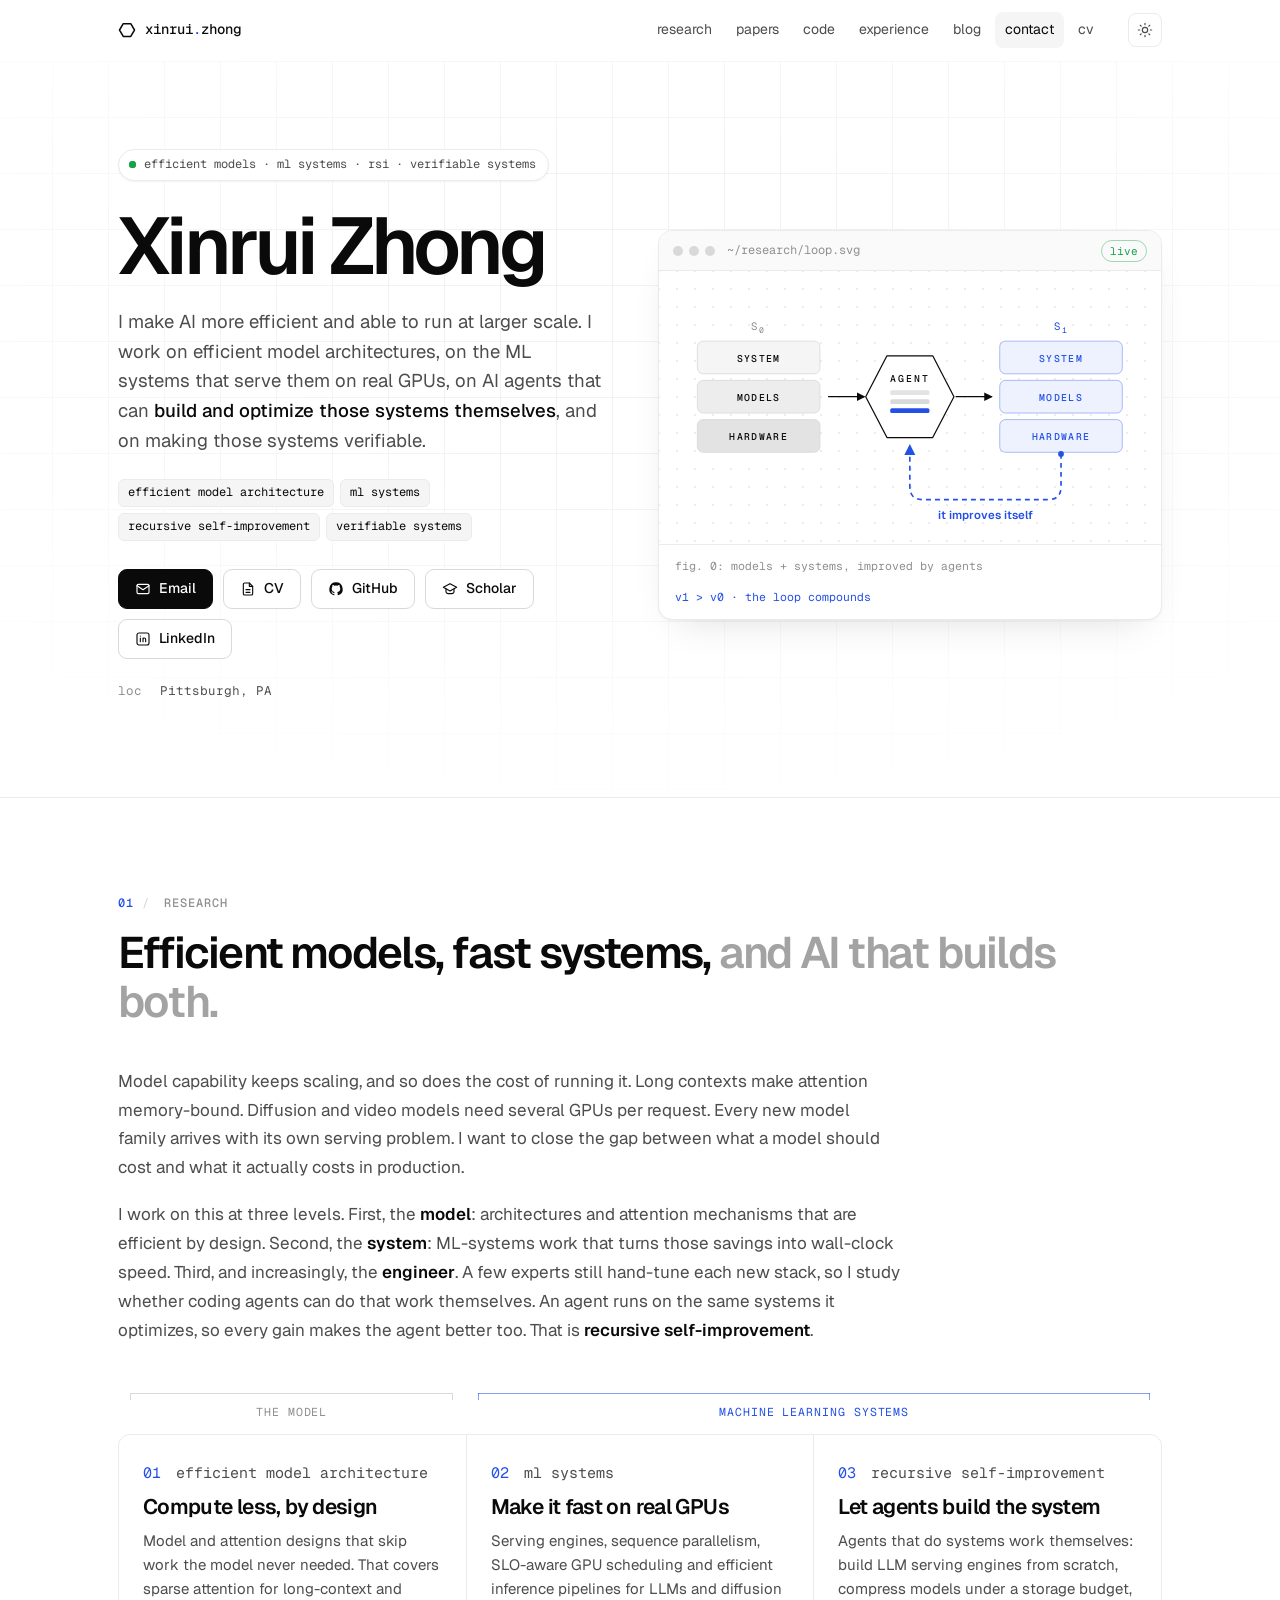
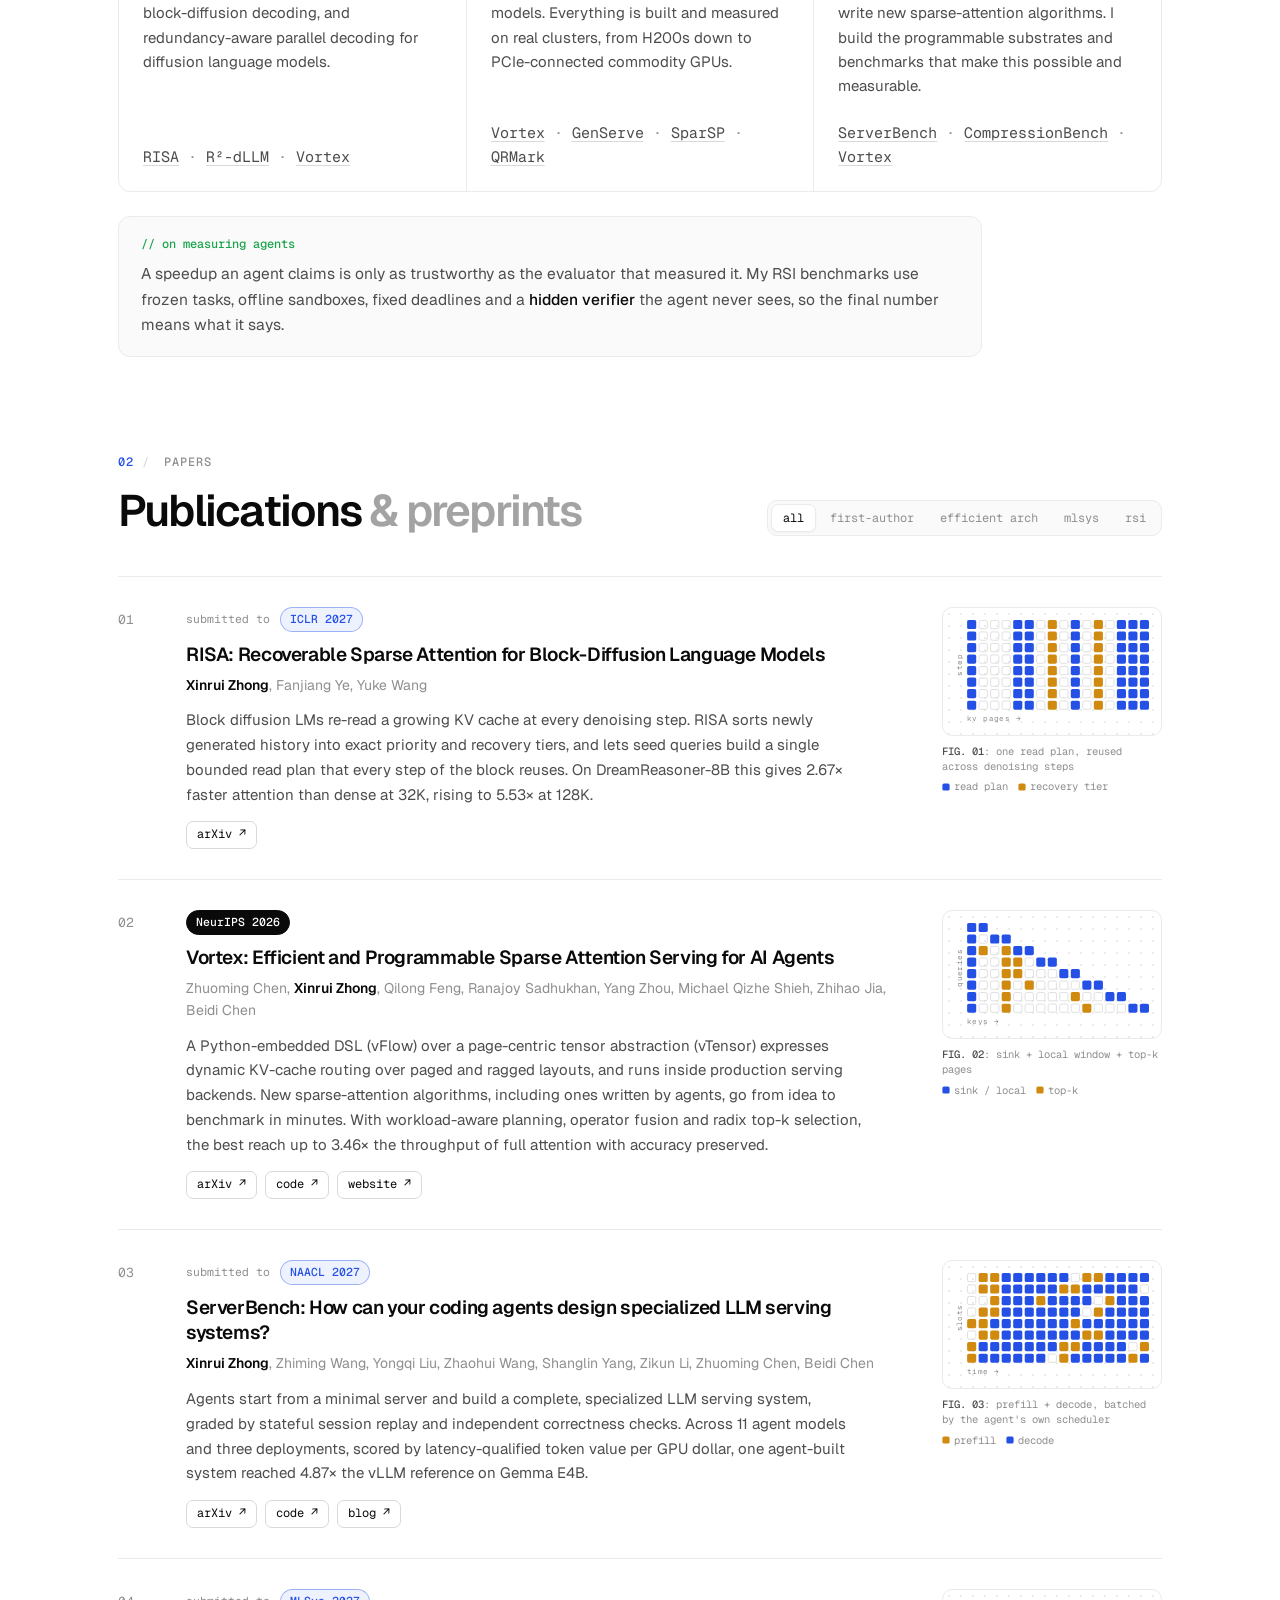
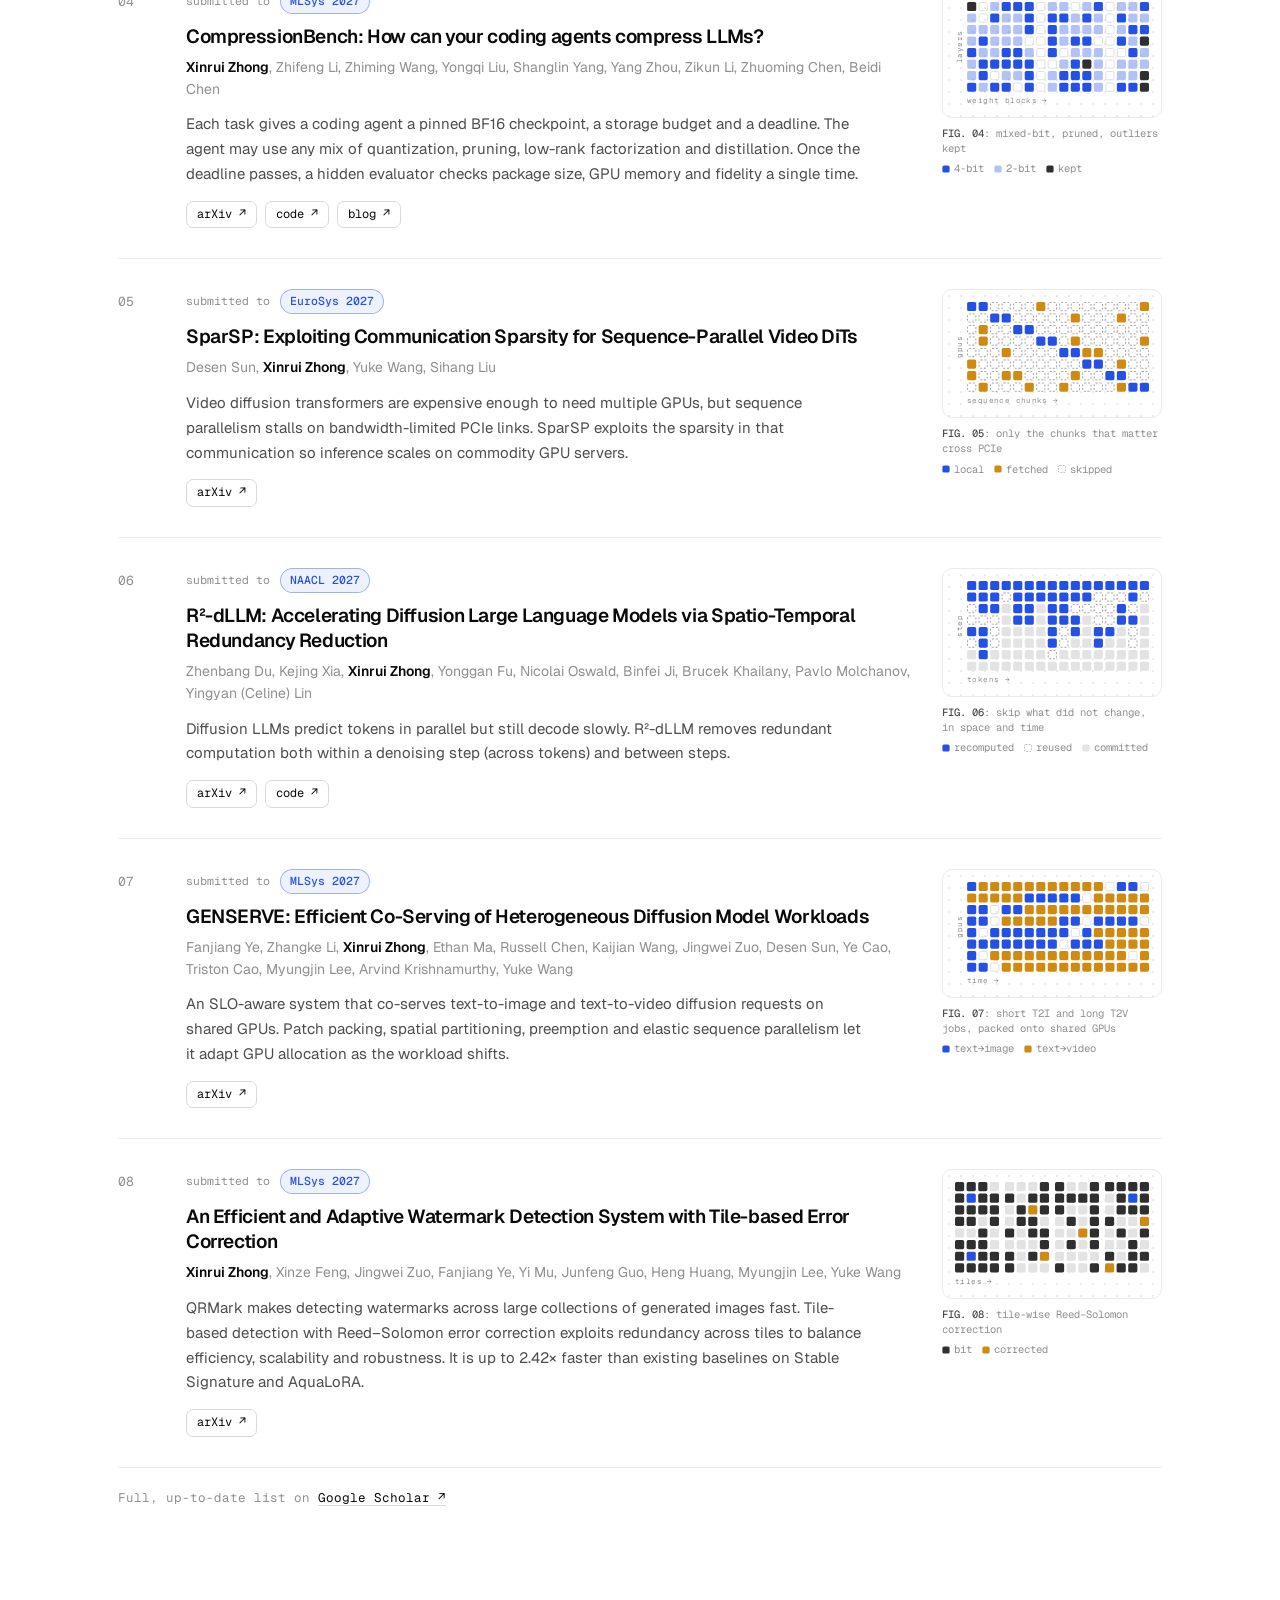
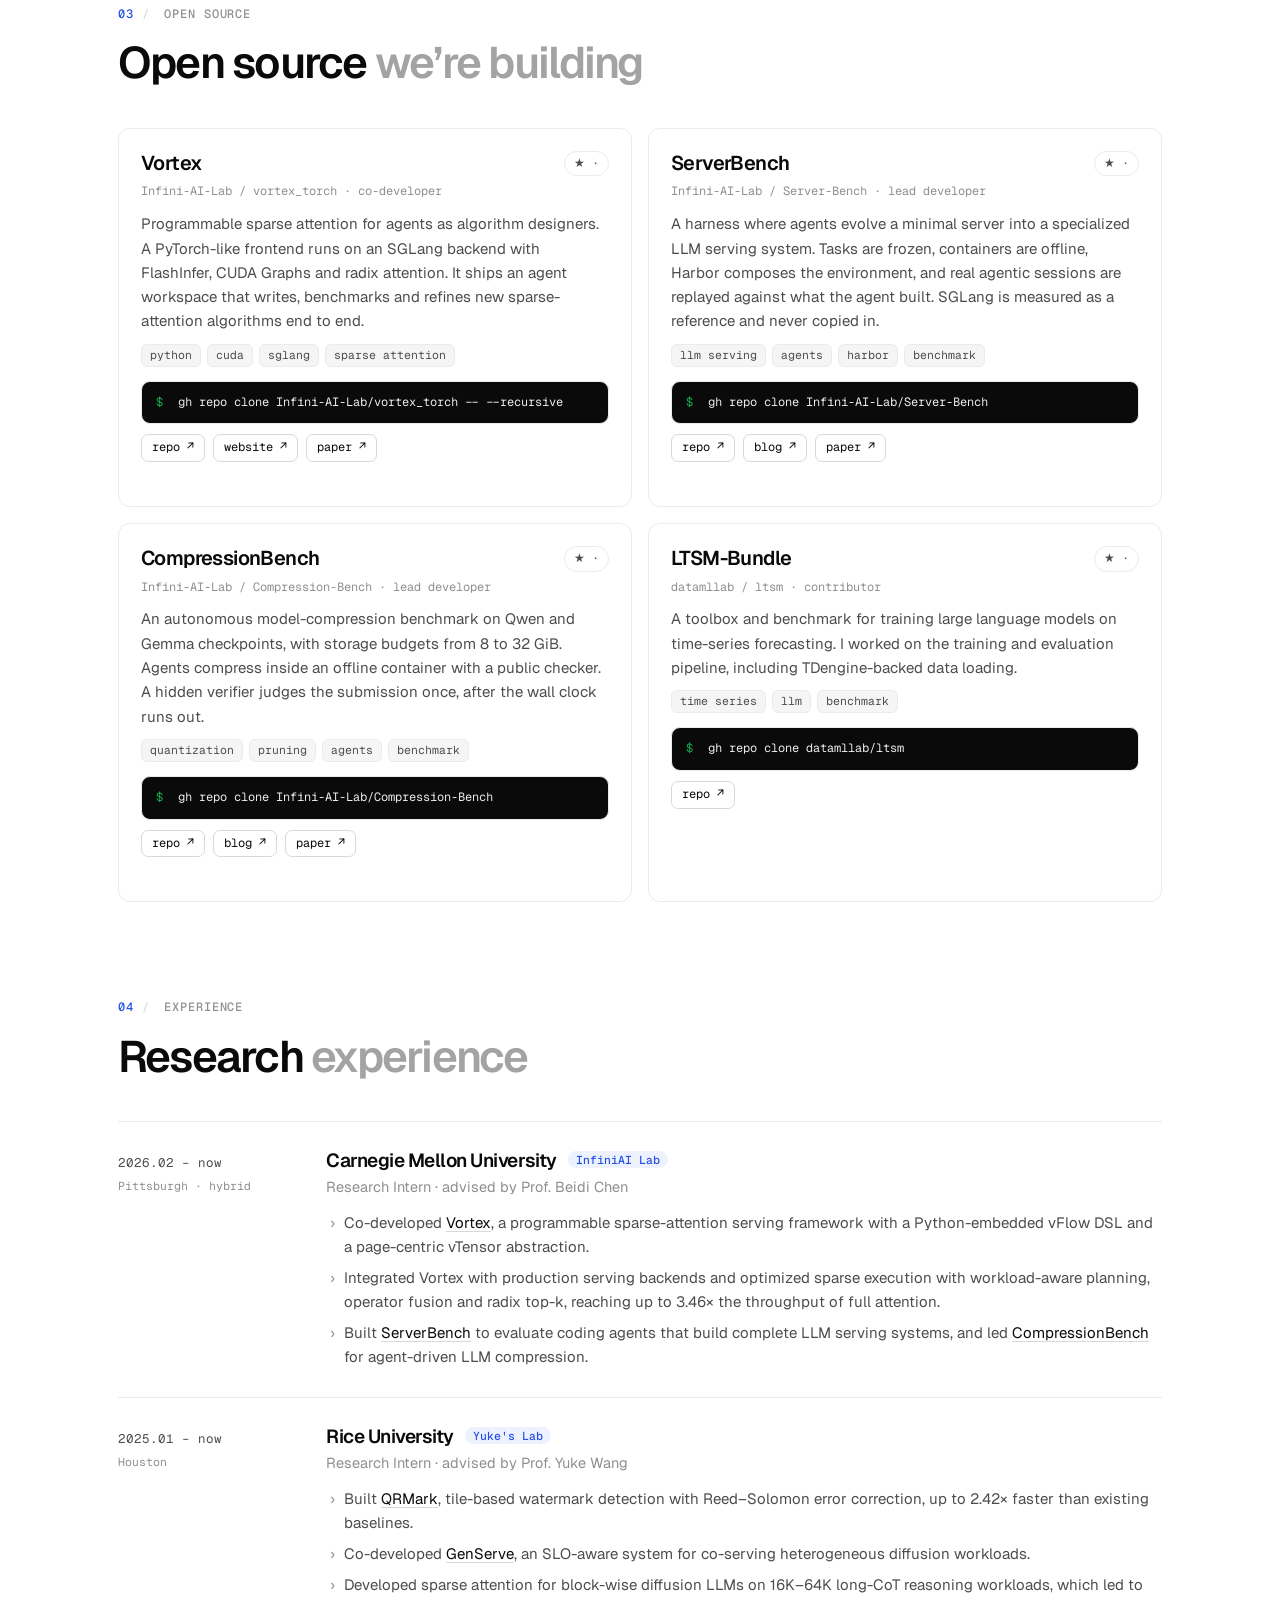
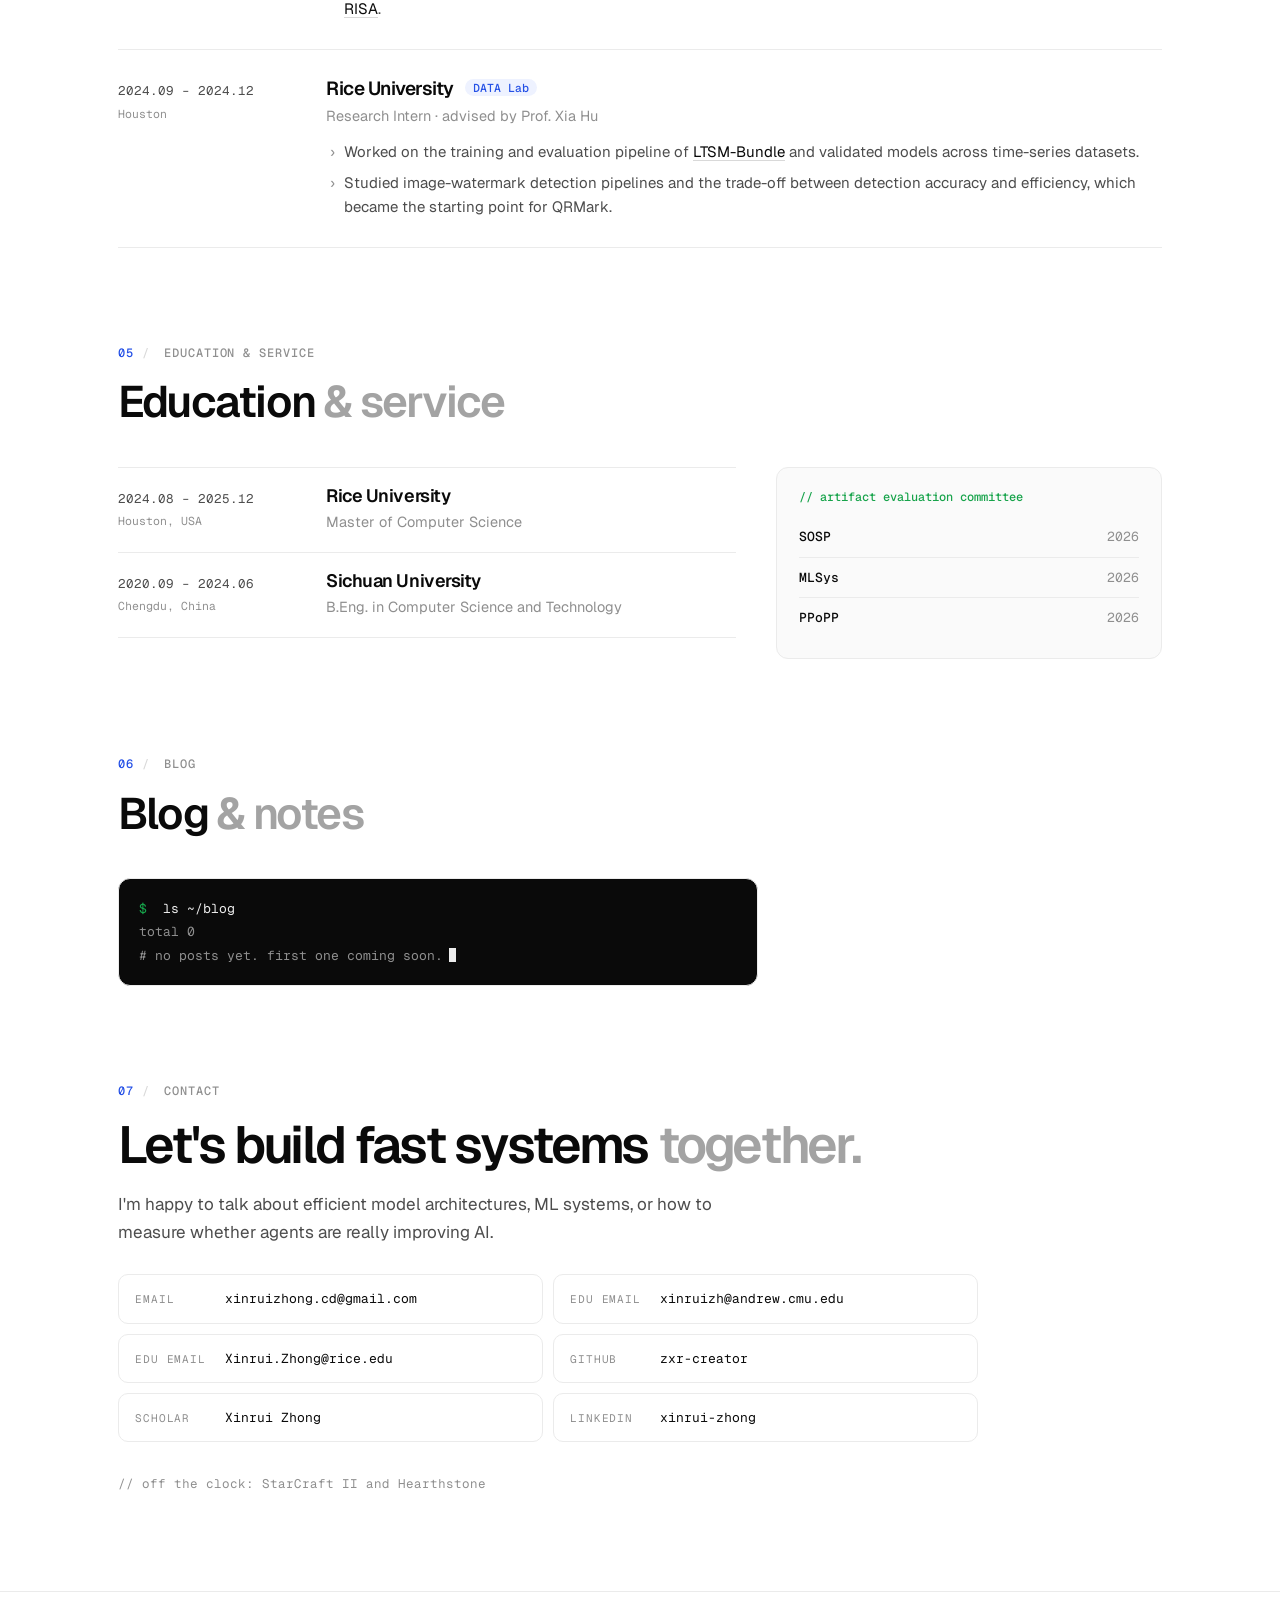
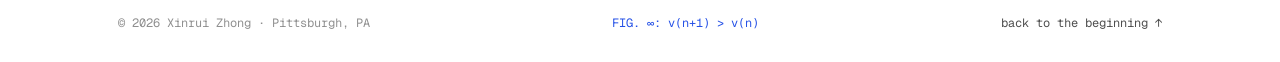
==== commit 24dddfb7: "RISA: add arXiv link; match v1 abstract's 32K speedup (2.67x) Co-Authored-By: Claude Opus 5.5 <norep" ====
--- a/index.html
+++ b/index.html
@@ -256,7 +256,10 @@
               Block diffusion LMs re-read a growing KV cache at every denoising step. RISA sorts newly
               generated history into exact priority and recovery tiers, and lets seed queries build a
               single bounded read plan that every step of the block reuses. On DreamReasoner-8B this gives
-              2.32× faster sparse attention at a 32K prefix, rising to 5.53× at 128K.
+              2.67× faster attention than dense at 32K, rising to 5.53× at 128K.
+            </p>
+            <p class="pub__links">
+              <a href="https://arxiv.org/abs/2611.22191">arXiv ↗</a>
             </p>
           </div>
           <figure class="plate" data-glyph="risa" data-cap="one read plan, reused across denoising steps"></figure>
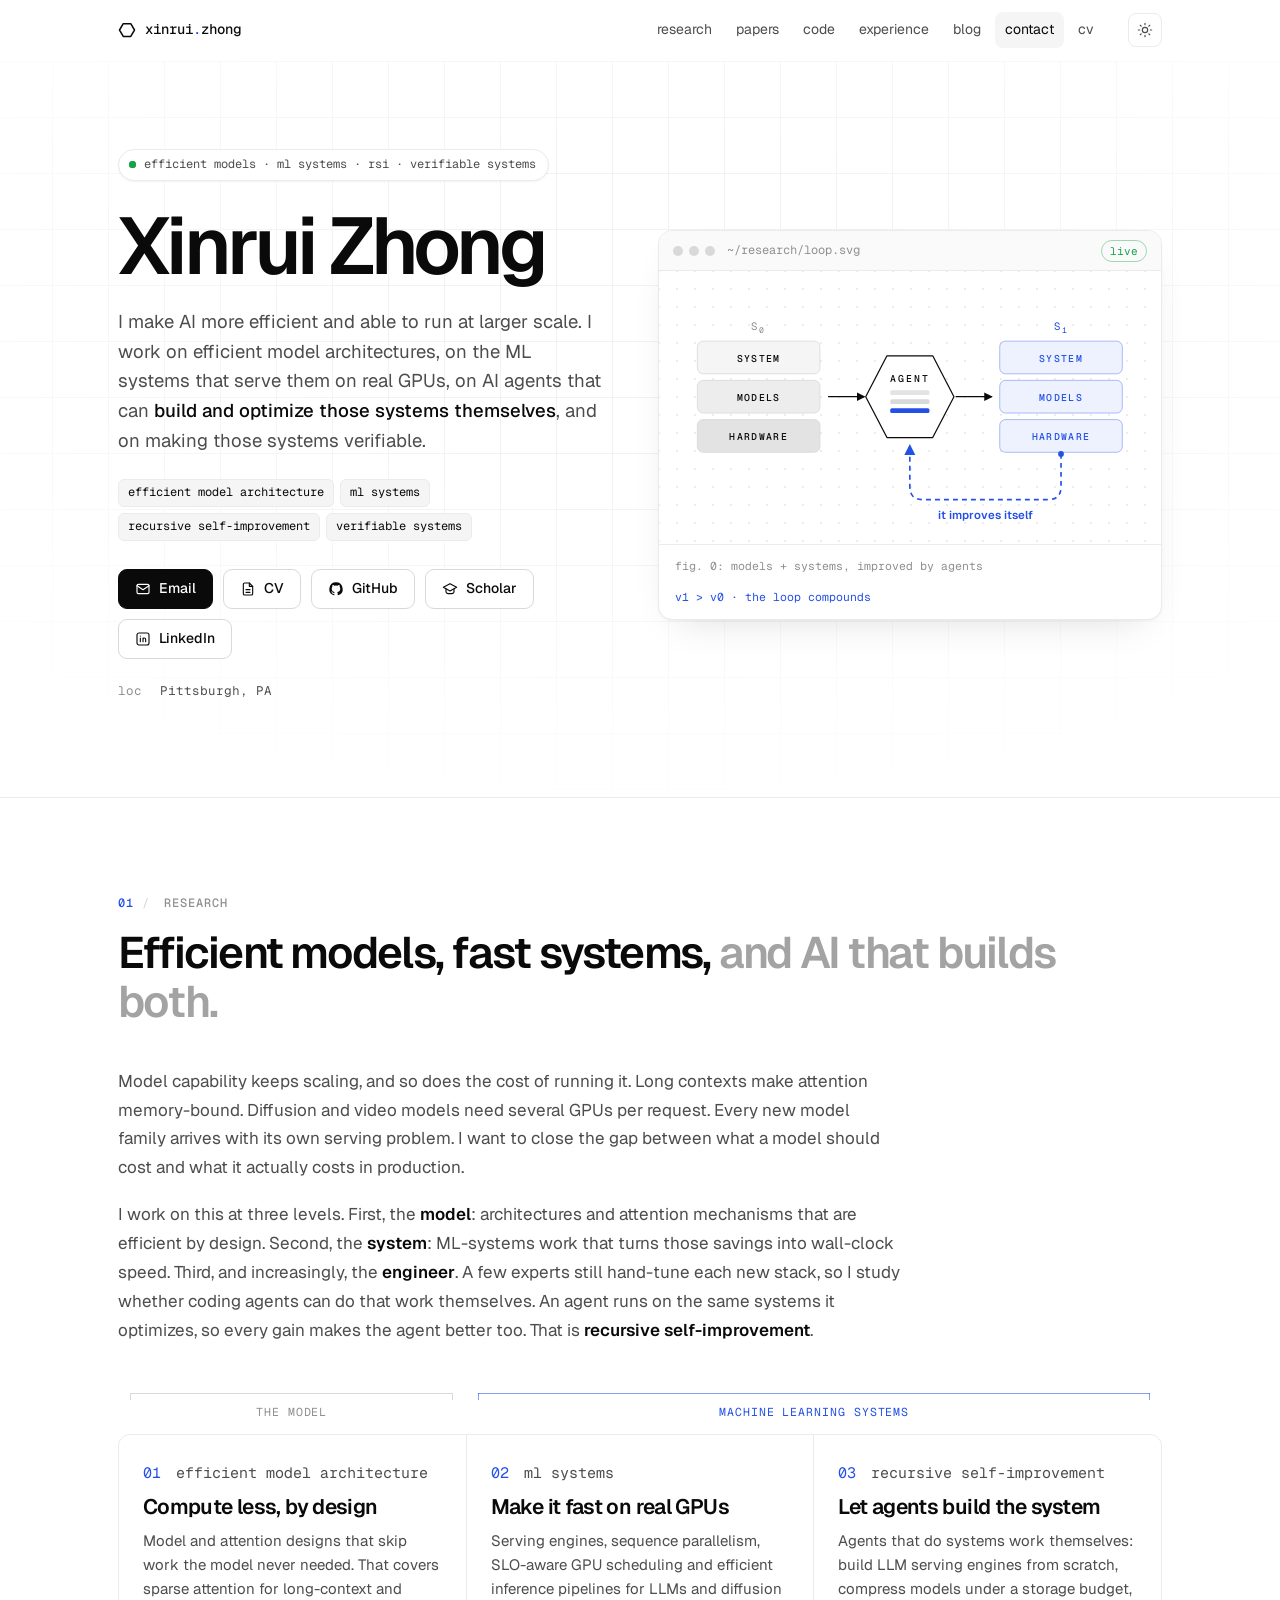
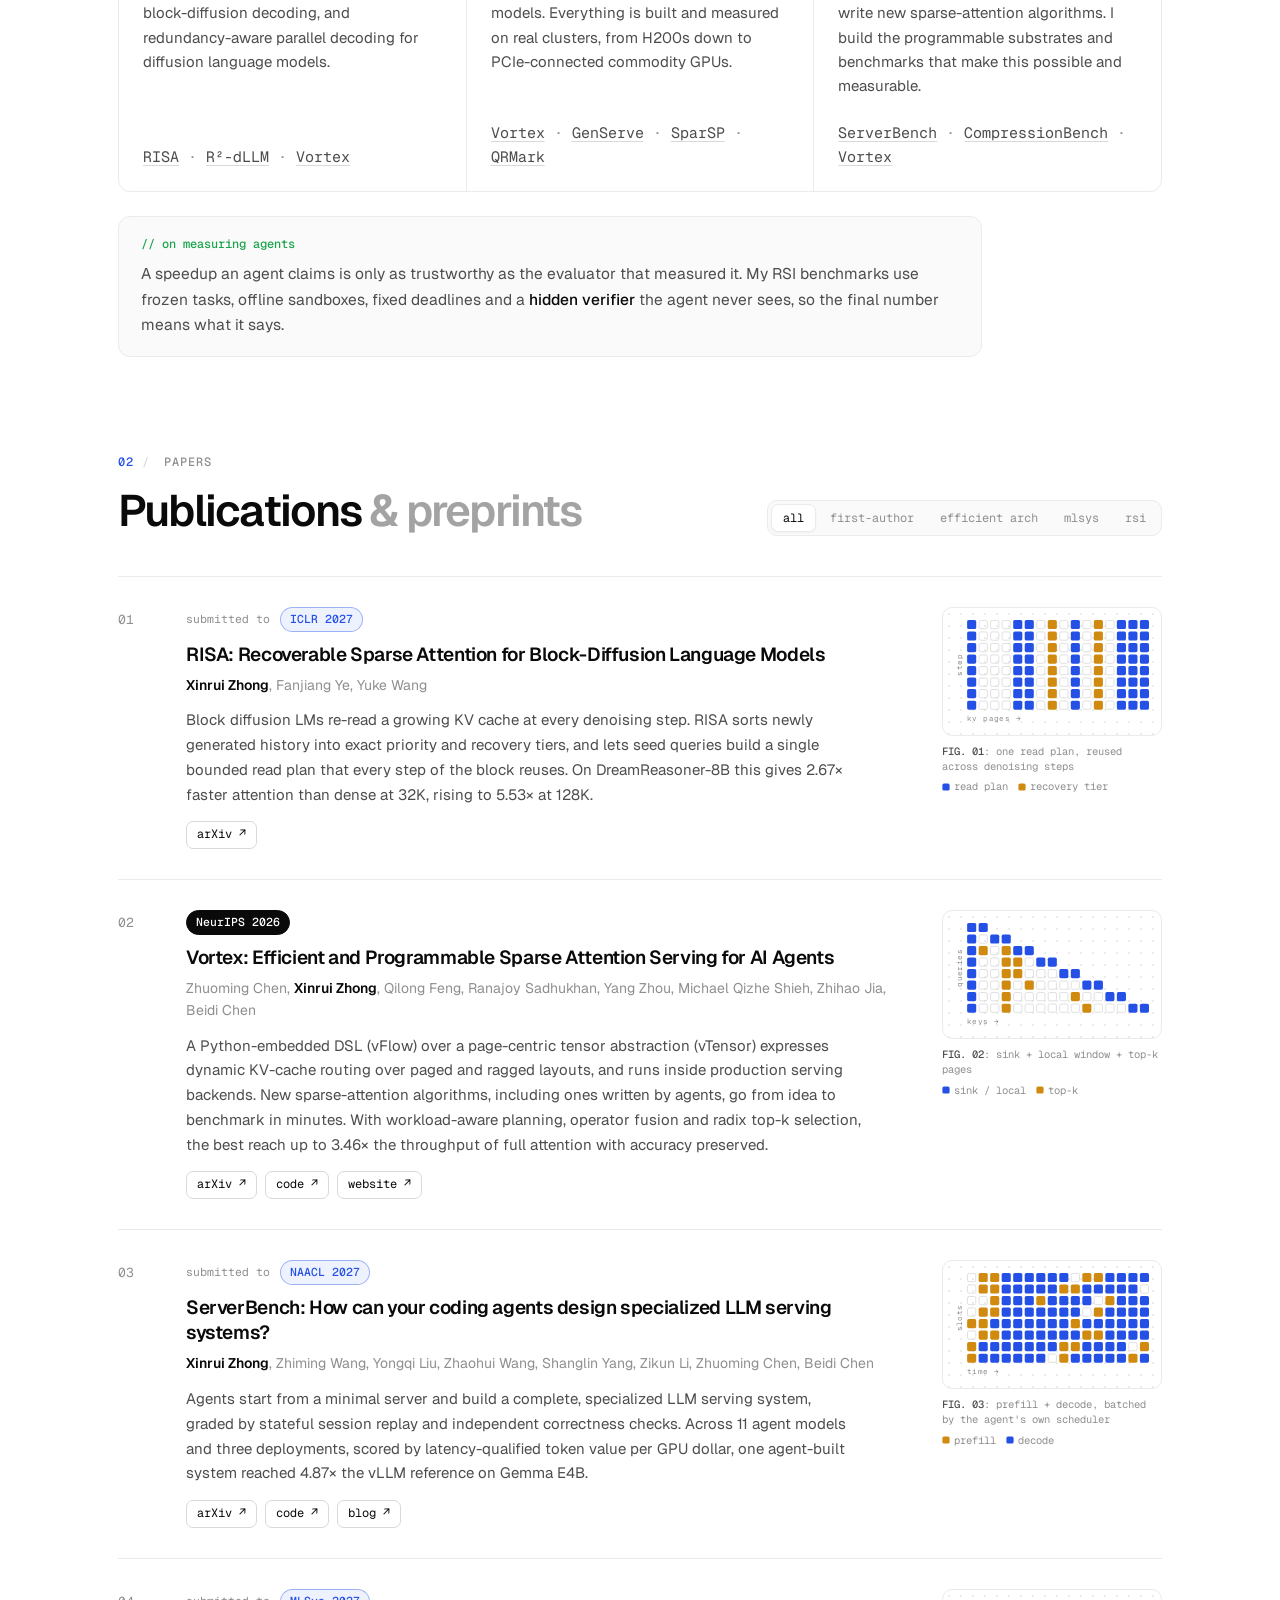
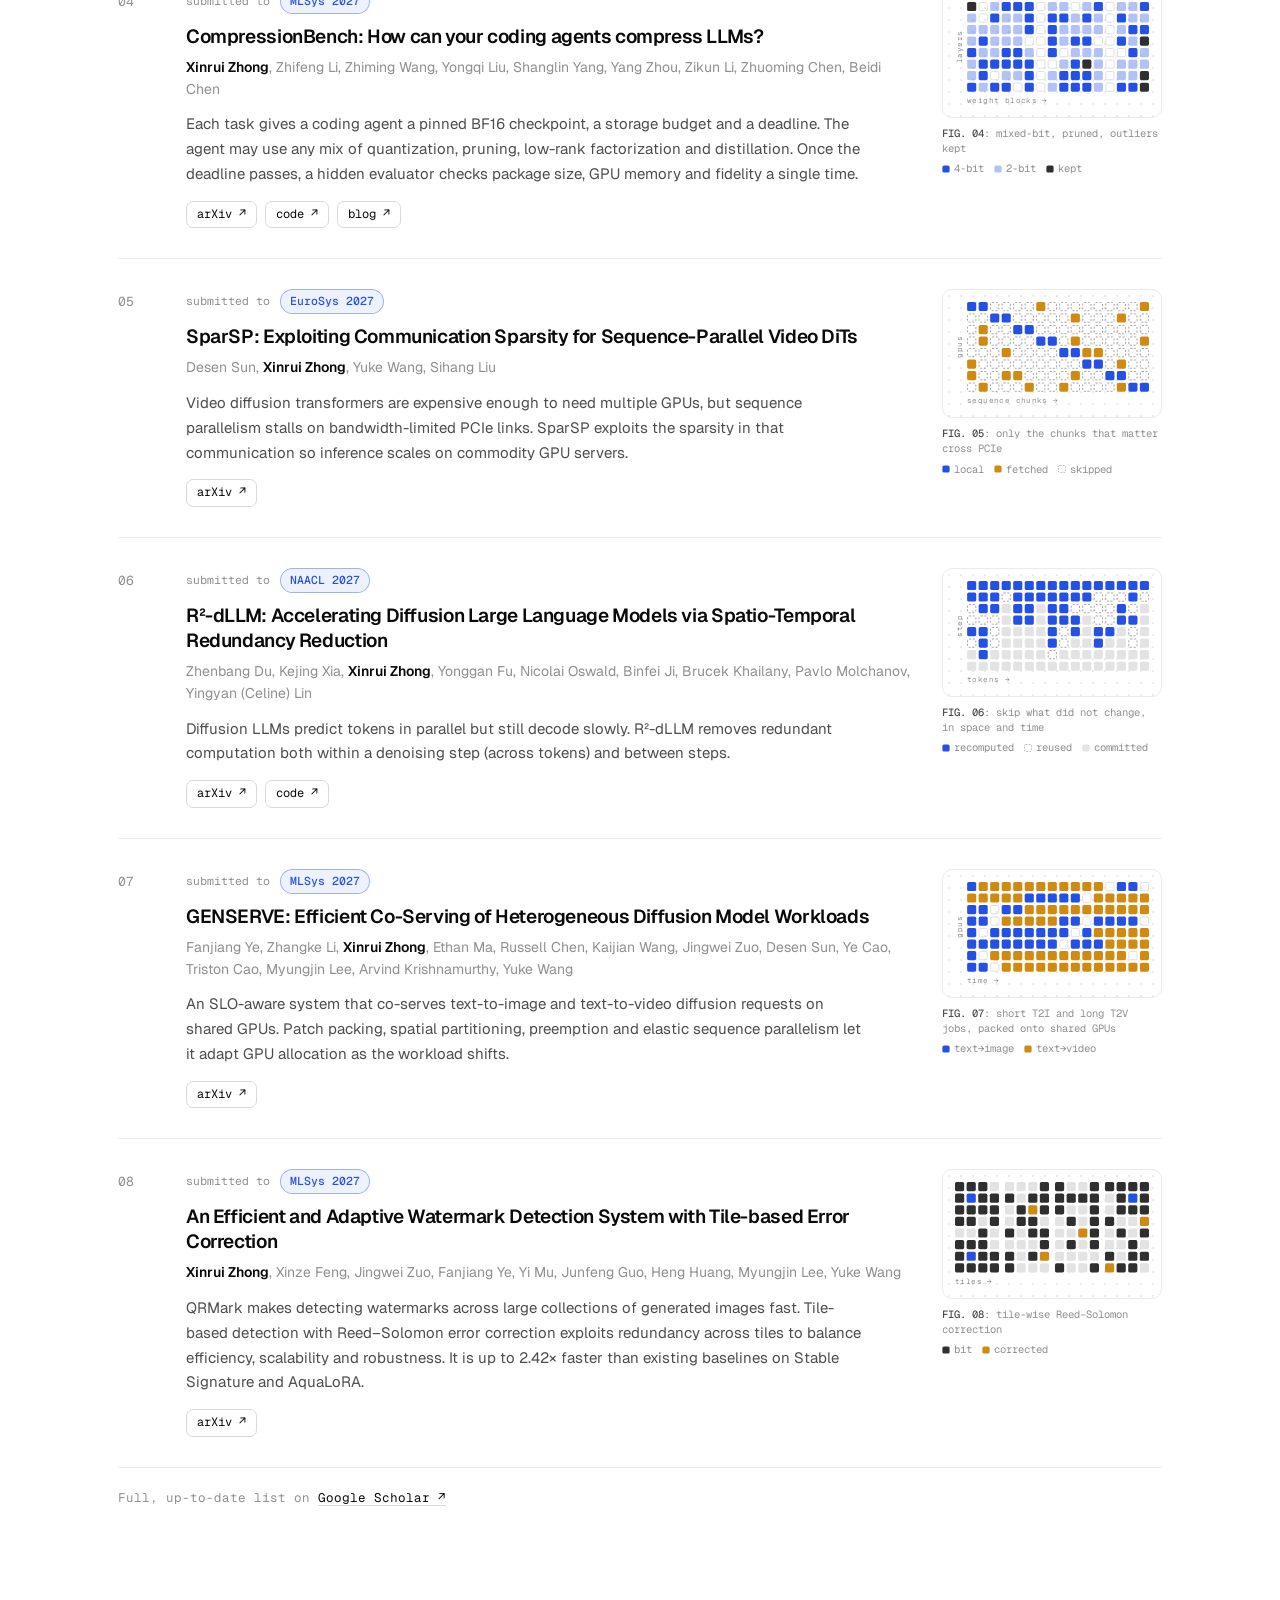
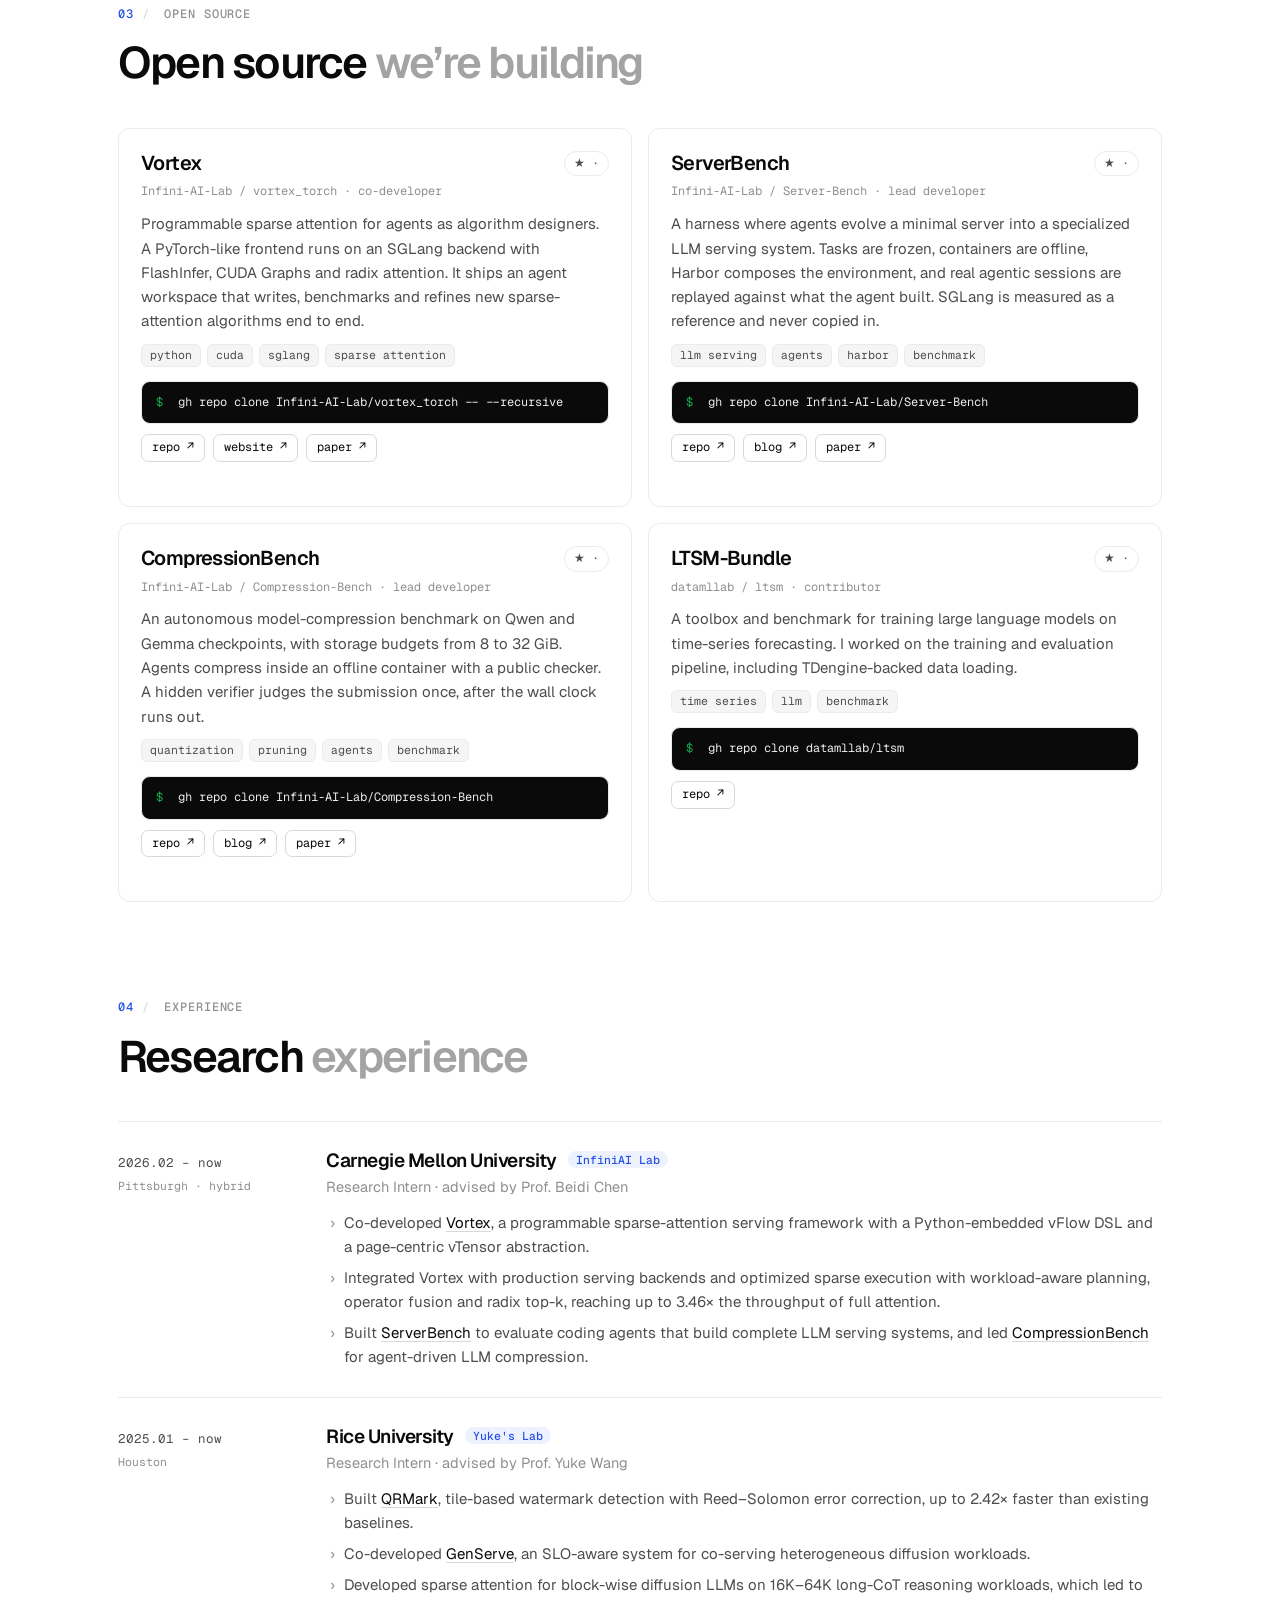
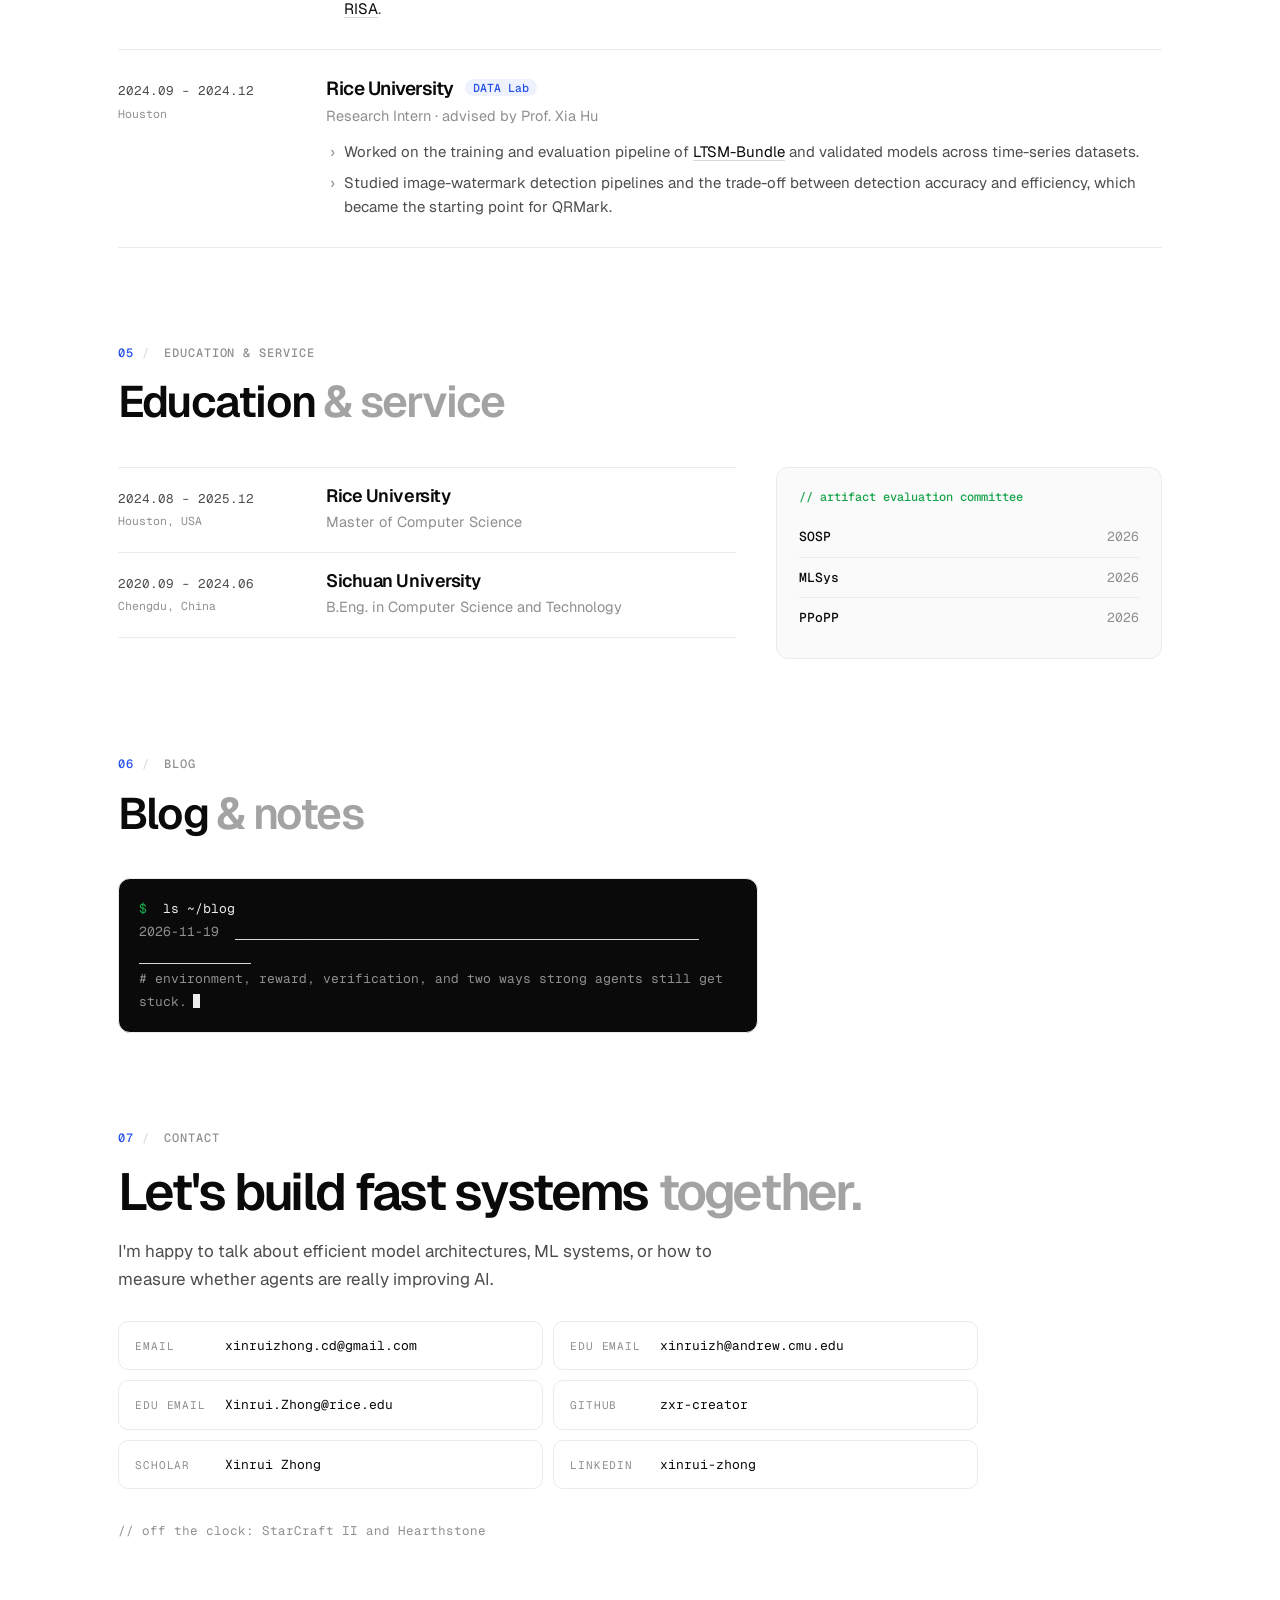
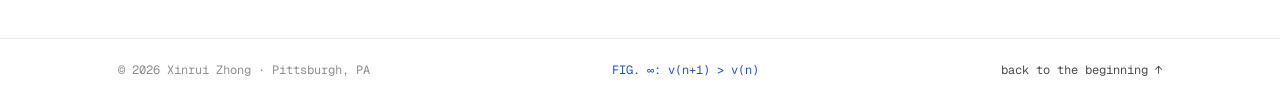
==== commit 6a7d996c: "Add first blog post; CV lists the CMU email - blog/coding-agents-for-systems-research.html: coding a" ====
--- a/index.html
+++ b/index.html
@@ -564,8 +564,8 @@
       </header>
       <div class="empty" role="note">
         <p><span class="prompt">$</span> ls ~/blog</p>
-        <p class="empty__out">total 0</p>
-        <p class="empty__out"># no posts yet. first one coming soon.</p>
+        <p class="empty__out">2026-11-19 &nbsp;<a href="blog/coding-agents-for-systems-research.html">coding agents for systems research: pick the problem, then build the loop</a></p>
+        <p class="empty__out"># environment, reward, verification, and two ways strong agents still get stuck.</p>
       </div>
     </section>
 
